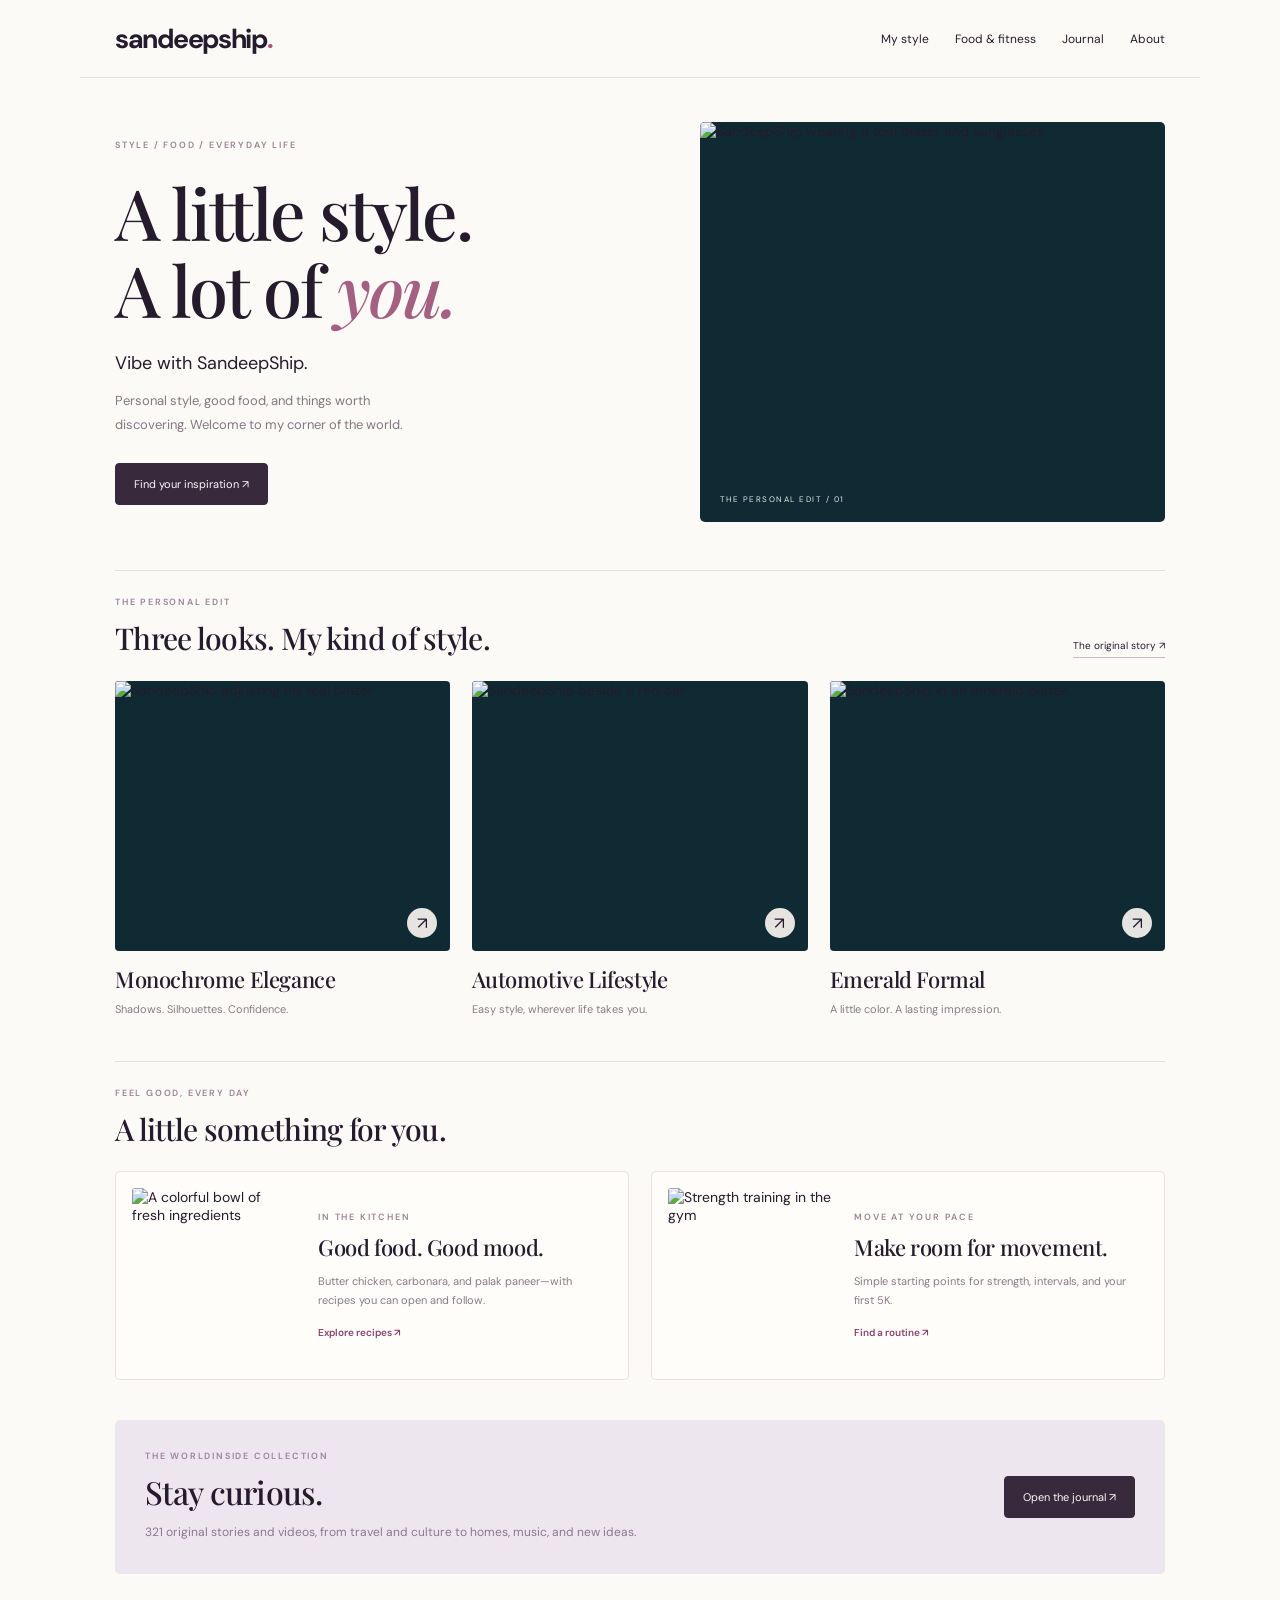
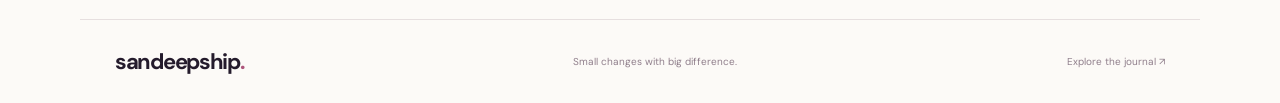
==== index.html @ 903cef6d "Publish compact Sandeepship site with complete journal" ====
<!doctype html><html lang="en"><head><meta charset="utf-8"><meta name="viewport" content="width=device-width,initial-scale=1"><meta name="description" content="Vibe with SandeepShip. Personal style, simple recipes, movement, and a journal of everyday discoveries."><title>Vibe with SandeepShip</title><link href="https://fonts.googleapis.com/css2?family=DM+Sans:wght@400;500;600;700&family=Playfair+Display:ital,wght@0,500;0,600;1,500&display=swap" rel="stylesheet"><link rel="stylesheet" href="compact.css"></head><body><header><a class="brand" href="./">sandeepship<span>.</span></a><nav aria-label="Main navigation"><a href="./#looks">My style</a><a href="./#living">Food & fitness</a><a href="journal.html">Journal</a><a href="article.html?id=about">About</a></nav></header><main class="home"><section class="intro"><div class="intro-copy"><span class="eyebrow">STYLE / FOOD / EVERYDAY LIFE</span><h1>A little style.<br>A lot of <em>you.</em></h1><p>Vibe with SandeepShip.</p><div class="intro-note">Personal style, good food, and things worth discovering. Welcome to my corner of the world.</div><a class="primary" href="#looks">Find your inspiration ↗</a></div><div class="hero-image"><img src="images/vibe-1.jpg" alt="SandeepShip wearing a teal blazer and sunglasses" fetchpriority="high"><span>THE PERSONAL EDIT / 01</span></div></section><section id="looks"><div class="section-head"><div><span class="eyebrow">THE PERSONAL EDIT</span><h2>Three looks. My kind of style.</h2></div><a href="article.html?id=2446367181647052697">The original story ↗</a></div><div class="looks"><button data-photo="1" aria-label="View Monochrome Elegance photo"><div><img src="images/vibe-1.jpg" alt="SandeepShip adjusting his teal blazer" loading="lazy"><span>↗</span></div><h3>Monochrome Elegance</h3><p>Shadows. Silhouettes. Confidence.</p></button><button data-photo="2" aria-label="View Automotive Lifestyle photo"><div><img src="images/vibe-2.jpg" alt="SandeepShip beside a red car" loading="lazy"><span>↗</span></div><h3>Automotive Lifestyle</h3><p>Easy style, wherever life takes you.</p></button><button data-photo="3" aria-label="View Emerald Formal photo"><div><img src="images/vibe-3.jpg" alt="SandeepShip in an emerald blazer" loading="lazy"><span>↗</span></div><h3>Emerald Formal</h3><p>A little color. A lasting impression.</p></button></div></section><section class="living" id="living"><div class="section-head"><div><span class="eyebrow">FEEL GOOD, EVERY DAY</span><h2>A little something for you.</h2></div></div><div class="living-grid"><button class="living-card" data-open="food"><img src="images/food.jpg" alt="A colorful bowl of fresh ingredients" loading="lazy"><div><span class="eyebrow">IN THE KITCHEN</span><h3>Good food. Good mood.</h3><p>Butter chicken, carbonara, and palak paneer—with recipes you can open and follow.</p><span class="read-link">Explore recipes ↗</span></div></button><button class="living-card" data-open="fitness"><img src="images/fitness.jpg" alt="Strength training in the gym" loading="lazy"><div><span class="eyebrow">MOVE AT YOUR PACE</span><h3>Make room for movement.</h3><p>Simple starting points for strength, intervals, and your first 5K.</p><span class="read-link">Find a routine ↗</span></div></button></div></section><section class="journal-note"><div><span class="eyebrow">THE WORLDINSIDE COLLECTION</span><h2>Stay curious.</h2><p>321 original stories and videos, from travel and culture to homes, music, and new ideas.</p></div><a class="primary" href="journal.html">Open the journal ↗</a></section></main><footer><a class="brand" href="./">sandeepship<span>.</span></a><span>Small changes with big difference.</span><a href="journal.html">Explore the journal ↗</a></footer><dialog id="dialog" aria-label="Lifestyle guide"><button class="close" aria-label="Close guide">✕</button><div id="dialog-content"></div></dialog><dialog id="photo-dialog" aria-label="SandeepShip photo gallery"><div class="photo-dialog-bar"><span id="photo-title"></span><button id="photo-close" aria-label="Close photo">✕</button></div><img id="full-photo" src="images/vibe-1.jpg" alt="SandeepShip"><div class="photo-dialog-nav"><button id="photo-prev" aria-label="Previous photo">← Previous</button><span id="photo-count"></span><button id="photo-next" aria-label="Next photo">Next →</button></div></dialog><script src="content.js"></script><script src="home.js"></script><script src="vibe.js"></script></body></html>
---- compact.css ----
:root{--ink:#241b2c;--paper:#fcfaf7;--accent:#8d446d}*{box-sizing:border-box}html{scroll-behavior:smooth;scroll-padding-top:80px}body,body.worldinside{margin:0;background:var(--paper);color:var(--ink);font-family:'DM Sans',Arial,sans-serif;font-size:14px}a{color:inherit;text-decoration:none}button,input,select{font:inherit}button{cursor:pointer;color:inherit}a:focus-visible,button:focus-visible,input:focus-visible,select:focus-visible{outline:3px solid #a66a9b;outline-offset:4px}header,.worldinside header{height:78px;max-width:1120px;margin:auto;padding:0 35px;display:flex;align-items:center;justify-content:space-between;border-bottom:1px solid #e6dfdf;background:var(--paper);position:static;gap:25px}.brand{font-size:27px;letter-spacing:-1.3px;font-weight:700}.brand span{color:#ad557b}nav,.worldinside nav{display:flex;gap:26px;font-size:12px;position:static;background:transparent;padding:0}nav a:hover{color:#ad557b}.home,.archive{max-width:1120px;margin:auto;padding:0 35px}.intro{padding:44px 0 48px;display:grid;grid-template-columns:1.15fr 1fr;gap:50px;align-items:center}.eyebrow{font-size:9px;letter-spacing:1.8px;font-weight:600;color:#9c8297;display:block}h1,h2,h3,p{margin-top:0}h1{font:500 clamp(48px,5.5vw,72px)/1.09 'Playfair Display',Georgia,serif;letter-spacing:-2px;margin:23px 0}h1 em{color:#a46080;font-weight:500}h2{font:500 30px/1.25 'Playfair Display',Georgia,serif;letter-spacing:-.7px;margin:12px 0}h3{font:500 22px/1.3 'Playfair Display',Georgia,serif;letter-spacing:-.4px;margin:14px 0 8px}.intro-copy>p{font-size:18px;margin-bottom:14px}.intro-note{font-size:13px;line-height:1.9;color:#837780;max-width:320px;margin-bottom:25px}.primary,.secondary{display:inline-block;background:#38293d;color:#fff9f4;padding:13px 18px;border:1px solid #38293d;border-radius:4px;font-size:11px}.primary:hover{background:#774a71}.hero-image{height:400px;position:relative;overflow:hidden;border-radius:5px;background:#102a33}.hero-image img{width:100%;height:100%;object-fit:cover;object-position:center 28%}.hero-image>span{position:absolute;bottom:18px;left:20px;font-size:8px;letter-spacing:1.5px;color:#e3e9e9}.section-head{display:flex;align-items:end;justify-content:space-between;gap:20px;margin-bottom:23px}.section-head>a{font-size:10px;border-bottom:1px solid #c9b9c7;padding-bottom:5px;white-space:nowrap}.section-head h2{margin-bottom:0}#looks{padding:25px 0 42px;border-top:1px solid #e6dfdf}.looks{display:grid;grid-template-columns:repeat(3,1fr);gap:22px}.looks>button{padding:0;border:0;background:none;text-align:left}.looks>button>div{height:270px;position:relative;overflow:hidden;border-radius:4px;background:#102a33}.looks img{width:100%;height:100%;object-fit:cover;object-position:center 30%;transition:transform .4s}.looks>button:hover img{transform:scale(1.03)}.looks>button>div>span{position:absolute;right:13px;bottom:13px;background:#fdf9f4e6;border-radius:50%;height:30px;width:30px;display:grid;place-items:center;font-size:17px}.looks p{font-size:11px;line-height:1.6;color:#8b7a88;margin:0}.living{padding:25px 0 40px;border-top:1px solid #e6dfdf}.living-grid{display:grid;grid-template-columns:1fr 1fr;gap:22px}.living-card{display:flex;align-items:center;gap:23px;border:1px solid #e7dfe3;background:#fffdfa;border-radius:5px;text-align:left;padding:16px;transition:box-shadow .3s}.living-card:hover{box-shadow:0 8px 22px #38293d0c}.living-card>img{width:34%;height:175px;object-fit:cover;border-radius:3px}.living-card>div{flex:1}.living-card h3{font-size:22px;margin:10px 0}.living-card p{font-size:11px;line-height:1.8;color:#8a7988}.read-link{font-size:10px;color:#8b446d;font-weight:600}.journal-note{padding:30px;background:#eee6ee;display:flex;align-items:center;justify-content:space-between;gap:35px;border-radius:5px;margin-bottom:45px}.journal-note h2{font-size:32px;margin:10px 0}.journal-note p{font-size:12px;line-height:1.8;color:#897988;max-width:500px;margin:0}.journal-note .primary{white-space:nowrap}footer{max-width:1120px;margin:auto;padding:27px 35px;border-top:1px solid #e6dfdf;display:flex;align-items:center;justify-content:space-between;gap:20px}footer .brand{font-size:22px}footer>span,footer>a:last-child{font-size:10px;color:#8f7e8b}dialog{border:1px solid #d3c4d5;border-radius:6px;background:#fffaf7;color:#2b2031;width:min(700px,94vw);max-height:88vh;padding:35px;overflow:auto}dialog::backdrop{background:#17121cc7;backdrop-filter:blur(5px)}dialog .close{position:absolute;right:14px;top:12px;border:0;background:none;font-size:20px}dialog h2{font-size:31px;margin:15px 0}dialog p,dialog li{font-size:13px;line-height:1.8}dialog details{padding:17px 0;border-top:1px solid #e0d3df}dialog summary{cursor:pointer;font-weight:600}#photo-dialog{background:#101b24;color:#fbf4f7;width:min(800px,94vw);padding:16px}.photo-dialog-bar,.photo-dialog-nav{display:flex;align-items:center;justify-content:space-between;gap:15px;font-size:11px}.photo-dialog-bar{margin-bottom:14px}.photo-dialog-nav{margin-top:14px}#photo-dialog button{background:transparent;border:1px solid #6c5d74;color:white;padding:9px 13px;border-radius:3px;font-size:10px}#photo-close{border:0!important;font-size:18px!important}#full-photo{display:block;max-width:100%;max-height:72vh;height:auto;width:auto;margin:auto}.archive{padding-top:40px;padding-bottom:50px}.archive-title h1{font-size:51px;margin:18px 0}.archive-title>p{color:#8c7989;font-size:13px}.archive-controls{display:flex;gap:12px;margin:28px 0 16px}.archive-controls input,.archive-controls select{padding:12px;border:1px solid #d9ccd9;border-radius:4px;background:#fffdfa;color:#514357;font-size:12px;min-width:0}.archive-controls input{flex:1}.archive #status{font-size:11px;color:#968294}.story-grid{display:grid;grid-template-columns:repeat(3,1fr);gap:23px;margin:25px 0}.story{border:1px solid #e2d7e0;background:#fffdfa;border-radius:4px;overflow:hidden}.story>img,.story-placeholder{width:100%;height:175px;object-fit:cover}.story-placeholder{background:#eadfea;display:grid;place-items:center;letter-spacing:2px;font-size:12px;color:#95729b}.story>div:last-child{padding:18px}.story h2{font-size:21px;line-height:1.4;margin:10px 0 18px}.story time,.story span{font-size:10px;color:#917d8b}.reader-page .topline{display:none}.reader-page .reading{padding-top:35px}.reader-page .reading>h1{font-size:40px!important;color:#38293d!important;letter-spacing:-1px!important}.reader-page header .brand{font-family:'DM Sans',Arial,sans-serif}.reader-page .reading-body{font-size:17px}.reader-page .reading-body h1{font-size:32px}.reader-page .reading-body h2{font-size:27px}.reader-page header nav{display:flex}.reader-page footer{margin-top:20px}@media(max-width:850px){.intro{gap:28px}.hero-image{height:370px}.living-card{display:block}.living-card>img{width:100%;height:150px;margin-bottom:18px}.living-card>div{padding:0 4px}.looks>button>div{height:240px}header,.worldinside header{gap:15px}nav,.worldinside nav{gap:19px;font-size:11px}.story-grid{grid-template-columns:1fr 1fr}}@media(max-width:600px){header,.worldinside header{height:auto;min-height:84px;padding:18px 22px 16px;flex-wrap:wrap;gap:15px}.brand{font-size:26px}nav,.worldinside nav{display:flex!important;gap:20px;position:static!important;font-size:10px;width:100%;justify-content:start}.home,.archive{padding-left:22px;padding-right:22px}.intro{padding:32px 0;grid-template-columns:1fr;gap:25px}.intro-copy h1{font-size:53px;margin:17px 0}.intro-note{max-width:100%;font-size:12px;margin-bottom:20px}.intro-copy>p{font-size:17px}.hero-image{height:330px}.hero-image img{object-position:center 27%}.section-head{align-items:start;gap:16px}.section-head h2{font-size:27px}.section-head>a{font-size:8px;white-space:normal;max-width:85px;margin-top:26px}.eyebrow{font-size:8px}.looks{grid-template-columns:1fr;gap:23px}.looks>button{display:grid;grid-template-columns:115px 1fr;column-gap:20px;align-items:center}.looks>button>div{height:150px;grid-row:1/3}.looks h3{font-size:22px;margin:0;align-self:end}.looks p{font-size:10px;align-self:start;margin-top:10px}.living-grid{grid-template-columns:1fr;gap:15px}.living-card{display:flex;padding:14px;gap:17px}.living-card>img{width:32%;height:165px;margin:0}.living-card h3{font-size:22px}.living-card p{font-size:10px}.journal-note{padding:23px;display:block;margin-bottom:30px}.journal-note .primary{margin-top:19px}.journal-note p{font-size:11px}footer{padding:23px 22px;flex-wrap:wrap}footer>span{display:none}.archive{padding-top:30px}.archive-title h1{font-size:40px}.archive-controls{flex-wrap:wrap;gap:9px}.archive-controls input{flex-basis:100%}.archive-controls select{flex:1}.story-grid{gap:13px}.story>img,.story-placeholder{height:115px}.story>div:last-child{padding:13px}.story h2{font-size:17px}.story time,.story span{font-size:8px}dialog{padding:28px 22px}.reader-page .reading>h1{font-size:31px!important}.reader-page header nav{gap:19px}.reader-page .reading{padding-left:22px;padding-right:22px}.reader-page .reading-body{font-size:16px}}@media(prefers-reduced-motion:reduce){html{scroll-behavior:auto}*{transition:none!important}}
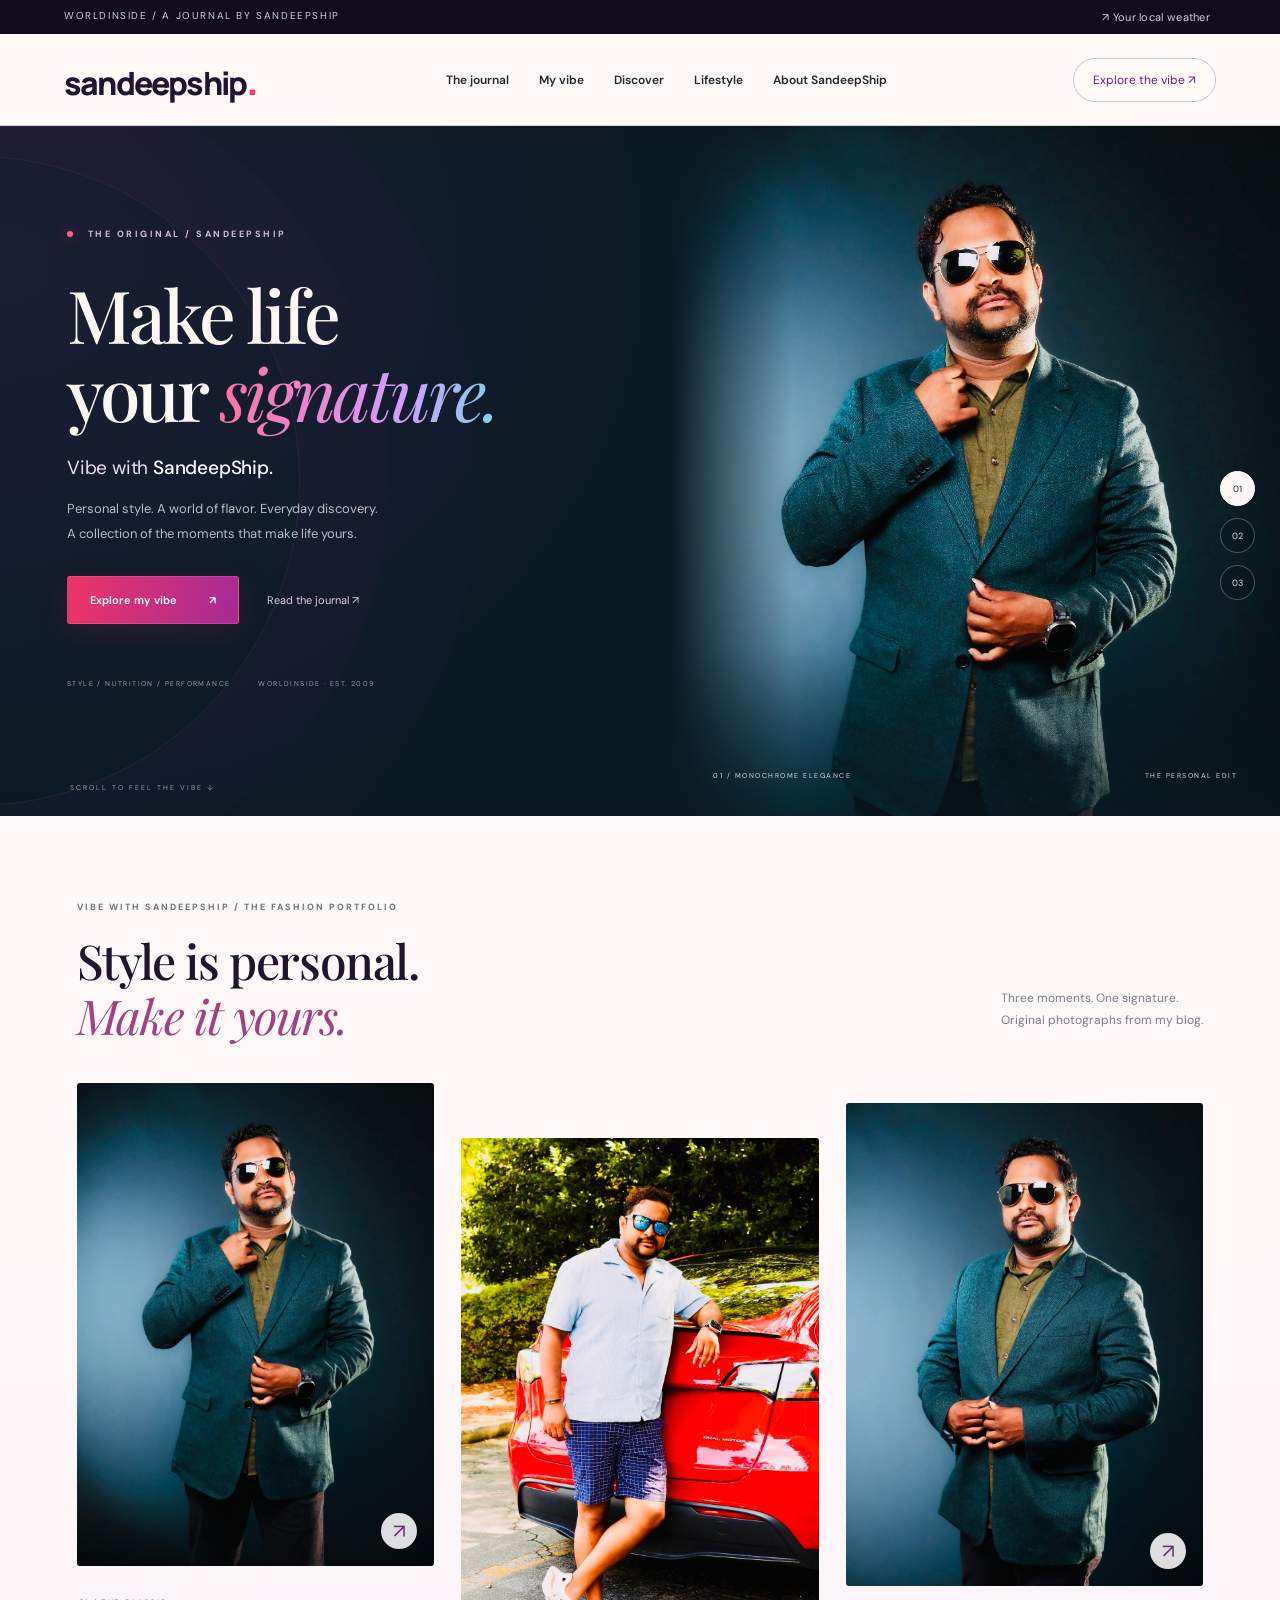
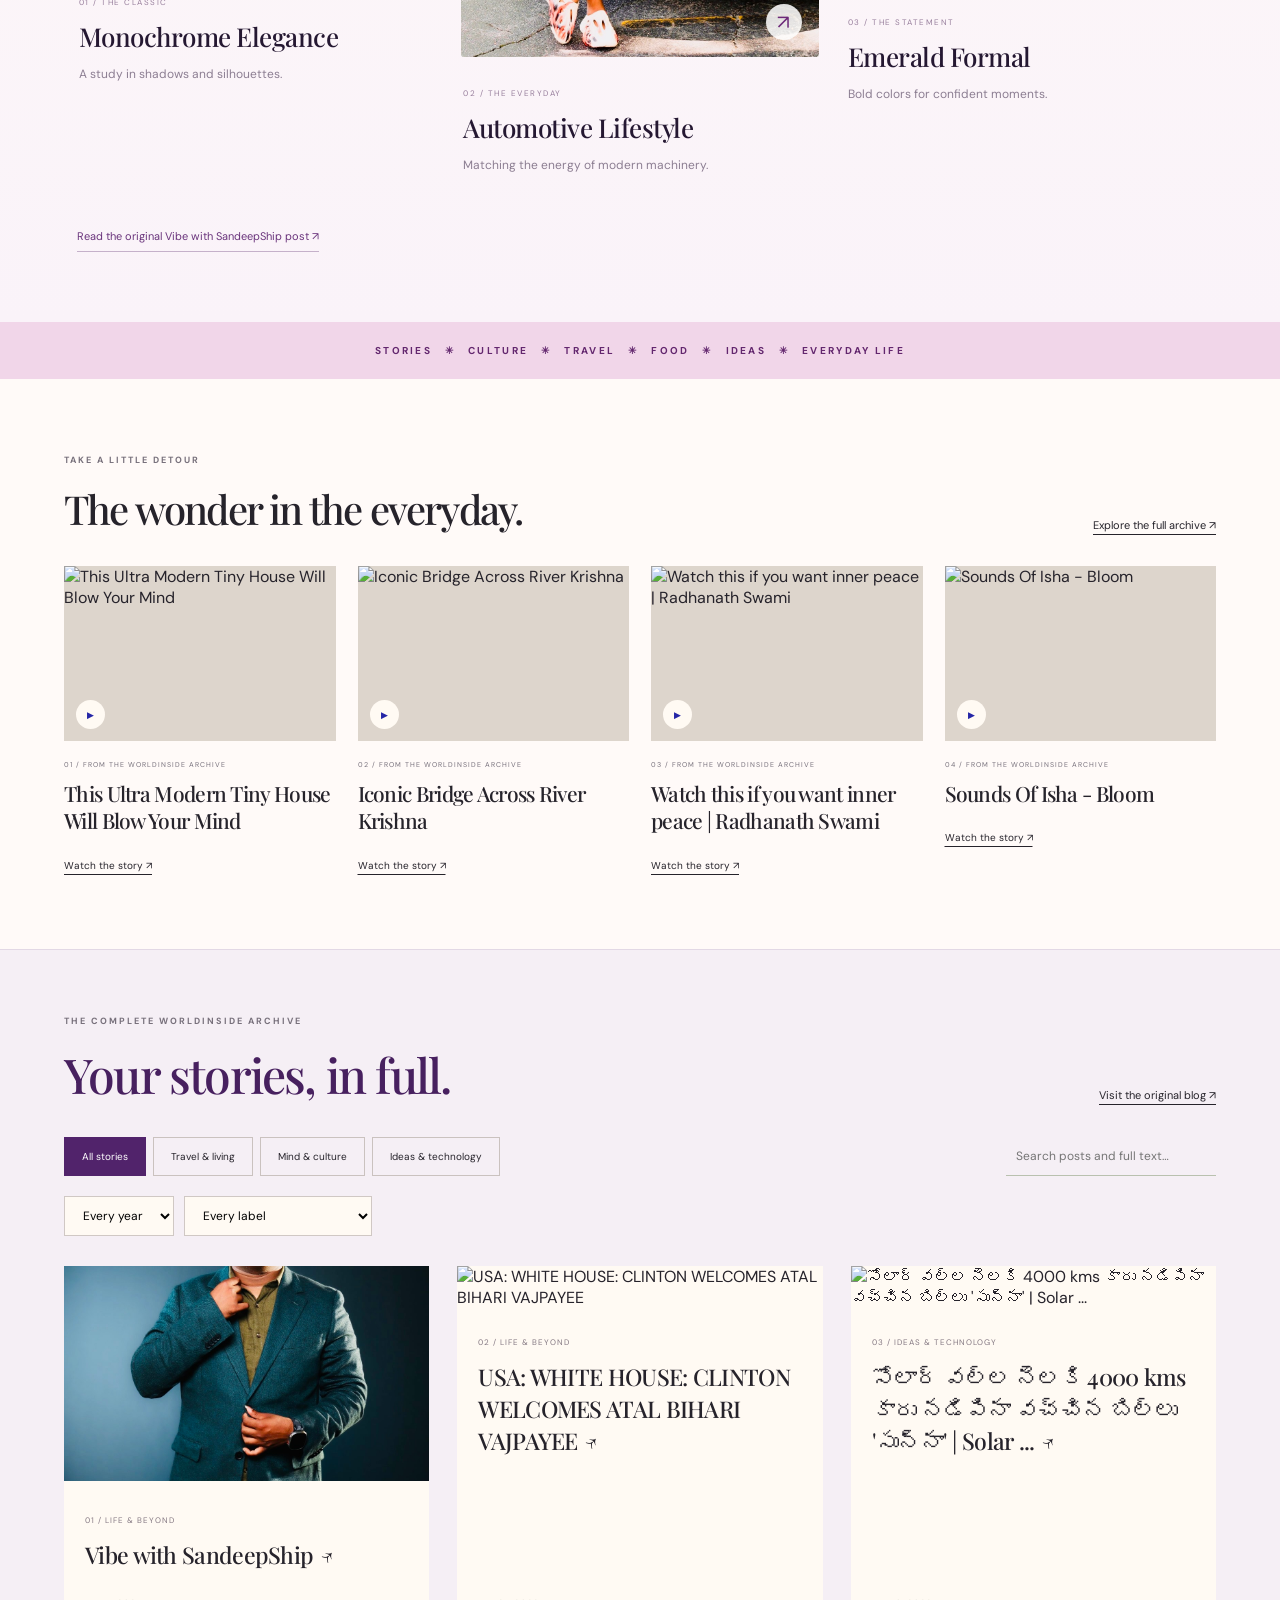
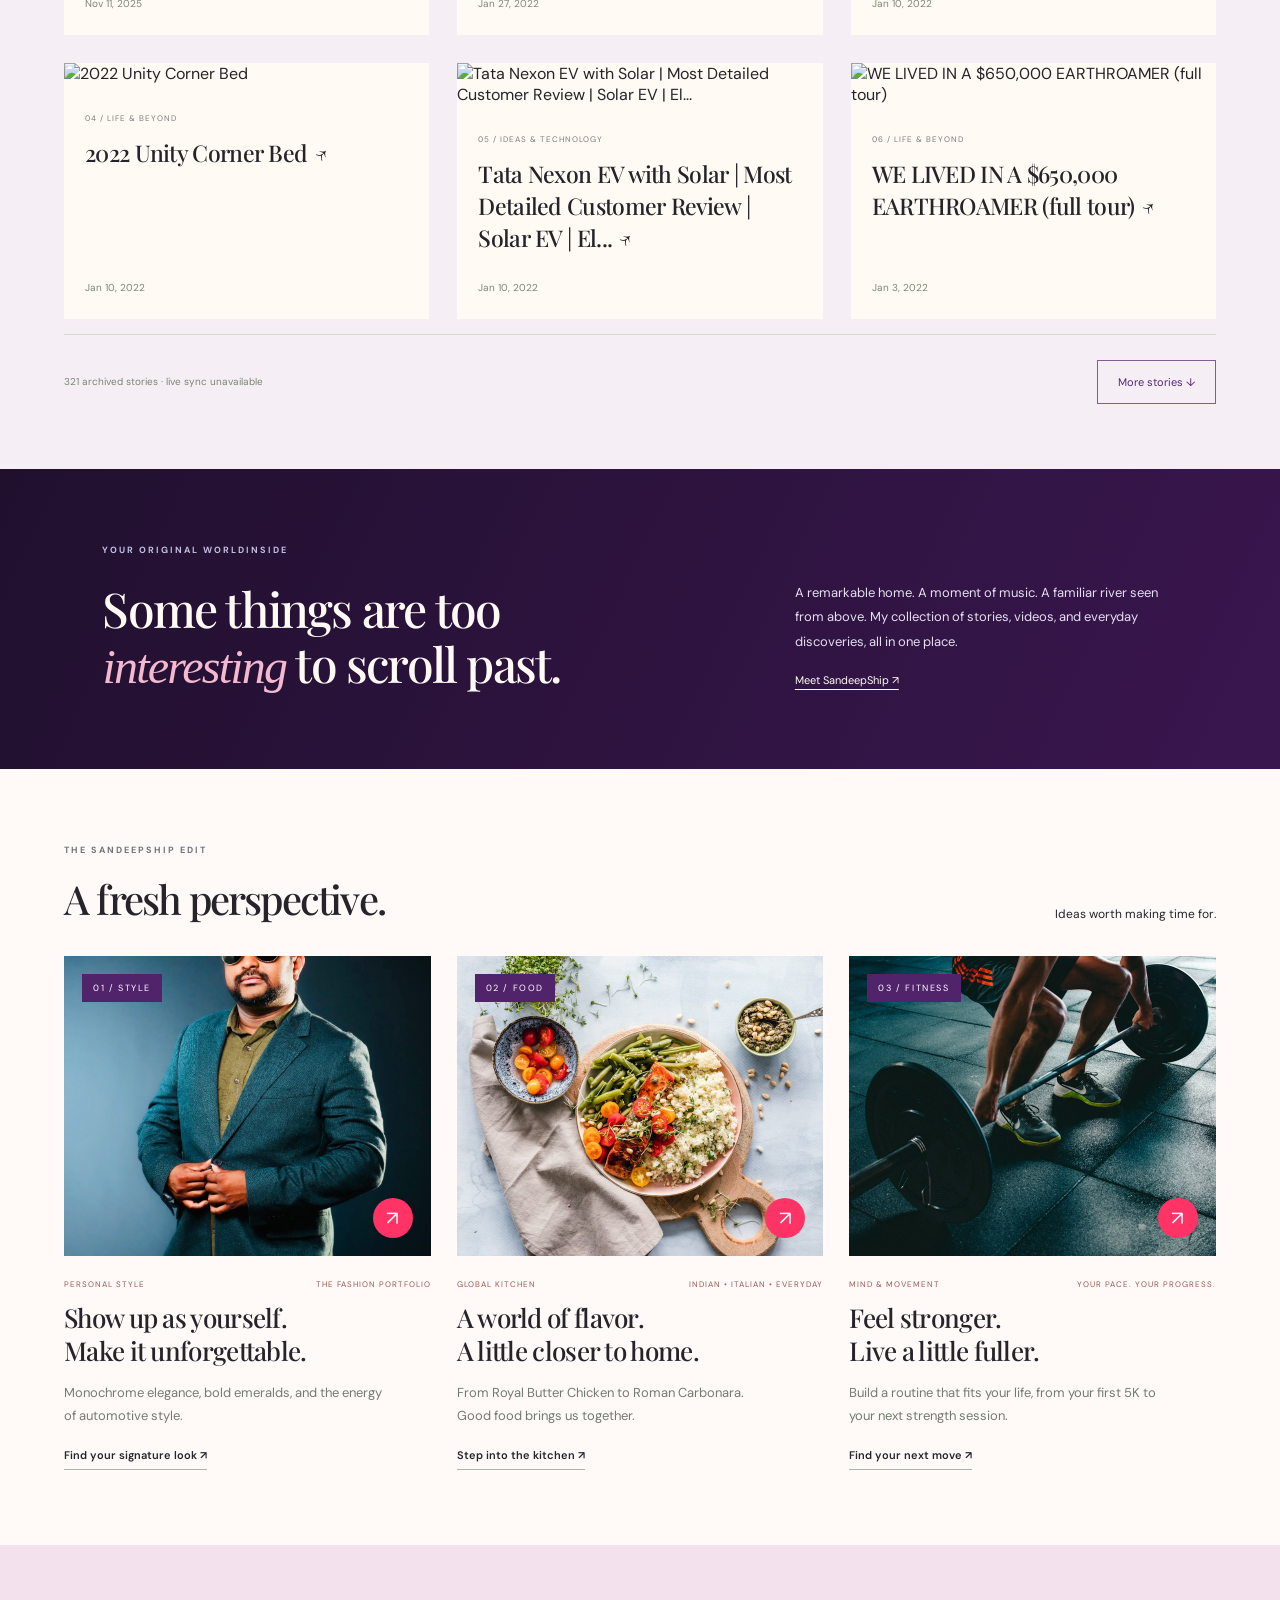
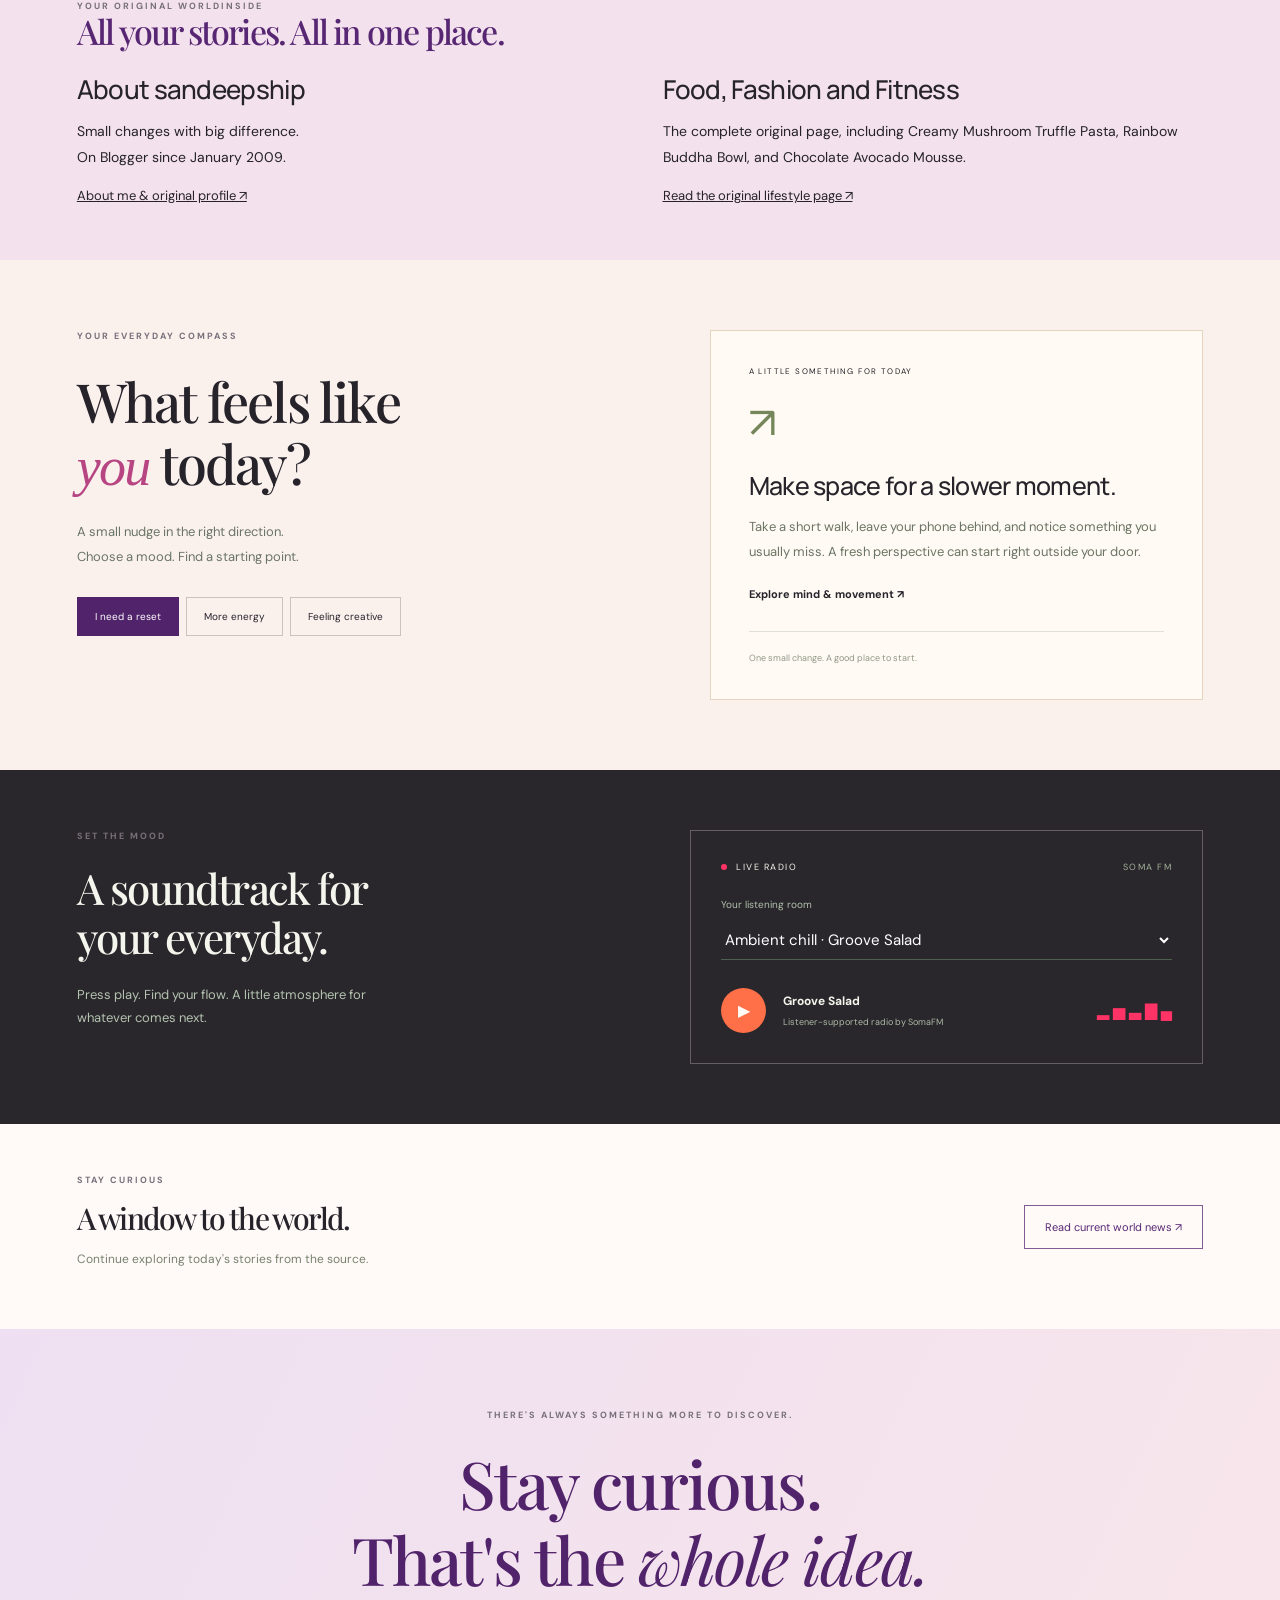
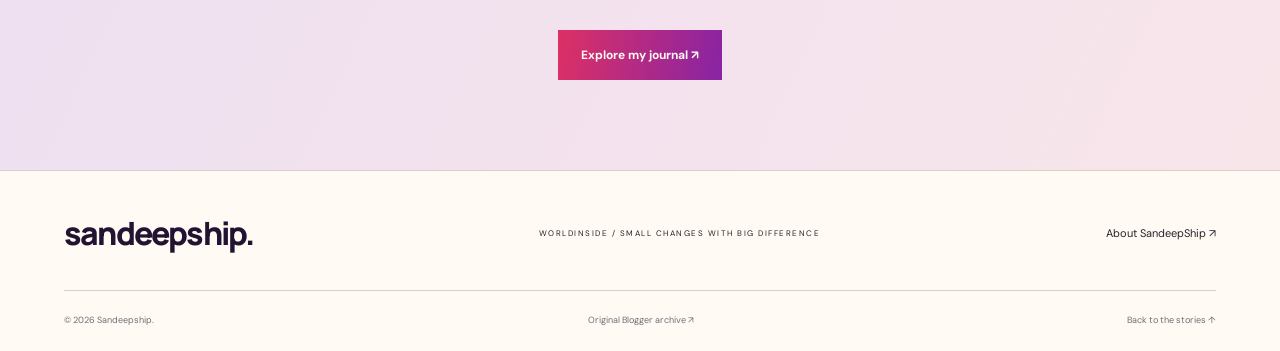
==== commit cefd3b0b: "Restore full Vibe and Discover content from preferred preview" ====
--- a/index.html
+++ b/index.html
@@ -1 +1,6 @@
-<!doctype html><html lang="en"><head><meta charset="utf-8"><meta name="viewport" content="width=device-width,initial-scale=1"><meta name="description" content="Vibe with SandeepShip. Personal style, simple recipes, movement, and a journal of everyday discoveries."><title>Vibe with SandeepShip</title><link href="https://fonts.googleapis.com/css2?family=DM+Sans:wght@400;500;600;700&family=Playfair+Display:ital,wght@0,500;0,600;1,500&display=swap" rel="stylesheet"><link rel="stylesheet" href="compact.css"></head><body><header><a class="brand" href="./">sandeepship<span>.</span></a><nav aria-label="Main navigation"><a href="./#looks">My style</a><a href="./#living">Food & fitness</a><a href="journal.html">Journal</a><a href="article.html?id=about">About</a></nav></header><main class="home"><section class="intro"><div class="intro-copy"><span class="eyebrow">STYLE / FOOD / EVERYDAY LIFE</span><h1>A little style.<br>A lot of <em>you.</em></h1><p>Vibe with SandeepShip.</p><div class="intro-note">Personal style, good food, and things worth discovering. Welcome to my corner of the world.</div><a class="primary" href="#looks">Find your inspiration ↗</a></div><div class="hero-image"><img src="images/vibe-1.jpg" alt="SandeepShip wearing a teal blazer and sunglasses" fetchpriority="high"><span>THE PERSONAL EDIT / 01</span></div></section><section id="looks"><div class="section-head"><div><span class="eyebrow">THE PERSONAL EDIT</span><h2>Three looks. My kind of style.</h2></div><a href="article.html?id=2446367181647052697">The original story ↗</a></div><div class="looks"><button data-photo="1" aria-label="View Monochrome Elegance photo"><div><img src="images/vibe-1.jpg" alt="SandeepShip adjusting his teal blazer" loading="lazy"><span>↗</span></div><h3>Monochrome Elegance</h3><p>Shadows. Silhouettes. Confidence.</p></button><button data-photo="2" aria-label="View Automotive Lifestyle photo"><div><img src="images/vibe-2.jpg" alt="SandeepShip beside a red car" loading="lazy"><span>↗</span></div><h3>Automotive Lifestyle</h3><p>Easy style, wherever life takes you.</p></button><button data-photo="3" aria-label="View Emerald Formal photo"><div><img src="images/vibe-3.jpg" alt="SandeepShip in an emerald blazer" loading="lazy"><span>↗</span></div><h3>Emerald Formal</h3><p>A little color. A lasting impression.</p></button></div></section><section class="living" id="living"><div class="section-head"><div><span class="eyebrow">FEEL GOOD, EVERY DAY</span><h2>A little something for you.</h2></div></div><div class="living-grid"><button class="living-card" data-open="food"><img src="images/food.jpg" alt="A colorful bowl of fresh ingredients" loading="lazy"><div><span class="eyebrow">IN THE KITCHEN</span><h3>Good food. Good mood.</h3><p>Butter chicken, carbonara, and palak paneer—with recipes you can open and follow.</p><span class="read-link">Explore recipes ↗</span></div></button><button class="living-card" data-open="fitness"><img src="images/fitness.jpg" alt="Strength training in the gym" loading="lazy"><div><span class="eyebrow">MOVE AT YOUR PACE</span><h3>Make room for movement.</h3><p>Simple starting points for strength, intervals, and your first 5K.</p><span class="read-link">Find a routine ↗</span></div></button></div></section><section class="journal-note"><div><span class="eyebrow">THE WORLDINSIDE COLLECTION</span><h2>Stay curious.</h2><p>321 original stories and videos, from travel and culture to homes, music, and new ideas.</p></div><a class="primary" href="journal.html">Open the journal ↗</a></section></main><footer><a class="brand" href="./">sandeepship<span>.</span></a><span>Small changes with big difference.</span><a href="journal.html">Explore the journal ↗</a></footer><dialog id="dialog" aria-label="Lifestyle guide"><button class="close" aria-label="Close guide">✕</button><div id="dialog-content"></div></dialog><dialog id="photo-dialog" aria-label="SandeepShip photo gallery"><div class="photo-dialog-bar"><span id="photo-title"></span><button id="photo-close" aria-label="Close photo">✕</button></div><img id="full-photo" src="images/vibe-1.jpg" alt="SandeepShip"><div class="photo-dialog-nav"><button id="photo-prev" aria-label="Previous photo">← Previous</button><span id="photo-count"></span><button id="photo-next" aria-label="Next photo">Next →</button></div></dialog><script src="content.js"></script><script src="home.js"></script><script src="vibe.js"></script></body></html>+<!DOCTYPE html><html lang="en"><head><meta charset="UTF-8"><meta name="viewport" content="width=device-width,initial-scale=1"><meta name="description" content="Small changes. A richer life. Explore Sandeepship's world of style, food, fitness, travel and everyday inspiration."><title>Vibe with SandeepShip — Style, stories & everyday discovery</title><link rel="preconnect" href="https://fonts.googleapis.com"><link href="https://fonts.googleapis.com/css2?family=DM+Sans:wght@400;500;600;700&family=Manrope:wght@400;500;600;700;800&display=swap" rel="stylesheet"><link rel="stylesheet" href="style.css"><link href="https://fonts.googleapis.com/css2?family=Playfair+Display:ital,wght@0,500;0,600;1,500&display=swap" rel="stylesheet"><link rel="stylesheet" href="worldinside.css"><link rel="stylesheet" href="vibe.css"></head><body class="worldinside"><div class="topline"><span>WORLDINSIDE / A JOURNAL BY SANDEEPSHIP</span><button id="weather">↗ Your local weather</button></div><header><a class="logo" href="./">sandeepship<span class="dot">.</span></a><nav aria-label="Main navigation"><a href="#journal">The journal</a><a href="#portfolio">My vibe</a><a href="#discover">Discover</a><a href="#style">Lifestyle</a><a href="article.html?id=about">About SandeepShip</a></nav><a class="pill" href="#portfolio">Explore the vibe ↗</a><button class="mobile" aria-label="Open navigation">☰</button></header><main><section class="vibe-hero" id="vibe"><div class="vibe-orbit" aria-hidden="true"></div><div class="vibe-copy"><div class="eyebrow"><span class="live-dot"></span> THE ORIGINAL / SANDEEPSHIP</div><h1>Make life<br>your <em>signature.</em></h1><p class="vibe-intro">Vibe with <strong>SandeepShip.</strong></p><p class="vibe-description">Personal style. A world of flavor. Everyday discovery.<br>A collection of the moments that make life yours.</p><div class="vibe-actions"><a class="vibe-cta" href="#portfolio">Explore my vibe <span>↗</span></a><a href="#journal">Read the journal ↗</a></div><div class="vibe-mini"><span>STYLE / NUTRITION / PERFORMANCE</span><span>WORLDINSIDE · EST. 2009</span></div></div><div class="vibe-portrait"><img id="hero-portrait" src="images/vibe-1.jpg" alt="SandeepShip wearing a teal blazer and sunglasses"><div class="portrait-caption"><span id="portrait-name">01 / MONOCHROME ELEGANCE</span><span>THE PERSONAL EDIT</span></div><div class="portrait-switch" role="group" aria-label="Choose featured portrait"><button class="selected" data-portrait="1" aria-label="Show Monochrome Elegance" aria-pressed="true">01</button><button data-portrait="2" aria-label="Show Automotive Lifestyle" aria-pressed="false">02</button><button data-portrait="3" aria-label="Show Emerald Formal" aria-pressed="false">03</button></div></div><a class="vibe-scroll" href="#portfolio">SCROLL TO FEEL THE VIBE ↓</a></section><section class="portfolio" id="portfolio"><div class="section-heading"><div><div class="eyebrow">VIBE WITH SANDEEPSHIP / THE FASHION PORTFOLIO</div><h2>Style is personal.<br><em>Make it yours.</em></h2></div><p>Three moments. One signature.<br>Original photographs from my blog.</p></div><div class="portfolio-grid"><button class="portfolio-card" data-photo="1" aria-label="View Monochrome Elegance photo"><div class="portfolio-photo"><img src="images/vibe-1.jpg" alt="SandeepShip in a teal blazer, adjusting his lapel" loading="lazy"><span class="expand-photo">↗</span></div><div class="portfolio-label"><span>01 / THE CLASSIC</span><h3>Monochrome Elegance</h3><p>A study in shadows and silhouettes.</p></div></button><button class="portfolio-card" data-photo="2" aria-label="View Automotive Lifestyle photo"><div class="portfolio-photo"><img src="images/vibe-2.jpg" alt="SandeepShip beside a red car in a relaxed summer outfit" loading="lazy"><span class="expand-photo">↗</span></div><div class="portfolio-label"><span>02 / THE EVERYDAY</span><h3>Automotive Lifestyle</h3><p>Matching the energy of modern machinery.</p></div></button><button class="portfolio-card" data-photo="3" aria-label="View Emerald Formal photo"><div class="portfolio-photo"><img src="images/vibe-3.jpg" alt="SandeepShip in an emerald-toned blazer and sunglasses" loading="lazy"><span class="expand-photo">↗</span></div><div class="portfolio-label"><span>03 / THE STATEMENT</span><h3>Emerald Formal</h3><p>Bold colors for confident moments.</p></div></button></div><a class="portfolio-source" href="article.html?id=2446367181647052697">Read the original Vibe with SandeepShip post ↗</a></section><div class="ticker" aria-hidden="true">STORIES &nbsp; ✳ &nbsp; CULTURE &nbsp; ✳ &nbsp; TRAVEL &nbsp; ✳ &nbsp; FOOD &nbsp; ✳ &nbsp; IDEAS &nbsp; ✳ &nbsp; EVERYDAY LIFE</div><section class="watch-section" id="discover"><div class="section-heading"><div><div class="eyebrow">TAKE A LITTLE DETOUR</div><h2>The wonder in the everyday.</h2></div><a href="#journal">Explore the full archive ↗</a></div><div class="watch-grid"><a class="watch-card" href="article.html?id=1956153301595993813"><div class="watch-photo"><img src="https://img.youtube.com/vi/PFNdIup9kS0/hqdefault.jpg" alt="This Ultra Modern Tiny House Will Blow Your Mind" loading="lazy"><span>▶</span></div><div class="watch-meta">01 / FROM THE WORLDINSIDE ARCHIVE</div><h3>This Ultra Modern Tiny House Will Blow Your Mind</h3><span class="watch-link">Watch the story ↗</span></a><a class="watch-card" href="article.html?id=6877110669280914068"><div class="watch-photo"><img src="https://img.youtube.com/vi/jLS9HU70KYY/hqdefault.jpg" alt="Iconic Bridge Across River Krishna" loading="lazy"><span>▶</span></div><div class="watch-meta">02 / FROM THE WORLDINSIDE ARCHIVE</div><h3>Iconic Bridge Across River Krishna</h3><span class="watch-link">Watch the story ↗</span></a><a class="watch-card" href="article.html?id=3439169102356245470"><div class="watch-photo"><img src="https://img.youtube.com/vi/3tj1v0zfRJs/hqdefault.jpg" alt="Watch this if you want inner peace | Radhanath Swami" loading="lazy"><span>▶</span></div><div class="watch-meta">03 / FROM THE WORLDINSIDE ARCHIVE</div><h3>Watch this if you want inner peace | Radhanath Swami</h3><span class="watch-link">Watch the story ↗</span></a><a class="watch-card" href="article.html?id=4830506917569778034"><div class="watch-photo"><img src="https://img.youtube.com/vi/4ZtihFRxK28/hqdefault.jpg" alt="Sounds Of Isha - Bloom" loading="lazy"><span>▶</span></div><div class="watch-meta">04 / FROM THE WORLDINSIDE ARCHIVE</div><h3>Sounds Of Isha - Bloom</h3><span class="watch-link">Watch the story ↗</span></a></div></section><section class="journal" id="journal"><div class="section-heading"><div><div class="eyebrow">THE COMPLETE WORLDINSIDE ARCHIVE</div><h2>Your stories, in full.</h2></div><a href="https://sandeepship.blogspot.com/" target="_blank" rel="noopener">Visit the original blog ↗</a></div><div class="journal-toolbar"><div class="filters" role="group" aria-label="Filter stories"><button class="active" data-filter="all">All stories</button><button data-filter="travel">Travel & living</button><button data-filter="wellness">Mind & culture</button><button data-filter="tech">Ideas & technology</button></div><input type="search" id="search" placeholder="Search posts and full text…" aria-label="Search the journal"></div><div class="archive-tools"><select id="archive-year" aria-label="Filter by year"><option value="">Every year</option></select><select id="archive-label" aria-label="Filter by original label"><option value="">Every label</option></select></div><div id="posts" class="posts"></div><div class="journal-footer"><span id="feed-status" aria-live="polite">Loading the journal…</span><button class="outline" id="more">More stories ↓</button></div></section>
+<section class="editor-note"><div class="eyebrow">YOUR ORIGINAL WORLDINSIDE</div><h2>Some things are too<br><em>interesting</em> to scroll past.</h2><div><p>A remarkable home. A moment of music. A familiar river seen from above. My collection of stories, videos, and everyday discoveries, all in one place.</p><a href="article.html?id=about">Meet SandeepShip ↗</a></div></section><section class="edit"><div class="section-heading"><div><div class="eyebrow">THE SANDEEPSHIP EDIT</div><h2>A fresh perspective.</h2></div><span>Ideas worth making time for.</span></div><div class="editorial-grid"><article class="feature" id="style"><div class="photo"><img src="images/vibe-3.jpg" alt="SandeepShip’s Emerald Formal look" loading="lazy"><span class="photo-tag">01 / STYLE</span><button class="round" data-open="style" aria-label="Explore personal style">↗</button></div><div class="meta">PERSONAL STYLE <span>THE FASHION PORTFOLIO</span></div><h3>Show up as yourself.<br>Make it unforgettable.</h3><p>Monochrome elegance, bold emeralds, and the energy of automotive style.</p><button class="text-link" data-open="style">Find your signature look ↗</button></article><article class="feature" id="food"><div class="photo"><img src="images/food.jpg" alt="A colorful bowl of fresh ingredients" loading="lazy"><span class="photo-tag">02 / FOOD</span><button class="round" data-open="food" aria-label="Explore recipes">↗</button></div><div class="meta">GLOBAL KITCHEN <span>INDIAN • ITALIAN • EVERYDAY</span></div><h3>A world of flavor.<br>A little closer to home.</h3><p>From Royal Butter Chicken to Roman Carbonara. Good food brings us together.</p><button class="text-link" data-open="food">Step into the kitchen ↗</button></article><article class="feature" id="fitness"><div class="photo"><img src="images/fitness.jpg" alt="Strength training in a gym" loading="lazy"><span class="photo-tag">03 / FITNESS</span><button class="round" data-open="fitness" aria-label="Explore workout plans">↗</button></div><div class="meta">MIND & MOVEMENT <span>YOUR PACE. YOUR PROGRESS.</span></div><h3>Feel stronger.<br>Live a little fuller.</h3><p>Build a routine that fits your life, from your first 5K to your next strength session.</p><button class="text-link" data-open="fitness">Find your next move ↗</button></article></div></section>
+<section class="blog-details"><div class="eyebrow">YOUR ORIGINAL WORLDINSIDE</div><h2>All your stories. All in one place.</h2><div class="blog-detail-grid"><div><h3>About sandeepship</h3><p>Small changes with big difference.<br>On Blogger since January 2009.</p><a href="article.html?id=about">About me & original profile ↗</a></div><div><h3>Food, Fashion and Fitness</h3><p>The complete original page, including Creamy Mushroom Truffle Pasta, Rainbow Buddha Bowl, and Chocolate Avocado Mousse.</p><a href="article.html?id=page-8580572232613136229">Read the original lifestyle page ↗</a></div></div></section><section class="compass" id="compass"><div><div class="eyebrow">YOUR EVERYDAY COMPASS</div><h2>What feels like<br><em>you</em> today?</h2><p>A small nudge in the right direction.<br>Choose a mood. Find a starting point.</p><div class="moods"><button class="active" data-mood="reset">I need a reset</button><button data-mood="energy">More energy</button><button data-mood="creative">Feeling creative</button></div></div><div class="compass-card"><span class="tiny">A LITTLE SOMETHING FOR TODAY</span><div class="compass-icon">↗</div><h3 id="mood-title">Make space for a slower moment.</h3><p id="mood-copy">Take a short walk, leave your phone behind, and notice something you usually miss. A fresh perspective can start right outside your door.</p><a id="mood-link" href="#fitness">Explore mind & movement ↗</a><span class="note">One small change. A good place to start.</span></div></section>
+<section class="daily"><div><div class="eyebrow">SET THE MOOD</div><h2>A soundtrack for<br>your everyday.</h2><p>Press play. Find your flow. A little atmosphere for whatever comes next.</p></div><div class="radio"><div class="onair"><i></i> LIVE RADIO <span>SOMA FM</span></div><label for="station">Your listening room</label><select id="station"><option value="groovesalad">Ambient chill · Groove Salad</option><option value="dronezone">Deep space · Drone Zone</option><option value="secretagent">Lounge · Secret Agent</option><option value="defcon">Cyberpunk · DEF CON</option><option value="lush">Lush · Vocal electronica</option></select><div class="player"><button id="play" aria-label="Play radio">▶</button><div><strong id="station-name">Groove Salad</strong><span id="radio-status" aria-live="polite">Listener-supported radio by SomaFM</span></div><div class="bars">▂ ▅ ▃ ▇ ▄</div></div><audio id="audio" preload="none"></audio></div></section>
+<section class="world"><div><div class="eyebrow">STAY CURIOUS</div><h2>A window to the world.</h2><p>Continue exploring today's stories from the source.</p></div><a class="outline" href="https://news.google.com/" target="_blank" rel="noopener">Read current world news ↗</a></section>
+<section class="closing"><span class="eyebrow">THERE'S ALWAYS SOMETHING MORE TO DISCOVER.</span><h2>Stay curious.<br>That's the <em>whole idea.</em></h2><a href="#journal" class="lime-button">Explore my journal ↗</a></section></main><footer><div class="footer-top"><a class="logo" href="./">sandeepship.</a><span>WORLDINSIDE / SMALL CHANGES WITH BIG DIFFERENCE</span><a href="article.html?id=about">About SandeepShip ↗</a></div><div class="footer-bottom"><span>© <span id="year"></span> Sandeepship.</span><a href="https://sandeepship.blogspot.com/" target="_blank" rel="noopener">Original Blogger archive ↗</a><a href="#journal">Back to the stories ↑</a></div></footer><dialog id="dialog"><button class="close" aria-label="Close dialog">✕</button><div id="dialog-content"></div></dialog><dialog id="photo-dialog" aria-label="SandeepShip photo gallery"><div class="photo-dialog-bar"><span id="photo-title">Monochrome Elegance</span><button id="photo-close" aria-label="Close photo">✕</button></div><img id="full-photo" src="images/vibe-1.jpg" alt="Monochrome Elegance"><div class="photo-dialog-nav"><button id="photo-prev" aria-label="Previous photo">← Previous</button><span id="photo-count">01 / 03</span><button id="photo-next" aria-label="Next photo">Next →</button></div></dialog><script src="app.js"></script><script src="vibe.js"></script></body></html>
--- a/style.css
+++ b/style.css
@@ -0,0 +1,2 @@
+:root{--ink:#1f2c25;--paper:#f6f5ef;--lime:#d4ee91;--muted:#778077}*{box-sizing:border-box}html{scroll-behavior:smooth;scroll-padding-top:100px}body{margin:0;background:var(--paper);color:var(--ink);font-family:'DM Sans',sans-serif}button,input,select{font:inherit}a{color:inherit;text-decoration:none}button,a{ -webkit-tap-highlight-color:transparent}button{cursor:pointer;color:inherit}button:focus-visible,a:focus-visible{outline:3px solid #7da338;outline-offset:5px}.topline{background:var(--ink);color:#e5eadf;padding:9px 5%;display:flex;justify-content:space-between;font-size:10px;letter-spacing:1.6px}.topline button{border:0;background:none;color:inherit;font-size:11px;letter-spacing:.3px}header{height:98px;display:flex;align-items:center;justify-content:space-between;padding:0 5%;gap:30px}.logo{font:800 32px Manrope,sans-serif;letter-spacing:-1.8px}.logo span{font-size:12px;vertical-align:top;display:inline-block;margin:6px 0 0 3px;letter-spacing:0}nav{display:flex;gap:30px;font-size:13px}nav a:hover{color:#7b913e}.pill{border:1px solid #cbd0c5;border-radius:30px;padding:13px 19px;font-size:12px}.pill span{margin-left:26px}.mobile{display:none}.hero{margin:0 22px;height:660px;min-height:580px;position:relative;border-radius:8px;overflow:hidden;color:white;background:#203b2d}.hero>img{width:100%;height:100%;object-fit:cover;object-position:center 53%}.shade{position:absolute;inset:0;background:linear-gradient(90deg,rgba(9,30,22,.86),rgba(10,30,23,.3) 68%),linear-gradient(0deg,rgba(0,0,0,.35),transparent 30%)}.hero-content{position:absolute;top:88px;left:6%}.eyebrow{font-size:10px;font-weight:700;letter-spacing:2px;display:block}.eyebrow i,.onair i{display:inline-block;width:6px;height:6px;border-radius:50%;background:var(--lime);margin-right:9px}h1,h2,h3,p{margin-top:0}h1{font:500 clamp(58px,6.7vw,96px)/1.04 Manrope,sans-serif;letter-spacing:-5px;margin:26px 0}em{font-family:Georgia,serif;font-weight:400}h1 em{color:var(--lime)}.hero p{font-size:15px;line-height:1.8;color:#e1e7dd;margin-bottom:30px}.lime-button{display:inline-flex;gap:40px;background:var(--lime);color:var(--ink);padding:17px 23px;border-radius:3px;font-size:12px;font-weight:700}.hero-bottom{position:absolute;bottom:31px;left:6%;right:5%;display:flex;justify-content:space-between;font-size:9px;letter-spacing:1.6px}.vertical{position:absolute;right:27px;top:40%;writing-mode:vertical-rl;font-size:9px;letter-spacing:2px}.intro,.edit,.journal,.world{padding:90px 7%}.intro-row{display:flex;justify-content:space-between;gap:70px;align-items:end;margin-top:24px}h2{font:500 42px/1.15 Manrope,sans-serif;letter-spacing:-1.8px;margin-bottom:22px}.intro h2 span{color:#899280}.intro-row p{max-width:345px;font-size:14px;line-height:1.9;color:#6e776d;margin-bottom:22px}.categories{border-top:1px solid #d4d8cc;margin-top:34px;display:grid;grid-template-columns:repeat(4,1fr)}.categories a{padding:24px 17px 0 0;font-size:12px}.categories a span{float:right;margin-right:18px}.edit{padding-top:16px}.section-heading{display:flex;align-items:end;justify-content:space-between;margin-bottom:34px;gap:20px}.section-heading .eyebrow{margin-bottom:20px}.section-heading h2{margin-bottom:0}.section-heading>span,.section-heading>a{font-size:12px}.editorial-grid{display:grid;grid-template-columns:repeat(3,1fr);gap:26px}.photo{height:330px;position:relative;overflow:hidden;border-radius:4px;background:#d8dcd0}.photo img{height:100%;width:100%;object-fit:cover;transition:transform .5s}.feature:hover .photo img{transform:scale(1.035)}.photo-tag{position:absolute;top:18px;left:18px;color:white;font-size:9px;letter-spacing:1.6px;background:#20302688;padding:8px 11px;border-radius:30px}.round{position:absolute;bottom:18px;right:18px;border:0;background:var(--paper);width:40px;height:40px;border-radius:50%;font-size:20px}.meta{font-size:8px;letter-spacing:1px;display:flex;justify-content:space-between;margin:23px 0 13px;color:#687561;gap:8px}h3{font:500 26px/1.25 Manrope,sans-serif;letter-spacing:-.7px;margin-bottom:14px}.feature p{font-size:13px;line-height:1.8;color:#747b70;max-width:320px}.text-link{border:0;border-bottom:1px solid #acb3a4;background:none;font-size:11px;font-weight:600;padding:7px 0}.compass{background:#e8ebdf;margin:0 22px;padding:70px 6%;border-radius:5px;display:grid;grid-template-columns:1.1fr 1fr;gap:90px}.compass .eyebrow{margin-bottom:28px}.compass h2{font-size:54px}.compass h2 em{color:#697e4b}.compass p{font-size:13px;line-height:1.9;color:#6b7565}.moods{display:flex;gap:7px;flex-wrap:wrap;margin-top:28px}.moods button,.filters button{background:none;border:1px solid #c8cebd;border-radius:30px;font-size:11px;padding:11px 15px}.moods button.active,.filters button.active{background:var(--ink);color:white;border-color:var(--ink)}.compass-card{background:var(--paper);padding:35px 38px;border-radius:4px;position:relative;display:flex;flex-direction:column;justify-content:center}.tiny{font-size:8px;letter-spacing:1.4px}.compass-icon{font-size:44px;color:#74865a;margin:18px 0}.compass-card h3{font-size:25px}.compass-card a{font-size:11px;font-weight:700;margin-top:10px}.note{display:block;font-size:9px;color:#919787;border-top:1px solid #dfe1d6;margin-top:30px;padding-top:20px}.journal-toolbar{display:flex;justify-content:space-between;gap:15px;margin:35px 0}.filters{display:flex;gap:7px;flex-wrap:wrap}.journal-toolbar input{background:transparent;border:0;border-bottom:1px solid #b9c1af;padding:10px;font-size:12px;width:210px}.posts{display:grid;grid-template-columns:repeat(3,1fr);gap:25px}.post{border-top:1px solid #ced3c5;padding:23px 0;display:flex;flex-direction:column;align-items:start}.post .number{font-size:10px;color:#89967c;margin-bottom:26px;letter-spacing:1px}.post h3{font-size:21px;line-height:1.4}.post a:hover{text-decoration:underline}.post time{font-size:10px;color:#7d8777;margin-top:auto;padding-top:12px}.journal-footer{border-top:1px solid #d4d8cc;display:flex;justify-content:space-between;align-items:center;padding-top:25px;margin-top:15px;font-size:10px;color:#7a8373}.outline{background:transparent;border:1px solid #aeb8a4;border-radius:3px;padding:14px 20px;font-size:11px}.daily{background:#22382b;color:#f4f6ed;display:grid;grid-template-columns:1fr 1fr;gap:100px;padding:70px 7%}.daily h2{margin:22px 0}.daily p{font-size:13px;line-height:1.8;max-width:310px;color:#b4c2b0}.radio{align-self:center;border:1px solid #4d6050;border-radius:5px;padding:30px}.onair{font-size:9px;letter-spacing:1.5px;display:flex;align-items:center;margin-bottom:25px}.onair span{margin-left:auto;color:#a3b298}.radio label{display:block;font-size:10px;color:#b2c1ac;margin-bottom:10px}.radio select{background:#22382b;color:#fff;border:0;border-bottom:1px solid #4d6050;padding:8px 0;width:100%;font-size:15px}.player{display:flex;gap:17px;align-items:center;margin-top:28px}.player button{background:var(--lime);border:0;width:45px;height:45px;border-radius:50%}.player strong{font-size:12px;display:block}.player span{display:block;font-size:9px;color:#acbaa5;margin-top:7px}.bars{margin-left:auto;color:var(--lime);white-space:nowrap}.world{display:flex;justify-content:space-between;align-items:center;padding-top:60px;padding-bottom:60px}.world h2{font-size:30px;margin:15px 0}.world p{font-size:12px;color:#78816e}.closing{text-align:center;border-top:1px solid #d5d9cc;padding:80px 20px 90px}.closing h2{font-size:68px;margin:25px 0 32px}.closing h2 em{color:#7d8c68}footer{border-top:1px solid #d3d8cb;padding:40px 5% 25px}.footer-top,.footer-bottom{display:flex;align-items:center;justify-content:space-between;gap:20px}.footer-top>span,.footer-top>a:last-child{font-size:11px}.footer-bottom{border-top:1px solid #d3d8cb;margin-top:35px;padding-top:23px;font-size:9px;color:#7b8472}.footer-bottom button{background:none;border:0;font-size:10px;color:inherit}dialog{width:min(720px,92vw);border:0;border-radius:10px;background:var(--paper);color:var(--ink);padding:45px;max-height:85vh}dialog::backdrop{background:#102017b8;backdrop-filter:blur(4px)}dialog h2{font-size:32px;margin-top:15px}dialog p,dialog li{font-size:14px;line-height:1.8}dialog details{padding:18px 0;border-top:1px solid #d0d8c5}dialog summary{cursor:pointer;font-weight:600}dialog a{text-decoration:underline}.close{position:absolute;right:16px;top:13px;background:none;border:0;font-size:21px}@media(min-width:1600px){main,header,footer{max-width:1600px;margin-left:auto;margin-right:auto}}@media(max-width:900px){header{height:80px}nav{gap:17px}header>.pill{display:none}.hero{height:620px}.hero-content{top:100px}h1{letter-spacing:-3px}.intro-row{gap:25px}.intro-row h2{font-size:34px}.intro-row p{max-width:270px}.photo{height:270px}.editorial-grid{gap:16px}.meta span{display:none}h3{font-size:23px}.compass{gap:35px;padding:55px 5%}.daily{gap:40px}.compass h2{font-size:45px}.journal-toolbar{flex-direction:column}.journal-toolbar input{width:100%}.footer-top>span{display:none}}@media(max-width:600px){.topline{font-size:8px;letter-spacing:1px}.topline button{font-size:9px}.logo{font-size:27px}.mobile{display:block;background:none;border:0;font-size:23px}nav{display:none;position:absolute;top:111px;left:0;right:0;background:var(--paper);z-index:10;padding:25px;flex-wrap:wrap;justify-content:center}nav.open{display:flex}.hero{margin:0 10px;height:580px;min-height:0}.hero-content{left:7%;top:80px;right:7%}h1{font-size:59px}.hero p{font-size:13px}.hero-bottom{font-size:7px;bottom:24px;left:7%}.hero-bottom>a{display:none}.vertical{display:none}.intro,.edit,.journal,.world{padding:55px 6%}.intro-row{display:block;margin-top:23px}.intro-row h2{font-size:31px;letter-spacing:-1px}.intro-row p{max-width:100%}.categories{grid-template-columns:1fr 1fr;gap:10px}.categories a{font-size:10px;padding-top:20px}.categories a span{margin-right:3px}.section-heading h2{font-size:32px}.section-heading>span{display:none}.section-heading>a{font-size:10px;max-width:100px}.editorial-grid{grid-template-columns:1fr;gap:35px}.photo{height:370px}.feature h3{font-size:28px}.meta span{display:block}.feature p{max-width:100%}.compass{margin:0 10px;grid-template-columns:1fr;padding:45px 7%;gap:28px}.compass h2{font-size:44px}.compass-card{padding:28px}.posts{grid-template-columns:1fr 1fr;gap:20px}.post h3{font-size:16px}.post .number{margin-bottom:16px}.filters button{font-size:10px;padding:9px 12px}.daily{grid-template-columns:1fr;padding:50px 6%;gap:20px}.daily h2{font-size:34px}.radio{padding:23px}.world{display:block}.world h2{font-size:27px}.world .outline{display:inline-block;margin-top:12px}.closing{padding:60px 20px}.closing h2{font-size:51px}.footer-top,.footer-bottom{flex-wrap:wrap}.footer-top>a:last-child{font-size:10px}.footer-bottom{line-height:1.8}.footer-bottom>span:nth-child(2){display:none}dialog{padding:35px 23px}.journal-footer{gap:15px}.journal-footer span{max-width:190px;line-height:1.6}}@media(prefers-reduced-motion:reduce){html{scroll-behavior:auto}*{transition:none!important}}
+.archive-tools{display:flex;gap:10px;margin:-15px 0 30px;flex-wrap:wrap}.archive-tools select{padding:10px 14px;border:1px solid #c8cebd;border-radius:4px;background:var(--paper);font-size:12px}.blog-details{padding:55px 7%;background:#e8ebdf}.blog-details h2{font-size:34px}.blog-detail-grid{display:grid;grid-template-columns:1fr 1fr;gap:45px}.blog-details p{font-size:14px;line-height:1.8}.blog-details a{font-size:13px;text-decoration:underline}.blog-details ul{padding-left:18px;line-height:2}.post-image{height:170px;width:100%;object-fit:cover;margin-bottom:20px;border-radius:3px}@media(max-width:600px){.blog-detail-grid{grid-template-columns:1fr;gap:25px}}
--- a/worldinside.css
+++ b/worldinside.css
@@ -0,0 +1 @@
+:root{--ink:#2526a7;--paper:#fffaf3;--lime:#ff7048}.worldinside{background:var(--paper);color:#26232b}.worldinside .topline{background:#2526a7;color:#fffaf3}.worldinside header{height:105px;border-bottom:1px solid #d8d0c9}.worldinside .logo{font-size:36px;color:#2526a7}.worldinside .logo .dot{color:#ff7048;vertical-align:baseline;font-size:40px;margin:0}.worldinside nav{font-size:12px;font-weight:600}.worldinside .pill{border-radius:0;color:#2526a7;border-color:#2526a7}.worldinside h2,.worldinside .feature h3{font-family:'Playfair Display',Georgia,serif;font-weight:500}.magazine-hero{padding:30px 5% 45px;max-width:1600px;margin:auto}.hero-note{display:flex;justify-content:space-between;font-size:9px;letter-spacing:1.5px;color:#79717b}.magazine-hero h1{font:600 clamp(60px,7.7vw,118px)/1.03 'Playfair Display',Georgia,serif;letter-spacing:-5px;color:#2526a7;position:relative;max-width:1100px;margin:38px 0 25px}.magazine-hero h1 em{font-family:'Playfair Display',Georgia,serif;color:#f26a45}.asterisk{position:absolute;right:8%;bottom:0;font:400 145px/1 Georgia;color:#f26a45;transform:rotate(12deg)}.hero-description{display:flex;align-items:center;justify-content:space-between;gap:30px;margin-bottom:38px}.hero-description>span{font-size:9px;line-height:1.8;color:#78717c;min-width:130px;letter-spacing:1px}.hero-description p{font-size:14px;line-height:1.8;color:#6a646d;margin:0 auto 0 9%}.hero-description>a{width:49px;height:49px;border:1px solid #2526a7;color:#2526a7;border-radius:50%;display:grid;place-items:center;font-size:23px}.cover-grid{display:grid;grid-template-columns:1.65fr 1fr;gap:21px}.cover-story{height:490px;position:relative;display:block;color:white;background:#171a40;overflow:hidden}.cover-story>img{width:100%;height:100%;object-fit:cover}.cover-gradient{position:absolute;inset:0;background:linear-gradient(0deg,#0a101ae6,transparent 75%)}.story-category{position:absolute;top:24px;left:25px;background:#fffaf3;color:#29283f;font-size:9px;letter-spacing:1.5px;padding:11px 14px}.cover-title{position:absolute;bottom:59px;left:30px;right:30px;display:flex;align-items:end;justify-content:space-between}.cover-title h2{font:500 55px/1.08 'Playfair Display',Georgia,serif;letter-spacing:-1.6px;color:white;margin:0}.cover-title>span{width:52px;height:52px;border:1px solid #fff;border-radius:50%;display:grid;place-items:center;font-size:16px}.cover-story>small{position:absolute;bottom:25px;left:30px;font-size:8px;letter-spacing:1.5px}.side-covers{display:grid;grid-template-rows:1fr 1fr;gap:21px}.culture-cover{position:relative;overflow:hidden;display:flex;flex-direction:column;justify-content:end;padding:25px;color:white;background:#547984}.culture-cover img{position:absolute;inset:0;width:100%;height:100%;object-fit:cover}.culture-cover:after{content:'';position:absolute;inset:0;background:linear-gradient(0deg,#162538bd,transparent)}.culture-cover>span,.culture-cover h3{position:relative;z-index:1}.culture-cover>span{font-size:8px;letter-spacing:1.4px;margin-bottom:12px}.culture-cover h3{font:500 30px/1.15 'Playfair Display',Georgia,serif;margin:0}.letter-cover{background:#f0b9cd;padding:25px;color:#2526a7}.letter-cover>span{font-size:8px;letter-spacing:1.5px}.letter-cover h3{font:500 31px/1.1 'Playfair Display',Georgia,serif;margin:15px 0 10px}.letter-cover p{font-size:11px;line-height:1.7;max-width:260px;margin:0 0 15px}.letter-cover>div{font:italic 17px Georgia}.letter-cover>div span{float:right}.ticker{background:#ff7048;color:#2526a7;padding:22px 0;text-align:center;font-size:12px;letter-spacing:2px;font-weight:700;overflow:hidden;white-space:nowrap}.watch-section{padding:75px 5%;max-width:1600px;margin:auto}.worldinside .eyebrow{color:#77707b;font-size:9px}.worldinside .section-heading h2{font-size:40px}.worldinside .section-heading>a{font-size:11px;text-decoration:underline;text-underline-offset:5px}.watch-grid{display:grid;grid-template-columns:repeat(4,1fr);gap:22px}.watch-photo{height:175px;position:relative;background:#ddd5cc;overflow:hidden}.watch-photo img{width:100%;height:100%;object-fit:cover;transition:transform .4s}.watch-card:hover img{transform:scale(1.04)}.watch-photo>span{position:absolute;bottom:12px;left:12px;background:#fffaf3;width:29px;height:29px;border-radius:50%;display:grid;place-items:center;font-size:9px;color:#2526a7}.watch-meta{font-size:7px;letter-spacing:1px;color:#77717c;margin:19px 0 11px}.watch-card h3{font:500 21px/1.3 'Playfair Display',Georgia,serif;margin:0 0 18px}.watch-link{font-size:10px;text-decoration:underline;text-underline-offset:5px}.worldinside .journal{padding:65px 5%;background:#f0ede9;border-top:1px solid #d8d1c9}.worldinside .journal h2{font-size:48px;color:#2526a7}.worldinside .filters button,.worldinside .moods button{border-color:#cac2bf;border-radius:0;font-size:10px;padding:12px 17px}.worldinside .filters button.active,.worldinside .moods button.active{background:#2526a7;border-color:#2526a7}.worldinside .archive-tools select{border-radius:0;background:#fffaf3;border-color:#d0c8c4}.worldinside .posts{gap:28px}.worldinside .post{border:0;background:#fffaf3;padding:0 0 25px}.post-image-link{display:block;width:100%}.worldinside .post-image{height:215px;border-radius:0;margin-bottom:21px}.worldinside .post .number,.worldinside .post h3,.worldinside .post time{margin-left:21px;margin-right:21px}.worldinside .post .number{margin-top:8px;margin-bottom:14px;font-size:8px;color:#857983}.worldinside .post h3{font-family:'Playfair Display',Georgia,serif;font-size:23px}.worldinside .outline{border-radius:0;border-color:#2526a7;color:#2526a7}.editor-note{display:grid;grid-template-columns:1.6fr 1fr;padding:75px 8%;column-gap:80px;row-gap:25px;background:#2526a7;color:#fffaf3}.editor-note .eyebrow{grid-column:1/-1;color:#c1bfe4}.editor-note h2{font:500 48px/1.15 'Playfair Display',Georgia,serif;margin:0}.editor-note h2 em{color:#f5b9cf}.editor-note p{font-size:13px;line-height:1.9;color:#e5dff0}.editor-note a{font-size:11px;text-decoration:underline;text-underline-offset:5px}.worldinside .edit{padding:75px 5%}.worldinside .photo{border-radius:0;height:300px}.worldinside .photo-tag{border-radius:0;background:#2526a7;color:white}.worldinside .round{background:#ff7048;color:white}.worldinside .meta{color:#9b5a51}.worldinside .blog-details{background:#f1bdce;padding:55px 6%}.worldinside .blog-details h2{color:#2526a7}.worldinside .compass{background:#fff1da;margin:0;border-radius:0;padding:70px 6%}.worldinside .compass h2 em{color:#e26842}.worldinside .compass-card{background:#fffaf3;border:1px solid #e5d5bf;border-radius:0}.worldinside .daily{background:#29272c;padding:60px 6%}.worldinside .radio{border-radius:0;border-color:#655e68}.worldinside .radio select{background:#29272c}.worldinside .player button{color:#fffaf3;background:#ff7048}.worldinside .world{padding:50px 6%}.worldinside .closing{background:#f0bdce;border:0}.worldinside .closing h2{font-size:66px;color:#2526a7}.worldinside .closing h2 em{font-family:'Playfair Display',Georgia,serif;color:#2526a7}.worldinside .lime-button{background:#2526a7;color:#fffaf3;border-radius:0}.worldinside footer{background:#fffaf3;border-color:#d9cfc9}.worldinside .footer-top>span{font-size:8px;letter-spacing:1.5px}.worldinside .footer-bottom{border-color:#d9cfc9;color:#746b76}.worldinside dialog{border-radius:0}.worldinside .reading>h1{font-family:'Playfair Display',Georgia,serif;color:#2526a7}.reader-page .author-box{background:#f1bdce}.reader-page .reading-body a{color:#2526a7}@media(max-width:950px){.asterisk{right:0;font-size:100px}.cover-title h2{font-size:43px}.watch-grid{grid-template-columns:repeat(2,1fr);row-gap:35px}.watch-photo{height:230px}.worldinside .post-image{height:175px}.editor-note{column-gap:35px;padding:60px 6%}.editor-note h2{font-size:40px}.worldinside header{gap:16px}.worldinside nav{gap:17px;font-size:11px}.worldinside .logo{font-size:30px}.worldinside .photo{height:240px}}@media(max-width:600px){.worldinside header{height:80px}.worldinside nav{top:115px}.worldinside header>.pill{display:none}.hero-note{font-size:7px;letter-spacing:1px}.hero-note span:last-child{display:none}.magazine-hero{padding:25px 5% 30px}.magazine-hero h1{font-size:56px;letter-spacing:-2.6px;margin:30px 0 24px}.asterisk{font-size:58px;right:2%;bottom:9px}.hero-description{gap:15px;margin-bottom:27px}.hero-description>span{display:none}.hero-description p{font-size:11px;margin:0;line-height:1.8}.hero-description>a{width:37px;height:37px;flex-shrink:0}.cover-grid{grid-template-columns:1fr;gap:14px}.cover-story{height:390px}.cover-title{left:22px;right:22px}.cover-title h2{font-size:46px}.cover-story>small{left:22px;font-size:6px}.side-covers{grid-template-columns:1fr 1fr;grid-template-rows:250px;gap:14px}.culture-cover,.letter-cover{padding:18px}.culture-cover h3,.letter-cover h3{font-size:25px}.culture-cover>span,.letter-cover>span{font-size:6px;letter-spacing:.7px}.letter-cover p{font-size:10px}.watch-section{padding:50px 5%}.worldinside .section-heading h2{font-size:31px}.watch-grid{gap:18px;row-gap:30px}.watch-photo{height:140px}.watch-meta{font-size:6px;line-height:1.5;margin:14px 0 9px}.watch-card h3{font-size:18px}.worldinside .journal{padding:45px 5%}.worldinside .journal h2{font-size:36px}.worldinside .posts{gap:14px}.worldinside .post-image{height:120px;margin-bottom:12px}.worldinside .post .number,.worldinside .post h3,.worldinside .post time{margin-left:13px;margin-right:13px}.worldinside .post h3{font-size:18px}.worldinside .post .number{font-size:6px;line-height:1.7}.worldinside .filters button{padding:10px 12px;font-size:9px}.editor-note{grid-template-columns:1fr;padding:45px 6%;row-gap:20px}.editor-note h2{font-size:36px}.worldinside .edit{padding:45px 5%}.worldinside .photo{height:350px}.worldinside .closing h2{font-size:47px}.worldinside .blog-details h2{font-size:31px}.worldinside .compass{padding:45px 6%}.worldinside .compass h2{font-size:40px}.worldinside .footer-top>span{display:none}.reader-page header .pill{display:block!important;font-size:9px;padding:12px}.reader-page header .logo{font-size:27px}}
--- a/vibe.css
+++ b/vibe.css
@@ -0,0 +1 @@
+:root{--ink:#3a155d;--paper:#fffaf8;--lime:#ff3366}.worldinside{background:#fffaf8}.worldinside .topline{background:#110b1e;color:#d5cadf}.worldinside header{height:92px;background:#fffaf8eF;backdrop-filter:blur(16px);position:sticky;top:0;z-index:20}.worldinside .logo{color:#231332;font-size:32px}.worldinside .logo .dot{color:#ff3366}.worldinside .pill{color:#67207f;border-color:#d2bdde;border-radius:30px}.worldinside nav a:hover{color:#da2456}.vibe-hero{background:#091a23;min-height:690px;position:relative;color:white;display:grid;grid-template-columns:1.1fr 1fr;overflow:hidden}.vibe-orbit{position:absolute;width:650px;height:650px;border-radius:50%;border:1px solid #f297db18;left:-350px;top:30px;box-shadow:0 0 0 90px #982eb606,0 0 0 180px #982eb605;pointer-events:none}.vibe-copy{padding:102px 0 100px 10%;position:relative;z-index:2;background:radial-gradient(ellipse at 0 20%,#582c713b,transparent 75%)}.vibe-copy .eyebrow{color:#d3bcdf;font-size:9px;letter-spacing:2.5px}.live-dot{display:inline-block;width:6px;height:6px;border-radius:50%;background:#ff6188;margin-right:10px;box-shadow:0 0 12px #ff336680}.vibe-copy h1{font:500 clamp(55px,5.7vw,89px)/1.07 'Playfair Display',Georgia,serif;letter-spacing:-3px;color:#fcf7f2;margin:35px 0 24px}.vibe-copy h1 em{font-family:'Playfair Display',Georgia,serif;background:linear-gradient(95deg,#ff709d,#d49cfd 65%,#79d4e8);background-clip:text;-webkit-background-clip:text;color:transparent}.vibe-intro{font-size:19px;letter-spacing:-.2px;color:#e9ddef;margin-bottom:17px}.vibe-intro strong{font-weight:500;color:white}.vibe-description{font-size:13px;line-height:1.9;color:#b4bdc4;margin-bottom:30px}.vibe-actions{display:flex;gap:28px;align-items:center;flex-wrap:wrap}.vibe-actions>a{font-size:11px;color:#dbcde0}.vibe-actions .vibe-cta{display:flex;gap:32px;padding:16px 22px;background:linear-gradient(100deg,#ed3567,#a52a96);border:1px solid #ff90b545;border-radius:3px;color:white;font-weight:600;box-shadow:0 8px 30px #f4336820}.vibe-mini{display:flex;gap:28px;margin-top:55px;font-size:7px;letter-spacing:1.4px;color:#9b9daa}.vibe-portrait{position:relative;min-height:690px}.vibe-portrait:after{content:'';position:absolute;inset:0;background:linear-gradient(90deg,#091a23,transparent 20%),linear-gradient(0deg,#091a23b0,transparent 25%);pointer-events:none}.vibe-portrait>img{width:100%;height:100%;position:absolute;object-fit:cover;object-position:50% 26%;animation:portrait-entry 1s ease-out}.portrait-caption{position:absolute;bottom:36px;left:7%;right:7%;display:flex;justify-content:space-between;z-index:2;font-size:7px;letter-spacing:1.5px;color:#d3dbe0}.portrait-switch{position:absolute;right:25px;top:50%;z-index:3;display:flex;flex-direction:column;gap:12px}.portrait-switch button{border:1px solid #ffffff45;color:#d3e0e6;background:#06151a50;backdrop-filter:blur(10px);width:35px;height:35px;border-radius:50%;font-size:9px}.portrait-switch button.selected{background:#fff5f5;color:#291433;border-color:white}.vibe-scroll{position:absolute;bottom:24px;left:5.5%;font-size:7px;letter-spacing:2px;color:#989eaa;z-index:4}.portfolio{padding:85px 6% 70px;background:linear-gradient(180deg,#fffaf8,#faf3f9)}.portfolio .section-heading{align-items:end;margin-bottom:40px}.portfolio .section-heading h2{font:500 48px/1.15 'Playfair Display',Georgia,serif;letter-spacing:-1.4px;margin-top:20px;color:#22142d}.portfolio .section-heading h2 em{font-family:inherit;color:#a14383}.portfolio .section-heading>p{font-size:12px;line-height:1.8;color:#87788c}.portfolio-grid{display:grid;grid-template-columns:repeat(3,1fr);gap:27px;align-items:start}.portfolio-card{border:0;background:transparent;padding:0;text-align:left;color:#251832}.portfolio-card:nth-child(2){padding-top:55px}.portfolio-card:nth-child(3){padding-top:20px}.portfolio-photo{position:relative;overflow:hidden;aspect-ratio:2/2.7;background:#102a33;border-radius:3px}.portfolio-photo>img{width:100%;height:100%;object-fit:cover;object-position:center;transition:transform .7s cubic-bezier(.2,.65,.3,1)}.portfolio-card:hover .portfolio-photo>img{transform:scale(1.035)}.portfolio-card:nth-child(2) .portfolio-photo{aspect-ratio:2/2.9}.expand-photo{position:absolute;right:17px;bottom:17px;width:36px;height:36px;background:#ffffffdc;border-radius:50%;display:grid;place-items:center;font-size:20px;color:#6c2979;transition:transform .3s}.portfolio-card:hover .expand-photo{transform:rotate(45deg)}.portfolio-label{padding:23px 2px}.portfolio-label>span{font-size:8px;letter-spacing:1.5px;color:#987f9d}.portfolio-label h3{font:500 26px/1.3 'Playfair Display',Georgia,serif;letter-spacing:-.5px;margin:10px 0}.portfolio-label p{font-size:12px;color:#8c7e92;margin:0;line-height:1.8}.portfolio-source{display:inline-block;margin-top:30px;font-size:11px;border-bottom:1px solid #c5b1ca;padding-bottom:8px;color:#6a347c}.worldinside .ticker{background:#f1d6e9;color:#63276e;font-size:10px;letter-spacing:2.3px}.worldinside .journal{background:#f5eff5;border-color:#e2d8e5}.worldinside .journal h2{color:#47205f}.worldinside .filters button.active,.worldinside .moods button.active{background:#51236b;border-color:#51236b}.worldinside .outline{border-color:#825c94;color:#582773}.worldinside .editor-note{background:linear-gradient(115deg,#20102e,#3a164f)}.worldinside .blog-details{background:#f3e1ed}.worldinside .blog-details h2{color:#582773}.worldinside .compass{background:#faf1ed}.worldinside .compass h2 em{color:#b64582}.worldinside .photo-tag{background:#51236b}.worldinside .round{background:#ff3366}.worldinside .closing{background:linear-gradient(115deg,#eee0f2,#f8e5ea)}.worldinside .closing h2,.worldinside .closing h2 em{color:#51236b}.worldinside .lime-button{background:linear-gradient(100deg,#dd3064,#8824a4)}.worldinside .reading>h1{color:#51236b}#photo-dialog{background:#0b1520;border:1px solid #4b344f;width:min(850px,94vw);padding:18px;color:#fff4fa;border-radius:7px;max-height:94vh;overflow:auto}#photo-dialog::backdrop{background:#080711e8;backdrop-filter:blur(10px)}#photo-dialog .photo-dialog-bar{display:flex;align-items:center;justify-content:space-between;padding-bottom:14px;font-size:12px}#photo-dialog button{background:transparent;border:1px solid #725a7d;color:#f8eaf5;border-radius:3px;padding:9px 14px;font-size:11px}#photo-dialog #photo-close{border:0;font-size:18px;padding:0 6px}#full-photo{display:block;max-height:73vh;max-width:100%;width:auto;margin:auto;object-fit:contain}.photo-dialog-nav{display:flex;align-items:center;justify-content:space-between;margin-top:15px;font-size:10px;color:#c8b4d0}@keyframes portrait-entry{from{opacity:0;transform:scale(1.03)}to{opacity:1;transform:scale(1)}}@media(min-width:1600px){.vibe-hero,.portfolio{max-width:1600px;margin:auto}}@media(max-width:950px){.vibe-copy{padding:90px 15px 90px 8%}.vibe-copy h1{font-size:64px}.vibe-portrait,.vibe-hero{min-height:650px}.vibe-mini{flex-direction:column;gap:10px;margin-top:35px}.vibe-actions{gap:20px}.portrait-caption{flex-direction:column;gap:10px}.portfolio-grid{gap:18px}.portfolio-label h3{font-size:23px}}@media(max-width:600px){.worldinside header{height:78px}.worldinside .logo{font-size:28px}.vibe-hero{grid-template-columns:1fr;min-height:0}.vibe-copy{padding:50px 7% 30px}.vibe-copy .eyebrow{font-size:8px}.vibe-copy h1{font-size:58px;margin:25px 0 20px;letter-spacing:-2px}.vibe-intro{font-size:17px}.vibe-description{font-size:12px}.vibe-mini{flex-direction:row;gap:15px;margin-top:28px;font-size:6px}.vibe-portrait{min-height:510px}.vibe-portrait>img{object-position:center 29%}.vibe-portrait:after{background:linear-gradient(180deg,#091a23,transparent 15%),linear-gradient(0deg,#091a23c0,transparent 30%)}.portrait-caption{bottom:37px;left:7%;flex-direction:row;font-size:6px}.portrait-switch{right:18px;top:auto;bottom:80px;flex-direction:row}.vibe-scroll{display:none}.portfolio{padding:48px 6%}.portfolio .section-heading{display:block}.portfolio .section-heading h2{font-size:38px}.portfolio .section-heading>p{font-size:11px}.portfolio-grid{grid-template-columns:1fr;gap:12px}.portfolio-card:nth-child(n){padding-top:0}.portfolio-photo,.portfolio-card:nth-child(2) .portfolio-photo{aspect-ratio:3/4}.portfolio-label{padding:20px 2px 27px}.portfolio-label h3{font-size:28px}.portfolio-source{margin-top:10px}.worldinside nav{top:112px}#photo-dialog{padding:13px}#full-photo{max-height:70vh}.photo-dialog-nav button{padding:8px 10px!important}}@media(prefers-reduced-motion:reduce){.vibe-portrait>img{animation:none}.portfolio-photo>img,.expand-photo{transition:none}}
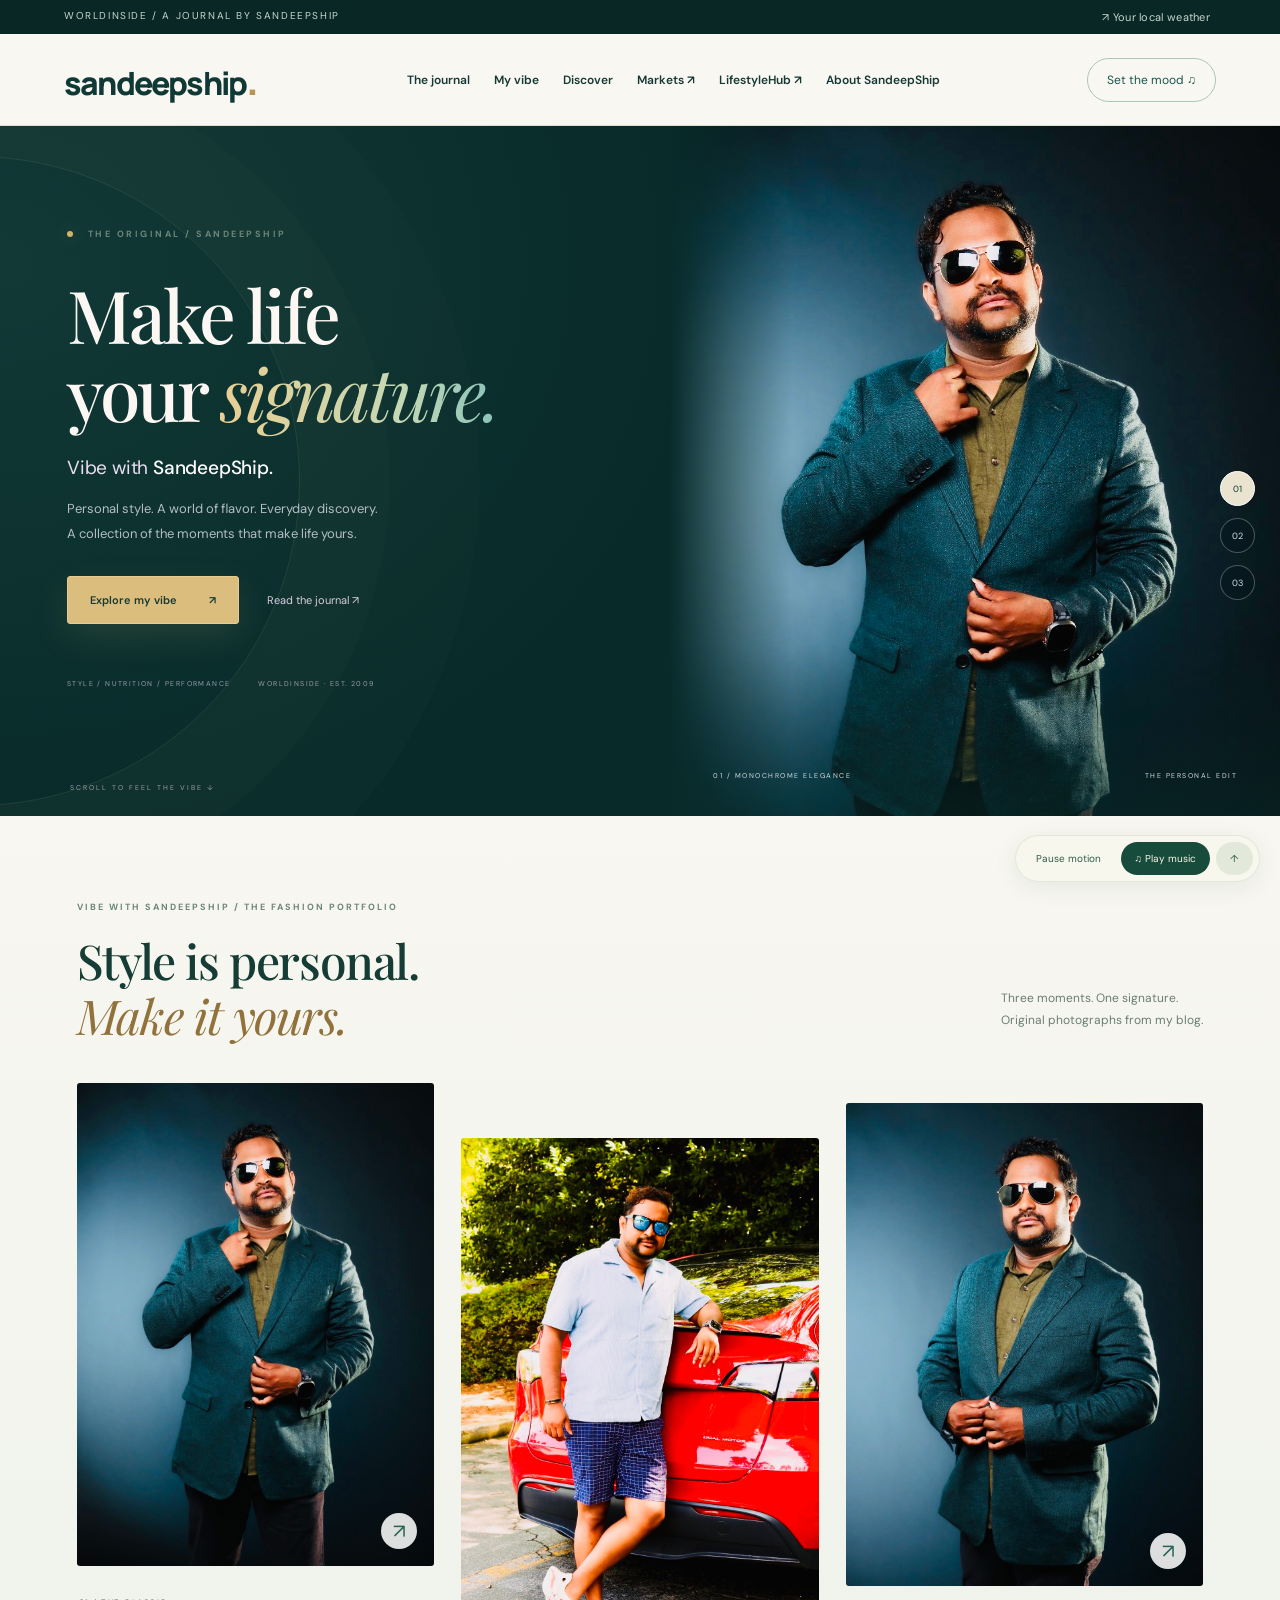
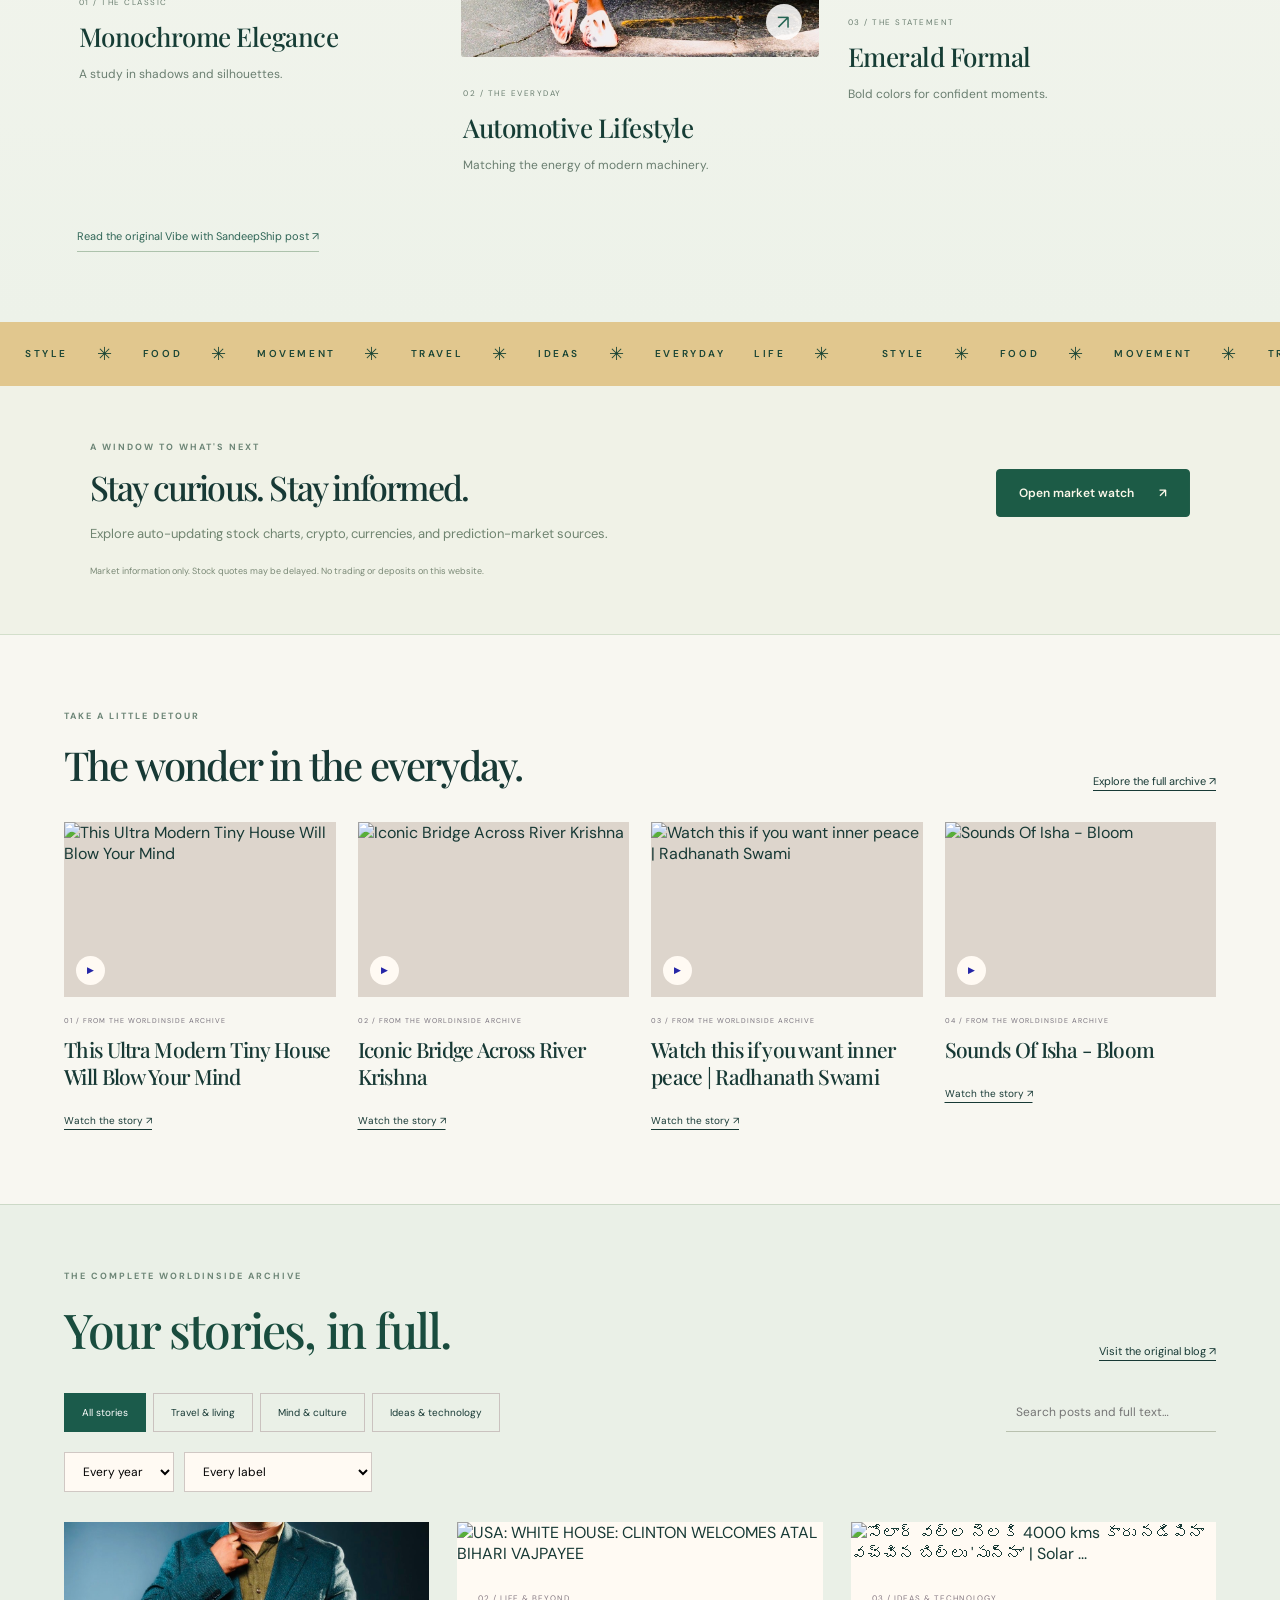
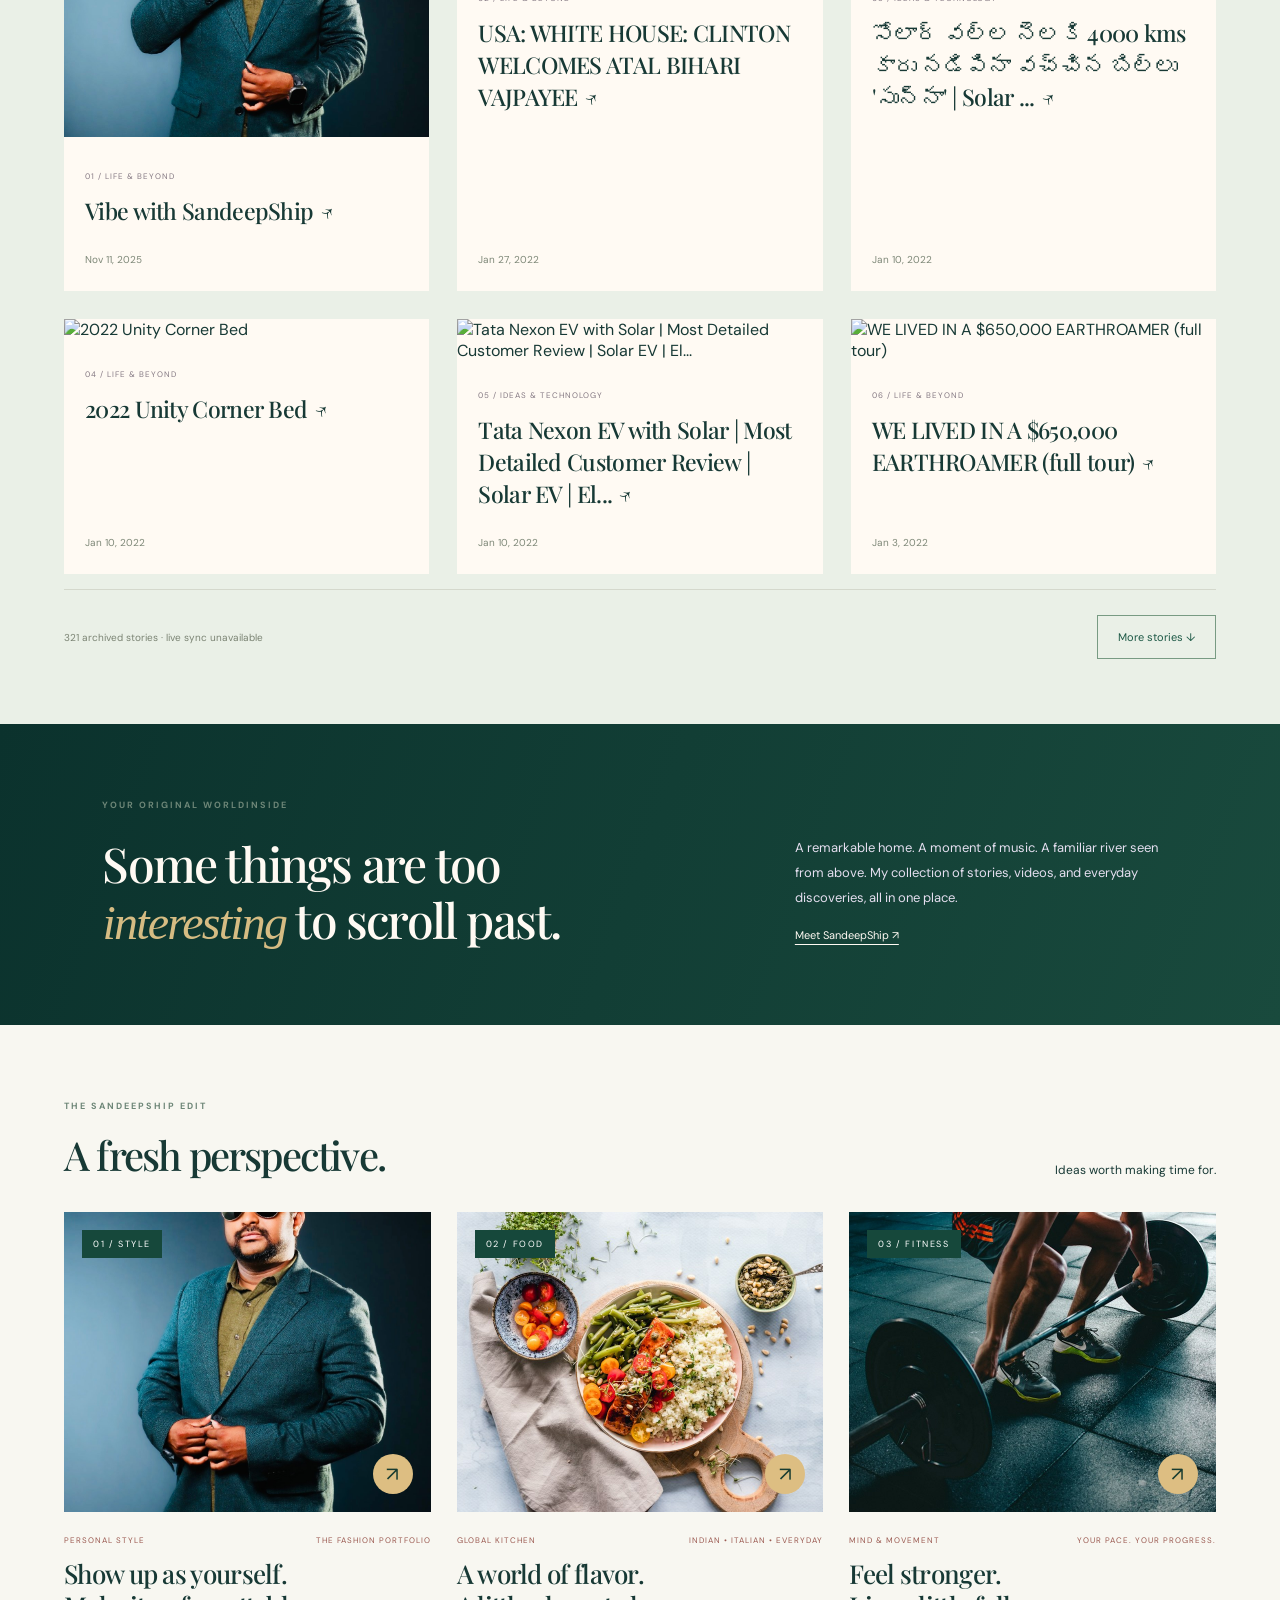
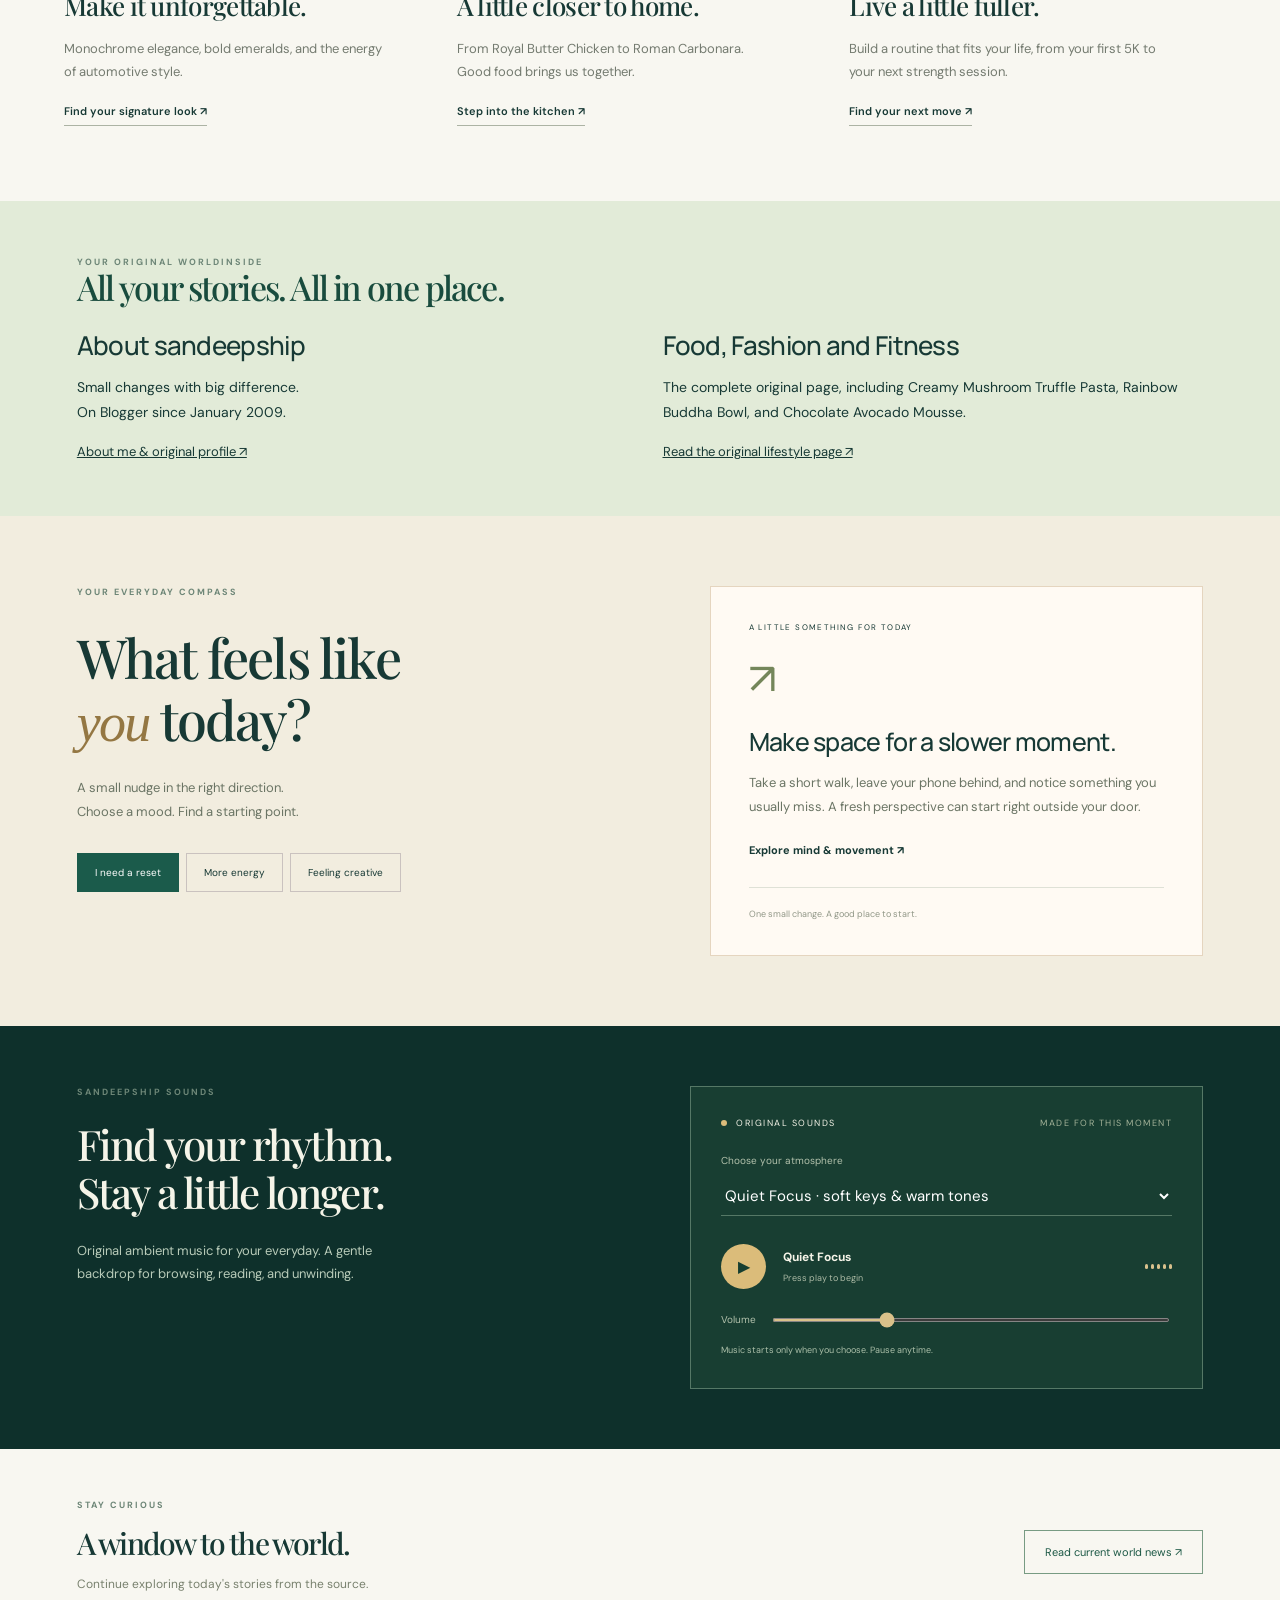
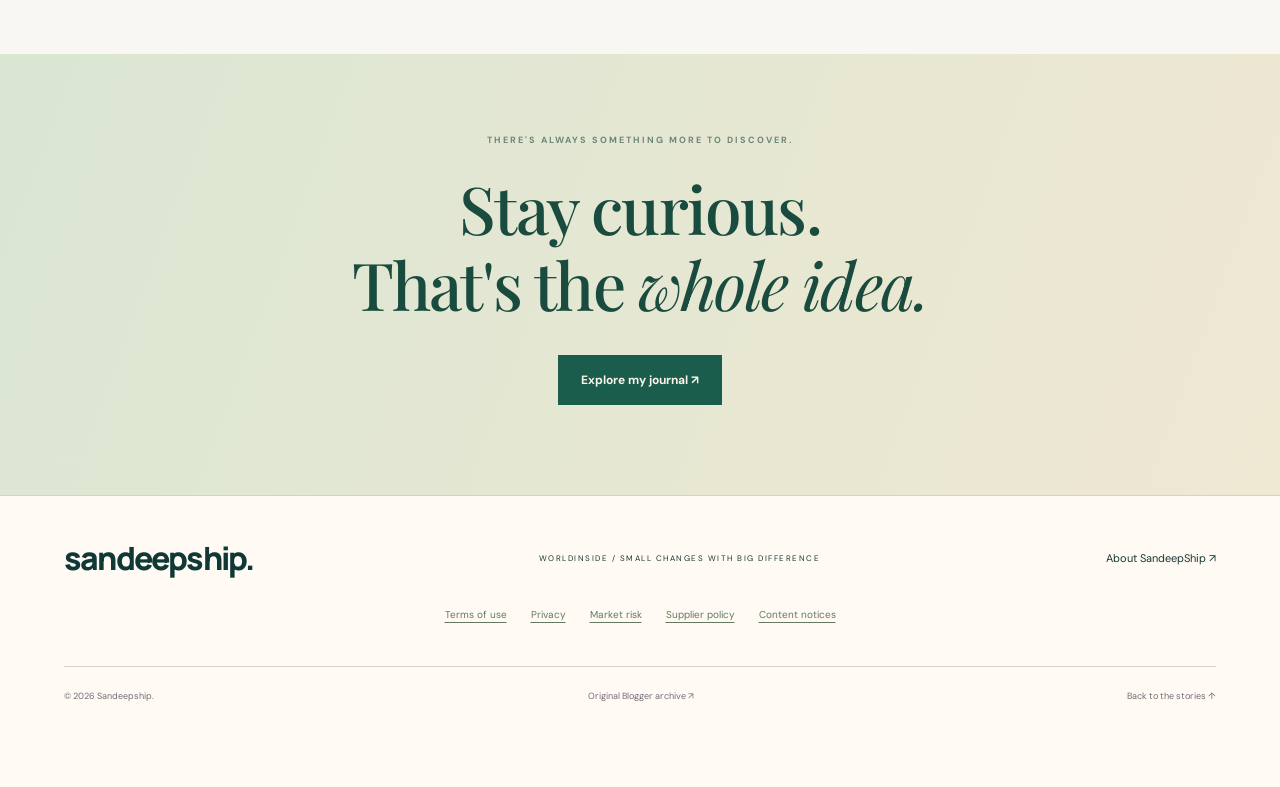
==== commit bc28793e: "Add refined design, original soundtrack, markets, disclosures and LifestyleHub link" ====
--- a/index.html
+++ b/index.html
@@ -1,6 +1,5 @@
-<!DOCTYPE html><html lang="en"><head><meta charset="UTF-8"><meta name="viewport" content="width=device-width,initial-scale=1"><meta name="description" content="Small changes. A richer life. Explore Sandeepship's world of style, food, fitness, travel and everyday inspiration."><title>Vibe with SandeepShip — Style, stories & everyday discovery</title><link rel="preconnect" href="https://fonts.googleapis.com"><link href="https://fonts.googleapis.com/css2?family=DM+Sans:wght@400;500;600;700&family=Manrope:wght@400;500;600;700;800&display=swap" rel="stylesheet"><link rel="stylesheet" href="style.css"><link href="https://fonts.googleapis.com/css2?family=Playfair+Display:ital,wght@0,500;0,600;1,500&display=swap" rel="stylesheet"><link rel="stylesheet" href="worldinside.css"><link rel="stylesheet" href="vibe.css"></head><body class="worldinside"><div class="topline"><span>WORLDINSIDE / A JOURNAL BY SANDEEPSHIP</span><button id="weather">↗ Your local weather</button></div><header><a class="logo" href="./">sandeepship<span class="dot">.</span></a><nav aria-label="Main navigation"><a href="#journal">The journal</a><a href="#portfolio">My vibe</a><a href="#discover">Discover</a><a href="#style">Lifestyle</a><a href="article.html?id=about">About SandeepShip</a></nav><a class="pill" href="#portfolio">Explore the vibe ↗</a><button class="mobile" aria-label="Open navigation">☰</button></header><main><section class="vibe-hero" id="vibe"><div class="vibe-orbit" aria-hidden="true"></div><div class="vibe-copy"><div class="eyebrow"><span class="live-dot"></span> THE ORIGINAL / SANDEEPSHIP</div><h1>Make life<br>your <em>signature.</em></h1><p class="vibe-intro">Vibe with <strong>SandeepShip.</strong></p><p class="vibe-description">Personal style. A world of flavor. Everyday discovery.<br>A collection of the moments that make life yours.</p><div class="vibe-actions"><a class="vibe-cta" href="#portfolio">Explore my vibe <span>↗</span></a><a href="#journal">Read the journal ↗</a></div><div class="vibe-mini"><span>STYLE / NUTRITION / PERFORMANCE</span><span>WORLDINSIDE · EST. 2009</span></div></div><div class="vibe-portrait"><img id="hero-portrait" src="images/vibe-1.jpg" alt="SandeepShip wearing a teal blazer and sunglasses"><div class="portrait-caption"><span id="portrait-name">01 / MONOCHROME ELEGANCE</span><span>THE PERSONAL EDIT</span></div><div class="portrait-switch" role="group" aria-label="Choose featured portrait"><button class="selected" data-portrait="1" aria-label="Show Monochrome Elegance" aria-pressed="true">01</button><button data-portrait="2" aria-label="Show Automotive Lifestyle" aria-pressed="false">02</button><button data-portrait="3" aria-label="Show Emerald Formal" aria-pressed="false">03</button></div></div><a class="vibe-scroll" href="#portfolio">SCROLL TO FEEL THE VIBE ↓</a></section><section class="portfolio" id="portfolio"><div class="section-heading"><div><div class="eyebrow">VIBE WITH SANDEEPSHIP / THE FASHION PORTFOLIO</div><h2>Style is personal.<br><em>Make it yours.</em></h2></div><p>Three moments. One signature.<br>Original photographs from my blog.</p></div><div class="portfolio-grid"><button class="portfolio-card" data-photo="1" aria-label="View Monochrome Elegance photo"><div class="portfolio-photo"><img src="images/vibe-1.jpg" alt="SandeepShip in a teal blazer, adjusting his lapel" loading="lazy"><span class="expand-photo">↗</span></div><div class="portfolio-label"><span>01 / THE CLASSIC</span><h3>Monochrome Elegance</h3><p>A study in shadows and silhouettes.</p></div></button><button class="portfolio-card" data-photo="2" aria-label="View Automotive Lifestyle photo"><div class="portfolio-photo"><img src="images/vibe-2.jpg" alt="SandeepShip beside a red car in a relaxed summer outfit" loading="lazy"><span class="expand-photo">↗</span></div><div class="portfolio-label"><span>02 / THE EVERYDAY</span><h3>Automotive Lifestyle</h3><p>Matching the energy of modern machinery.</p></div></button><button class="portfolio-card" data-photo="3" aria-label="View Emerald Formal photo"><div class="portfolio-photo"><img src="images/vibe-3.jpg" alt="SandeepShip in an emerald-toned blazer and sunglasses" loading="lazy"><span class="expand-photo">↗</span></div><div class="portfolio-label"><span>03 / THE STATEMENT</span><h3>Emerald Formal</h3><p>Bold colors for confident moments.</p></div></button></div><a class="portfolio-source" href="article.html?id=2446367181647052697">Read the original Vibe with SandeepShip post ↗</a></section><div class="ticker" aria-hidden="true">STORIES &nbsp; ✳ &nbsp; CULTURE &nbsp; ✳ &nbsp; TRAVEL &nbsp; ✳ &nbsp; FOOD &nbsp; ✳ &nbsp; IDEAS &nbsp; ✳ &nbsp; EVERYDAY LIFE</div><section class="watch-section" id="discover"><div class="section-heading"><div><div class="eyebrow">TAKE A LITTLE DETOUR</div><h2>The wonder in the everyday.</h2></div><a href="#journal">Explore the full archive ↗</a></div><div class="watch-grid"><a class="watch-card" href="article.html?id=1956153301595993813"><div class="watch-photo"><img src="https://img.youtube.com/vi/PFNdIup9kS0/hqdefault.jpg" alt="This Ultra Modern Tiny House Will Blow Your Mind" loading="lazy"><span>▶</span></div><div class="watch-meta">01 / FROM THE WORLDINSIDE ARCHIVE</div><h3>This Ultra Modern Tiny House Will Blow Your Mind</h3><span class="watch-link">Watch the story ↗</span></a><a class="watch-card" href="article.html?id=6877110669280914068"><div class="watch-photo"><img src="https://img.youtube.com/vi/jLS9HU70KYY/hqdefault.jpg" alt="Iconic Bridge Across River Krishna" loading="lazy"><span>▶</span></div><div class="watch-meta">02 / FROM THE WORLDINSIDE ARCHIVE</div><h3>Iconic Bridge Across River Krishna</h3><span class="watch-link">Watch the story ↗</span></a><a class="watch-card" href="article.html?id=3439169102356245470"><div class="watch-photo"><img src="https://img.youtube.com/vi/3tj1v0zfRJs/hqdefault.jpg" alt="Watch this if you want inner peace | Radhanath Swami" loading="lazy"><span>▶</span></div><div class="watch-meta">03 / FROM THE WORLDINSIDE ARCHIVE</div><h3>Watch this if you want inner peace | Radhanath Swami</h3><span class="watch-link">Watch the story ↗</span></a><a class="watch-card" href="article.html?id=4830506917569778034"><div class="watch-photo"><img src="https://img.youtube.com/vi/4ZtihFRxK28/hqdefault.jpg" alt="Sounds Of Isha - Bloom" loading="lazy"><span>▶</span></div><div class="watch-meta">04 / FROM THE WORLDINSIDE ARCHIVE</div><h3>Sounds Of Isha - Bloom</h3><span class="watch-link">Watch the story ↗</span></a></div></section><section class="journal" id="journal"><div class="section-heading"><div><div class="eyebrow">THE COMPLETE WORLDINSIDE ARCHIVE</div><h2>Your stories, in full.</h2></div><a href="https://sandeepship.blogspot.com/" target="_blank" rel="noopener">Visit the original blog ↗</a></div><div class="journal-toolbar"><div class="filters" role="group" aria-label="Filter stories"><button class="active" data-filter="all">All stories</button><button data-filter="travel">Travel & living</button><button data-filter="wellness">Mind & culture</button><button data-filter="tech">Ideas & technology</button></div><input type="search" id="search" placeholder="Search posts and full text…" aria-label="Search the journal"></div><div class="archive-tools"><select id="archive-year" aria-label="Filter by year"><option value="">Every year</option></select><select id="archive-label" aria-label="Filter by original label"><option value="">Every label</option></select></div><div id="posts" class="posts"></div><div class="journal-footer"><span id="feed-status" aria-live="polite">Loading the journal…</span><button class="outline" id="more">More stories ↓</button></div></section>
+<!DOCTYPE html><html lang="en"><head><meta charset="UTF-8"><meta name="viewport" content="width=device-width,initial-scale=1"><meta name="description" content="Small changes. A richer life. Explore Sandeepship's world of style, food, fitness, travel and everyday inspiration."><title>Vibe with SandeepShip — Style, stories & everyday discovery</title><link rel="preconnect" href="https://fonts.googleapis.com"><link href="https://fonts.googleapis.com/css2?family=DM+Sans:wght@400;500;600;700&family=Manrope:wght@400;500;600;700;800&display=swap" rel="stylesheet"><link rel="stylesheet" href="style.css"><link href="https://fonts.googleapis.com/css2?family=Playfair+Display:ital,wght@0,500;0,600;1,500&display=swap" rel="stylesheet"><link rel="stylesheet" href="worldinside.css"><link rel="stylesheet" href="vibe.css"><link rel="stylesheet" href="elevated.css"></head><body class="worldinside"><div class="reading-progress" aria-hidden="true"></div><div class="topline"><span>WORLDINSIDE / A JOURNAL BY SANDEEPSHIP</span><button id="weather">↗ Your local weather</button></div><header><a class="logo" href="./">sandeepship<span class="dot">.</span></a><nav aria-label="Main navigation"><a href="#journal">The journal</a><a href="#portfolio">My vibe</a><a href="#discover">Discover</a><a href="markets.html">Markets ↗</a><a href="https://lifestyle.radiantsparkllc.com/" target="_blank" rel="noopener">LifestyleHub ↗</a><a href="article.html?id=about">About SandeepShip</a></nav><a class="pill" href="#soundtrack">Set the mood ♫</a><button class="mobile" aria-label="Open navigation">☰</button></header><main><section class="vibe-hero" id="vibe"><div class="vibe-orbit" aria-hidden="true"></div><div class="vibe-copy"><div class="eyebrow"><span class="live-dot"></span> THE ORIGINAL / SANDEEPSHIP</div><h1>Make life<br>your <em>signature.</em></h1><p class="vibe-intro">Vibe with <strong>SandeepShip.</strong></p><p class="vibe-description">Personal style. A world of flavor. Everyday discovery.<br>A collection of the moments that make life yours.</p><div class="vibe-actions"><a class="vibe-cta" href="#portfolio">Explore my vibe <span>↗</span></a><a href="#journal">Read the journal ↗</a></div><div class="vibe-mini"><span>STYLE / NUTRITION / PERFORMANCE</span><span>WORLDINSIDE · EST. 2009</span></div></div><div class="vibe-portrait"><img id="hero-portrait" src="images/vibe-1.jpg" alt="SandeepShip wearing a teal blazer and sunglasses"><div class="portrait-caption"><span id="portrait-name">01 / MONOCHROME ELEGANCE</span><span>THE PERSONAL EDIT</span></div><div class="portrait-switch" role="group" aria-label="Choose featured portrait"><button class="selected" data-portrait="1" aria-label="Show Monochrome Elegance" aria-pressed="true">01</button><button data-portrait="2" aria-label="Show Automotive Lifestyle" aria-pressed="false">02</button><button data-portrait="3" aria-label="Show Emerald Formal" aria-pressed="false">03</button></div></div><a class="vibe-scroll" href="#portfolio">SCROLL TO FEEL THE VIBE ↓</a></section><section class="portfolio" id="portfolio"><div class="section-heading"><div><div class="eyebrow">VIBE WITH SANDEEPSHIP / THE FASHION PORTFOLIO</div><h2>Style is personal.<br><em>Make it yours.</em></h2></div><p>Three moments. One signature.<br>Original photographs from my blog.</p></div><div class="portfolio-grid"><button class="portfolio-card" data-photo="1" aria-label="View Monochrome Elegance photo"><div class="portfolio-photo"><img src="images/vibe-1.jpg" alt="SandeepShip in a teal blazer, adjusting his lapel" loading="lazy"><span class="expand-photo">↗</span></div><div class="portfolio-label"><span>01 / THE CLASSIC</span><h3>Monochrome Elegance</h3><p>A study in shadows and silhouettes.</p></div></button><button class="portfolio-card" data-photo="2" aria-label="View Automotive Lifestyle photo"><div class="portfolio-photo"><img src="images/vibe-2.jpg" alt="SandeepShip beside a red car in a relaxed summer outfit" loading="lazy"><span class="expand-photo">↗</span></div><div class="portfolio-label"><span>02 / THE EVERYDAY</span><h3>Automotive Lifestyle</h3><p>Matching the energy of modern machinery.</p></div></button><button class="portfolio-card" data-photo="3" aria-label="View Emerald Formal photo"><div class="portfolio-photo"><img src="images/vibe-3.jpg" alt="SandeepShip in an emerald-toned blazer and sunglasses" loading="lazy"><span class="expand-photo">↗</span></div><div class="portfolio-label"><span>03 / THE STATEMENT</span><h3>Emerald Formal</h3><p>Bold colors for confident moments.</p></div></button></div><a class="portfolio-source" href="article.html?id=2446367181647052697">Read the original Vibe with SandeepShip post ↗</a></section><div class="living-ticker" aria-label="Explore style, food, movement, travel and ideas"><div class="ticker-track"><span>STYLE <b>✳</b> FOOD <b>✳</b> MOVEMENT <b>✳</b> TRAVEL <b>✳</b> IDEAS <b>✳</b> EVERYDAY LIFE <b>✳</b></span><span aria-hidden="true">STYLE <b>✳</b> FOOD <b>✳</b> MOVEMENT <b>✳</b> TRAVEL <b>✳</b> IDEAS <b>✳</b> EVERYDAY LIFE <b>✳</b></span></div></div><section class="market-teaser"><div><span class="eyebrow">A WINDOW TO WHAT'S NEXT</span><h2>Stay curious. Stay informed.</h2><p>Explore auto-updating stock charts, crypto, currencies, and prediction-market sources.</p></div><a class="market-button" href="markets.html">Open market watch <span>↗</span></a><small>Market information only. Stock quotes may be delayed. No trading or deposits on this website.</small></section><section class="watch-section" id="discover"><div class="section-heading"><div><div class="eyebrow">TAKE A LITTLE DETOUR</div><h2>The wonder in the everyday.</h2></div><a href="#journal">Explore the full archive ↗</a></div><div class="watch-grid"><a class="watch-card" href="article.html?id=1956153301595993813"><div class="watch-photo"><img src="https://img.youtube.com/vi/PFNdIup9kS0/hqdefault.jpg" alt="This Ultra Modern Tiny House Will Blow Your Mind" loading="lazy"><span>▶</span></div><div class="watch-meta">01 / FROM THE WORLDINSIDE ARCHIVE</div><h3>This Ultra Modern Tiny House Will Blow Your Mind</h3><span class="watch-link">Watch the story ↗</span></a><a class="watch-card" href="article.html?id=6877110669280914068"><div class="watch-photo"><img src="https://img.youtube.com/vi/jLS9HU70KYY/hqdefault.jpg" alt="Iconic Bridge Across River Krishna" loading="lazy"><span>▶</span></div><div class="watch-meta">02 / FROM THE WORLDINSIDE ARCHIVE</div><h3>Iconic Bridge Across River Krishna</h3><span class="watch-link">Watch the story ↗</span></a><a class="watch-card" href="article.html?id=3439169102356245470"><div class="watch-photo"><img src="https://img.youtube.com/vi/3tj1v0zfRJs/hqdefault.jpg" alt="Watch this if you want inner peace | Radhanath Swami" loading="lazy"><span>▶</span></div><div class="watch-meta">03 / FROM THE WORLDINSIDE ARCHIVE</div><h3>Watch this if you want inner peace | Radhanath Swami</h3><span class="watch-link">Watch the story ↗</span></a><a class="watch-card" href="article.html?id=4830506917569778034"><div class="watch-photo"><img src="https://img.youtube.com/vi/4ZtihFRxK28/hqdefault.jpg" alt="Sounds Of Isha - Bloom" loading="lazy"><span>▶</span></div><div class="watch-meta">04 / FROM THE WORLDINSIDE ARCHIVE</div><h3>Sounds Of Isha - Bloom</h3><span class="watch-link">Watch the story ↗</span></a></div></section><section class="journal" id="journal"><div class="section-heading"><div><div class="eyebrow">THE COMPLETE WORLDINSIDE ARCHIVE</div><h2>Your stories, in full.</h2></div><a href="https://sandeepship.blogspot.com/" target="_blank" rel="noopener">Visit the original blog ↗</a></div><div class="journal-toolbar"><div class="filters" role="group" aria-label="Filter stories"><button class="active" data-filter="all">All stories</button><button data-filter="travel">Travel & living</button><button data-filter="wellness">Mind & culture</button><button data-filter="tech">Ideas & technology</button></div><input type="search" id="search" placeholder="Search posts and full text…" aria-label="Search the journal"></div><div class="archive-tools"><select id="archive-year" aria-label="Filter by year"><option value="">Every year</option></select><select id="archive-label" aria-label="Filter by original label"><option value="">Every label</option></select></div><div id="posts" class="posts"></div><div class="journal-footer"><span id="feed-status" aria-live="polite">Loading the journal…</span><button class="outline" id="more">More stories ↓</button></div></section>
 <section class="editor-note"><div class="eyebrow">YOUR ORIGINAL WORLDINSIDE</div><h2>Some things are too<br><em>interesting</em> to scroll past.</h2><div><p>A remarkable home. A moment of music. A familiar river seen from above. My collection of stories, videos, and everyday discoveries, all in one place.</p><a href="article.html?id=about">Meet SandeepShip ↗</a></div></section><section class="edit"><div class="section-heading"><div><div class="eyebrow">THE SANDEEPSHIP EDIT</div><h2>A fresh perspective.</h2></div><span>Ideas worth making time for.</span></div><div class="editorial-grid"><article class="feature" id="style"><div class="photo"><img src="images/vibe-3.jpg" alt="SandeepShip’s Emerald Formal look" loading="lazy"><span class="photo-tag">01 / STYLE</span><button class="round" data-open="style" aria-label="Explore personal style">↗</button></div><div class="meta">PERSONAL STYLE <span>THE FASHION PORTFOLIO</span></div><h3>Show up as yourself.<br>Make it unforgettable.</h3><p>Monochrome elegance, bold emeralds, and the energy of automotive style.</p><button class="text-link" data-open="style">Find your signature look ↗</button></article><article class="feature" id="food"><div class="photo"><img src="images/food.jpg" alt="A colorful bowl of fresh ingredients" loading="lazy"><span class="photo-tag">02 / FOOD</span><button class="round" data-open="food" aria-label="Explore recipes">↗</button></div><div class="meta">GLOBAL KITCHEN <span>INDIAN • ITALIAN • EVERYDAY</span></div><h3>A world of flavor.<br>A little closer to home.</h3><p>From Royal Butter Chicken to Roman Carbonara. Good food brings us together.</p><button class="text-link" data-open="food">Step into the kitchen ↗</button></article><article class="feature" id="fitness"><div class="photo"><img src="images/fitness.jpg" alt="Strength training in a gym" loading="lazy"><span class="photo-tag">03 / FITNESS</span><button class="round" data-open="fitness" aria-label="Explore workout plans">↗</button></div><div class="meta">MIND & MOVEMENT <span>YOUR PACE. YOUR PROGRESS.</span></div><h3>Feel stronger.<br>Live a little fuller.</h3><p>Build a routine that fits your life, from your first 5K to your next strength session.</p><button class="text-link" data-open="fitness">Find your next move ↗</button></article></div></section>
 <section class="blog-details"><div class="eyebrow">YOUR ORIGINAL WORLDINSIDE</div><h2>All your stories. All in one place.</h2><div class="blog-detail-grid"><div><h3>About sandeepship</h3><p>Small changes with big difference.<br>On Blogger since January 2009.</p><a href="article.html?id=about">About me & original profile ↗</a></div><div><h3>Food, Fashion and Fitness</h3><p>The complete original page, including Creamy Mushroom Truffle Pasta, Rainbow Buddha Bowl, and Chocolate Avocado Mousse.</p><a href="article.html?id=page-8580572232613136229">Read the original lifestyle page ↗</a></div></div></section><section class="compass" id="compass"><div><div class="eyebrow">YOUR EVERYDAY COMPASS</div><h2>What feels like<br><em>you</em> today?</h2><p>A small nudge in the right direction.<br>Choose a mood. Find a starting point.</p><div class="moods"><button class="active" data-mood="reset">I need a reset</button><button data-mood="energy">More energy</button><button data-mood="creative">Feeling creative</button></div></div><div class="compass-card"><span class="tiny">A LITTLE SOMETHING FOR TODAY</span><div class="compass-icon">↗</div><h3 id="mood-title">Make space for a slower moment.</h3><p id="mood-copy">Take a short walk, leave your phone behind, and notice something you usually miss. A fresh perspective can start right outside your door.</p><a id="mood-link" href="#fitness">Explore mind & movement ↗</a><span class="note">One small change. A good place to start.</span></div></section>
-<section class="daily"><div><div class="eyebrow">SET THE MOOD</div><h2>A soundtrack for<br>your everyday.</h2><p>Press play. Find your flow. A little atmosphere for whatever comes next.</p></div><div class="radio"><div class="onair"><i></i> LIVE RADIO <span>SOMA FM</span></div><label for="station">Your listening room</label><select id="station"><option value="groovesalad">Ambient chill · Groove Salad</option><option value="dronezone">Deep space · Drone Zone</option><option value="secretagent">Lounge · Secret Agent</option><option value="defcon">Cyberpunk · DEF CON</option><option value="lush">Lush · Vocal electronica</option></select><div class="player"><button id="play" aria-label="Play radio">▶</button><div><strong id="station-name">Groove Salad</strong><span id="radio-status" aria-live="polite">Listener-supported radio by SomaFM</span></div><div class="bars">▂ ▅ ▃ ▇ ▄</div></div><audio id="audio" preload="none"></audio></div></section>
-<section class="world"><div><div class="eyebrow">STAY CURIOUS</div><h2>A window to the world.</h2><p>Continue exploring today's stories from the source.</p></div><a class="outline" href="https://news.google.com/" target="_blank" rel="noopener">Read current world news ↗</a></section>
-<section class="closing"><span class="eyebrow">THERE'S ALWAYS SOMETHING MORE TO DISCOVER.</span><h2>Stay curious.<br>That's the <em>whole idea.</em></h2><a href="#journal" class="lime-button">Explore my journal ↗</a></section></main><footer><div class="footer-top"><a class="logo" href="./">sandeepship.</a><span>WORLDINSIDE / SMALL CHANGES WITH BIG DIFFERENCE</span><a href="article.html?id=about">About SandeepShip ↗</a></div><div class="footer-bottom"><span>© <span id="year"></span> Sandeepship.</span><a href="https://sandeepship.blogspot.com/" target="_blank" rel="noopener">Original Blogger archive ↗</a><a href="#journal">Back to the stories ↑</a></div></footer><dialog id="dialog"><button class="close" aria-label="Close dialog">✕</button><div id="dialog-content"></div></dialog><dialog id="photo-dialog" aria-label="SandeepShip photo gallery"><div class="photo-dialog-bar"><span id="photo-title">Monochrome Elegance</span><button id="photo-close" aria-label="Close photo">✕</button></div><img id="full-photo" src="images/vibe-1.jpg" alt="Monochrome Elegance"><div class="photo-dialog-nav"><button id="photo-prev" aria-label="Previous photo">← Previous</button><span id="photo-count">01 / 03</span><button id="photo-next" aria-label="Next photo">Next →</button></div></dialog><script src="app.js"></script><script src="vibe.js"></script></body></html>+<section class="daily" id="soundtrack"><div><div class="eyebrow">SANDEEPSHIP SOUNDS</div><h2>Find your rhythm.<br>Stay a little longer.</h2><p>Original ambient music for your everyday. A gentle backdrop for browsing, reading, and unwinding.</p></div><div class="radio"><div class="onair"><i></i> ORIGINAL SOUNDS <span>MADE FOR THIS MOMENT</span></div><label for="station">Choose your atmosphere</label><select id="station"><option value="focus">Quiet Focus · soft keys & warm tones</option><option value="unwind">Slow Sunday · calm & spacious</option><option value="night">After Hours · low & mellow</option></select><div class="player"><button id="play" aria-label="Play soundtrack">▶</button><div><strong id="station-name">Quiet Focus</strong><span id="radio-status" aria-live="polite">Press play to begin</span></div><div class="sound-bars" aria-hidden="true"><i></i><i></i><i></i><i></i><i></i></div></div><label class="volume-row" for="sound-volume">Volume <input id="sound-volume" type="range" min="0" max="100" value="28"></label><p class="sound-note">Music starts only when you choose. Pause anytime.</p></div></section><section class="world"><div><div class="eyebrow">STAY CURIOUS</div><h2>A window to the world.</h2><p>Continue exploring today's stories from the source.</p></div><a class="outline" href="https://news.google.com/" target="_blank" rel="noopener">Read current world news ↗</a></section>
+<section class="closing"><span class="eyebrow">THERE'S ALWAYS SOMETHING MORE TO DISCOVER.</span><h2>Stay curious.<br>That's the <em>whole idea.</em></h2><a href="#journal" class="lime-button">Explore my journal ↗</a></section></main><footer><div class="footer-top"><a class="logo" href="./">sandeepship.</a><span>WORLDINSIDE / SMALL CHANGES WITH BIG DIFFERENCE</span><a href="article.html?id=about">About SandeepShip ↗</a></div><div class="footer-legal"><a href="legal.html#terms">Terms of use</a><a href="legal.html#privacy">Privacy</a><a href="legal.html#market-risk">Market risk</a><a href="legal.html#suppliers">Supplier policy</a><a href="legal.html#content-notices">Content notices</a></div><div class="footer-bottom"><span>© <span id="year"></span> Sandeepship.</span><a href="https://sandeepship.blogspot.com/" target="_blank" rel="noopener">Original Blogger archive ↗</a><a href="#journal">Back to the stories ↑</a></div></footer><dialog id="dialog"><button class="close" aria-label="Close dialog">✕</button><div id="dialog-content"></div></dialog><dialog id="photo-dialog" aria-label="SandeepShip photo gallery"><div class="photo-dialog-bar"><span id="photo-title">Monochrome Elegance</span><button id="photo-close" aria-label="Close photo">✕</button></div><img id="full-photo" src="images/vibe-1.jpg" alt="Monochrome Elegance"><div class="photo-dialog-nav"><button id="photo-prev" aria-label="Previous photo">← Previous</button><span id="photo-count">01 / 03</span><button id="photo-next" aria-label="Next photo">Next →</button></div></dialog><div class="quick-controls"><button id="motion-control" aria-pressed="false">Pause motion</button><button id="quick-sound" aria-label="Play soundtrack">♫ Play music</button><a href="#vibe" aria-label="Back to top">↑</a></div><script src="app.js"></script><script src="vibe.js"></script><script src="sounds.js"></script><script src="enhancements.js"></script></body></html>
--- a/elevated.css
+++ b/elevated.css
@@ -0,0 +1,2 @@
+:root{--ink:#103936;--paper:#f8f7f1;--lime:#d8b873;--accent:#177e76;--gold:#d5b16c}body.worldinside{color:#173935;background:#f8f7f1}.worldinside .topline{background:#092825;color:#c7d6ce}.worldinside header{background:#f8f7f1f2;border-color:#d8dfd3}.worldinside .logo{color:#103936}.worldinside .logo .dot{color:#ba9457}.worldinside .pill{border-color:#abc5b8;color:#17574f}.worldinside nav a:hover{color:#9d733e}.worldinside nav{gap:24px}.vibe-hero{background:#082b2a}.vibe-copy{background:radial-gradient(ellipse at 0 20%,#38736a32,transparent 75%)}.vibe-copy .eyebrow{color:#b7d2c5}.live-dot{background:#d5b16c;box-shadow:0 0 15px #d5b16c60}.vibe-copy h1 em{background:linear-gradient(90deg,#e8cf92,#c5d8b4 65%,#8ac2ba);background-clip:text;-webkit-background-clip:text;color:transparent}.vibe-actions .vibe-cta{background:#dbbd7e;border-color:#e7cc92;color:#173a32;box-shadow:0 12px 35px #d4bd7220}.vibe-portrait:after{background:linear-gradient(90deg,#082b2a,transparent 20%),linear-gradient(0deg,#082b2a95,transparent 25%)}.vibe-orbit{border-color:#b4d6a820;box-shadow:0 0 0 90px #b9c48905,0 0 0 180px #b9c48904}.portrait-switch button.selected{color:#123d35;background:#e9e3cf}.portfolio{background:linear-gradient(#f8f7f1,#edf2e9)}.portfolio .section-heading h2,.portfolio-label h3{color:#163d35}.portfolio .section-heading h2 em{color:#92723c}.portfolio-label>span,.portfolio .section-heading>p,.portfolio-label p{color:#6a7e70}.expand-photo{color:#256454}.portfolio-source{color:#306657;border-color:#adc2ac}.worldinside .eyebrow{color:#6d8677}.worldinside .journal{background:#eaf0e7;border-color:#ccd9c7}.worldinside .journal h2,.worldinside .blog-details h2{color:#194c3e}.worldinside .filters button.active,.worldinside .moods button.active{background:#1b5b4b;border-color:#1b5b4b}.worldinside .outline{border-color:#789b83;color:#1d5946}.worldinside .editor-note{background:linear-gradient(110deg,#0b322d,#194a3d)}.editor-note h2 em{color:#d6bc83}.worldinside .blog-details{background:#e2ebd8}.worldinside .compass{background:#f2eddf}.worldinside .compass h2 em{color:#947743}.worldinside .photo-tag{background:#16483b}.worldinside .round{background:#ddbe82;color:#183c30}.worldinside .closing{background:linear-gradient(110deg,#dae6d2,#f0e8d3)}.worldinside .closing h2,.worldinside .closing h2 em{color:#194c3e}.worldinside .lime-button{background:#1a5d4c;color:#faf6e9}.worldinside .reading>h1{color:#194c3e}.worldinside .daily{background:#0e302b;color:#f5f4e8}.worldinside .daily p{color:#b8cbb9}.worldinside .radio{border-color:#557866;background:#183e32}.worldinside .radio select{background:#183e32;border-color:#557866}.worldinside .player button{background:#dbbc7a;color:#163e30}.worldinside .onair i{background:#dbbc7a}.reading-progress{position:fixed;top:0;left:0;right:0;height:3px;background:linear-gradient(90deg,#d9bf84,#39977f);transform:scaleX(0);transform-origin:left;z-index:100;pointer-events:none}.living-ticker{overflow:hidden;background:#e1c78e;color:#1a4535;position:relative}.ticker-track{display:flex;width:max-content;animation:flowing-ticker 34s linear infinite}.ticker-track>span{flex:none;padding:20px 25px;font-size:10px;letter-spacing:2.6px;word-spacing:24px;font-weight:600}.ticker-track b{font-size:18px;vertical-align:middle;font-weight:400}.living-ticker:hover .ticker-track{animation-play-state:paused}@keyframes flowing-ticker{to{transform:translateX(-50%)}}.motion-ready .scroll-reveal{opacity:0;transform:translateY(24px);transition:opacity .7s ease,transform .7s ease}.motion-ready .scroll-reveal.in-view,.motion-paused .scroll-reveal{opacity:1;transform:none}.motion-paused .ticker-track{animation-play-state:paused}.motion-paused *{scroll-behavior:auto!important;transition:none!important;animation:none!important}.quick-controls{position:fixed;right:20px;bottom:18px;z-index:35;display:flex;align-items:center;gap:6px;padding:6px;border:1px solid #b9ccb85c;border-radius:35px;background:#f7f7edec;backdrop-filter:blur(12px);box-shadow:0 5px 25px #123b2c14}.quick-controls button,.quick-controls a{border:0;background:transparent;padding:10px 14px;font-size:10px;color:#305d45;border-radius:25px}.quick-controls #quick-sound{background:#174b3c;color:#fcf7e9}.quick-controls a{background:#e3e9da}.volume-row{display:flex!important;align-items:center;gap:14px;font-size:10px;margin-top:24px;color:#c9d5bf}.volume-row input{flex:1;accent-color:#dac18a;min-width:70px;height:4px}.sound-note{font-size:9px!important;line-height:1.8;margin:16px 0 0!important;color:#abbfa9!important}.sound-bars{display:flex;align-items:center;gap:3px;margin-left:auto;height:28px}.sound-bars i{display:block;width:3px;background:#d9c18d;height:5px;border-radius:3px}.sound-playing .sound-bars i{animation:sound-level .9s ease-in-out infinite alternate}.sound-playing .sound-bars i:nth-child(2){animation-delay:.2s}.sound-playing .sound-bars i:nth-child(3){animation-delay:.5s}.sound-playing .sound-bars i:nth-child(4){animation-delay:.3s}.sound-playing .sound-bars i:nth-child(5){animation-delay:.6s}@keyframes sound-level{to{height:25px}}.market-teaser{padding:55px 7%;display:grid;grid-template-columns:1fr auto;gap:18px 35px;align-items:center;background:#f0f2e7;border-bottom:1px solid #d3dfcb}.market-teaser h2{font-size:34px;margin:15px 0}.market-teaser p{font-size:13px;line-height:1.8;color:#6f8470;margin:0;max-width:570px}.market-teaser small{grid-column:1/-1;font-size:9px;color:#7a8976;line-height:1.7}.market-button{display:inline-flex;align-items:center;justify-content:center;gap:25px;padding:15px 22px;border:1px solid #205c48;border-radius:4px;background:#1c5b46;color:#fbf7e9;font-size:12px;font-weight:600;cursor:pointer}.market-button:hover{background:#2a7358}.footer-legal{display:flex;justify-content:center;gap:24px;flex-wrap:wrap;font-size:10px;color:#64795f;padding:28px 0 10px}.footer-legal a{text-decoration:underline;text-underline-offset:4px}.content-legal{padding:35px 20px}.portal header.portal-header{max-width:1250px;padding:0 6%;margin:auto}.portal-header .logo span{font-size:35px;vertical-align:baseline;margin:0;color:#b99b60}.markets-main,.legal-main{max-width:1120px;margin:auto;padding:0 35px 50px}.portal-intro{padding:65px 0 45px}.portal-intro h1{font:500 68px/1.07 'Playfair Display',Georgia,serif;letter-spacing:-2px;color:#163e32;margin:24px 0}.portal-intro h1 em{font-family:inherit;color:#8b7b4a}.portal-intro>p{font-size:14px;line-height:1.8;color:#71856e;max-width:620px}.market-badges{display:flex;gap:9px;flex-wrap:wrap;margin-top:25px}.market-badges span{font-size:9px;color:#507d5a;padding:8px 12px;background:#e8f0df;border:1px solid #d2dfc8;border-radius:25px}.market-panel,.prediction-panel{padding:30px;border:1px solid #d5dfcc;background:#fffdf6;border-radius:8px;margin-bottom:30px}.portal .section-heading{margin-bottom:22px}.portal .section-heading h2{font-size:35px;margin:10px 0 0}.portal .section-heading>a{font-size:11px;color:#42784f}.data-disclosure{font-size:11px;line-height:1.9;color:#718369;max-width:850px}.widget-consent{padding:50px 25px;text-align:center;background:linear-gradient(135deg,#eef3e7,#f5f0df);border:1px dashed #bacbb1;border-radius:7px;margin:25px 0}.widget-glyph{font-size:48px;color:#739566;font-family:Georgia}.widget-consent h3{font-family:'Playfair Display',Georgia,serif;font-size:30px;margin:15px 0}.widget-consent p{font-size:12px;color:#7b8d71;max-width:460px;margin:0 auto 22px;line-height:1.9}.widget-consent>a{display:block;margin-top:18px;font-size:10px;color:#7d8e70;text-decoration:underline}.market-sources{border-top:1px solid #dce4d4;display:flex;gap:25px;flex-wrap:wrap;padding-top:22px;font-size:11px;color:#376e47}.widget-fallback{font-size:10px;line-height:1.9;color:#7e8e70;margin-top:17px}.widget-fallback a{text-decoration:underline}.quiet-button{background:transparent;border:1px solid #c9d7bd;padding:10px 14px;border-radius:4px;font-size:10px;color:#6b8561;cursor:pointer}#widget-status{font-size:10px;color:#6b8561;margin:18px 0}#quote-ticker{min-height:90px}#overview-widget{min-height:560px}.tradingview-widget-copyright{font-size:10px;text-align:center;padding:10px;color:#64816b}.tradingview-widget-copyright a{text-decoration:underline}.prediction-intro{font-size:13px;line-height:1.9;color:#78896d;max-width:780px}.topic-grid{display:grid;grid-template-columns:1fr 1fr;gap:14px;margin:25px 0}.topic-grid details{border:1px solid #d5e0cc;border-radius:5px;padding:20px;background:#f5f7ee}.topic-grid summary{font-size:13px;font-weight:600;cursor:pointer}.topic-grid summary span{float:right;color:#759568}.topic-grid p{font-size:12px;line-height:1.9;color:#7c8c70;margin:16px 0 0}.prediction-footnote{border-top:1px solid #dce4d4;padding-top:23px}.prediction-footnote strong{font-size:13px}.prediction-footnote p,.provider-note p{font-size:11px;line-height:1.9;color:#7c8c70}.prediction-footnote a{font-size:10px;text-decoration:underline;color:#3c7950}.provider-note{padding:15px 15px 25px}.provider-note h3{font-size:25px;font-family:'Playfair Display',Georgia,serif}.portal-footer{padding:35px 6%;background:#edf2e5!important;text-align:center;border-top:1px solid #d1ddc9}.portal-footer .logo{font-size:29px!important}.portal-footer>p{font-size:9px;color:#71896b;margin:20px 0}.legal-main{max-width:940px}.legal-date{font-size:10px;color:#8b947c}.legal-nav{display:flex;gap:12px;flex-wrap:wrap;border-top:1px solid #d4dfc9;border-bottom:1px solid #d4dfc9;padding:20px 0;margin-bottom:35px;position:static;background:none}.legal-nav a{font-size:11px;border:1px solid #ccd9be;border-radius:25px;padding:8px 13px}.legal-main>section:not(.portal-intro){scroll-margin-top:120px;padding:10px 0 30px;border-bottom:1px solid #d8e0cc;margin-bottom:25px}.legal-main h2{font-size:30px;color:#265c40;margin:15px 0 23px}.legal-main h3{font-size:18px;letter-spacing:-.3px;margin:26px 0 12px}.legal-main p{font-size:13px;line-height:1.95;color:#62785a}.legal-main p a{color:#326d48;text-decoration:underline}.worldinside footer{padding-bottom:85px}html{scroll-padding-top:110px}[hidden]{display:none!important}@media(max-width:950px){.worldinside nav{gap:15px;font-size:10px}.worldinside header>.pill{display:none}.market-teaser{padding:40px 6%}.market-teaser h2{font-size:30px}.portal-intro h1{font-size:58px}}@media(max-width:600px){.vibe-portrait:after{background:linear-gradient(180deg,#082b2a,transparent 15%),linear-gradient(0deg,#082b2a90,transparent 30%)}.worldinside .topline{font-size:7px}.worldinside header{height:76px}.worldinside nav{background:#f8f7f1;top:110px}.market-teaser{grid-template-columns:1fr;padding:35px 6%;gap:20px}.market-teaser h2{font-size:29px}.market-teaser p{font-size:12px}.market-teaser .market-button{justify-self:start;font-size:11px}.quick-controls{right:10px;bottom:10px;padding:4px;gap:1px}.quick-controls button,.quick-controls a{font-size:9px;padding:10px 12px}.footer-legal{gap:15px;font-size:9px;line-height:1.8}.markets-main,.legal-main{padding:0 22px 30px}.portal header.portal-header{height:auto;min-height:100px;flex-wrap:wrap;padding:18px 22px;gap:15px}.portal-header .logo{font-size:28px!important}.portal-header nav{display:flex!important;position:static!important;gap:21px;font-size:10px;width:100%;padding:0}.portal-header .pill{display:none!important}.portal-intro{padding:40px 0 28px}.portal-intro h1{font-size:46px;letter-spacing:-1.7px}.portal-intro>p{font-size:12px}.market-badges span{font-size:8px;padding:7px 10px}.market-panel,.prediction-panel{padding:20px 15px}.portal .section-heading{align-items:start}.portal .section-heading h2{font-size:29px}.portal .section-heading>a{font-size:9px;max-width:95px}.topic-grid{grid-template-columns:1fr}.market-sources{gap:18px;font-size:10px}.prediction-intro{font-size:12px}.widget-consent{padding:35px 16px}.widget-consent p{font-size:11px}.data-disclosure{font-size:10px}.legal-main h2{font-size:27px}.legal-main p{font-size:12px}.legal-nav{gap:8px}.legal-nav a{font-size:10px}.ticker-track>span{font-size:9px;word-spacing:18px;padding:17px 20px}.reading-progress{height:2px}}@media(prefers-reduced-motion:reduce){.ticker-track,.sound-bars i{animation:none!important}.motion-ready .scroll-reveal{opacity:1;transform:none;transition:none!important}html{scroll-behavior:auto!important}}
+.resource-section{padding:25px 0 30px}.resource-grid{display:grid;grid-template-columns:repeat(3,1fr);gap:18px}.resource-grid>a{padding:25px;border:1px solid #d1dfc5;background:#edf3e6;border-radius:7px}.resource-tag{font-size:8px;letter-spacing:1.6px;color:#64845e}.resource-grid h3{font-family:'Playfair Display',Georgia,serif;font-size:27px;margin:18px 0 13px}.resource-grid p,.resource-disclosure{font-size:11px;line-height:1.9;color:#75886b}.resource-disclosure{margin-top:22px;max-width:850px}.resource-grid>a:hover{border-color:#8eb27c;background:#e7f0df}@media(max-width:600px){.resource-grid{grid-template-columns:1fr;gap:12px}.resource-grid>a{padding:22px}.resource-grid h3{margin:12px 0}}
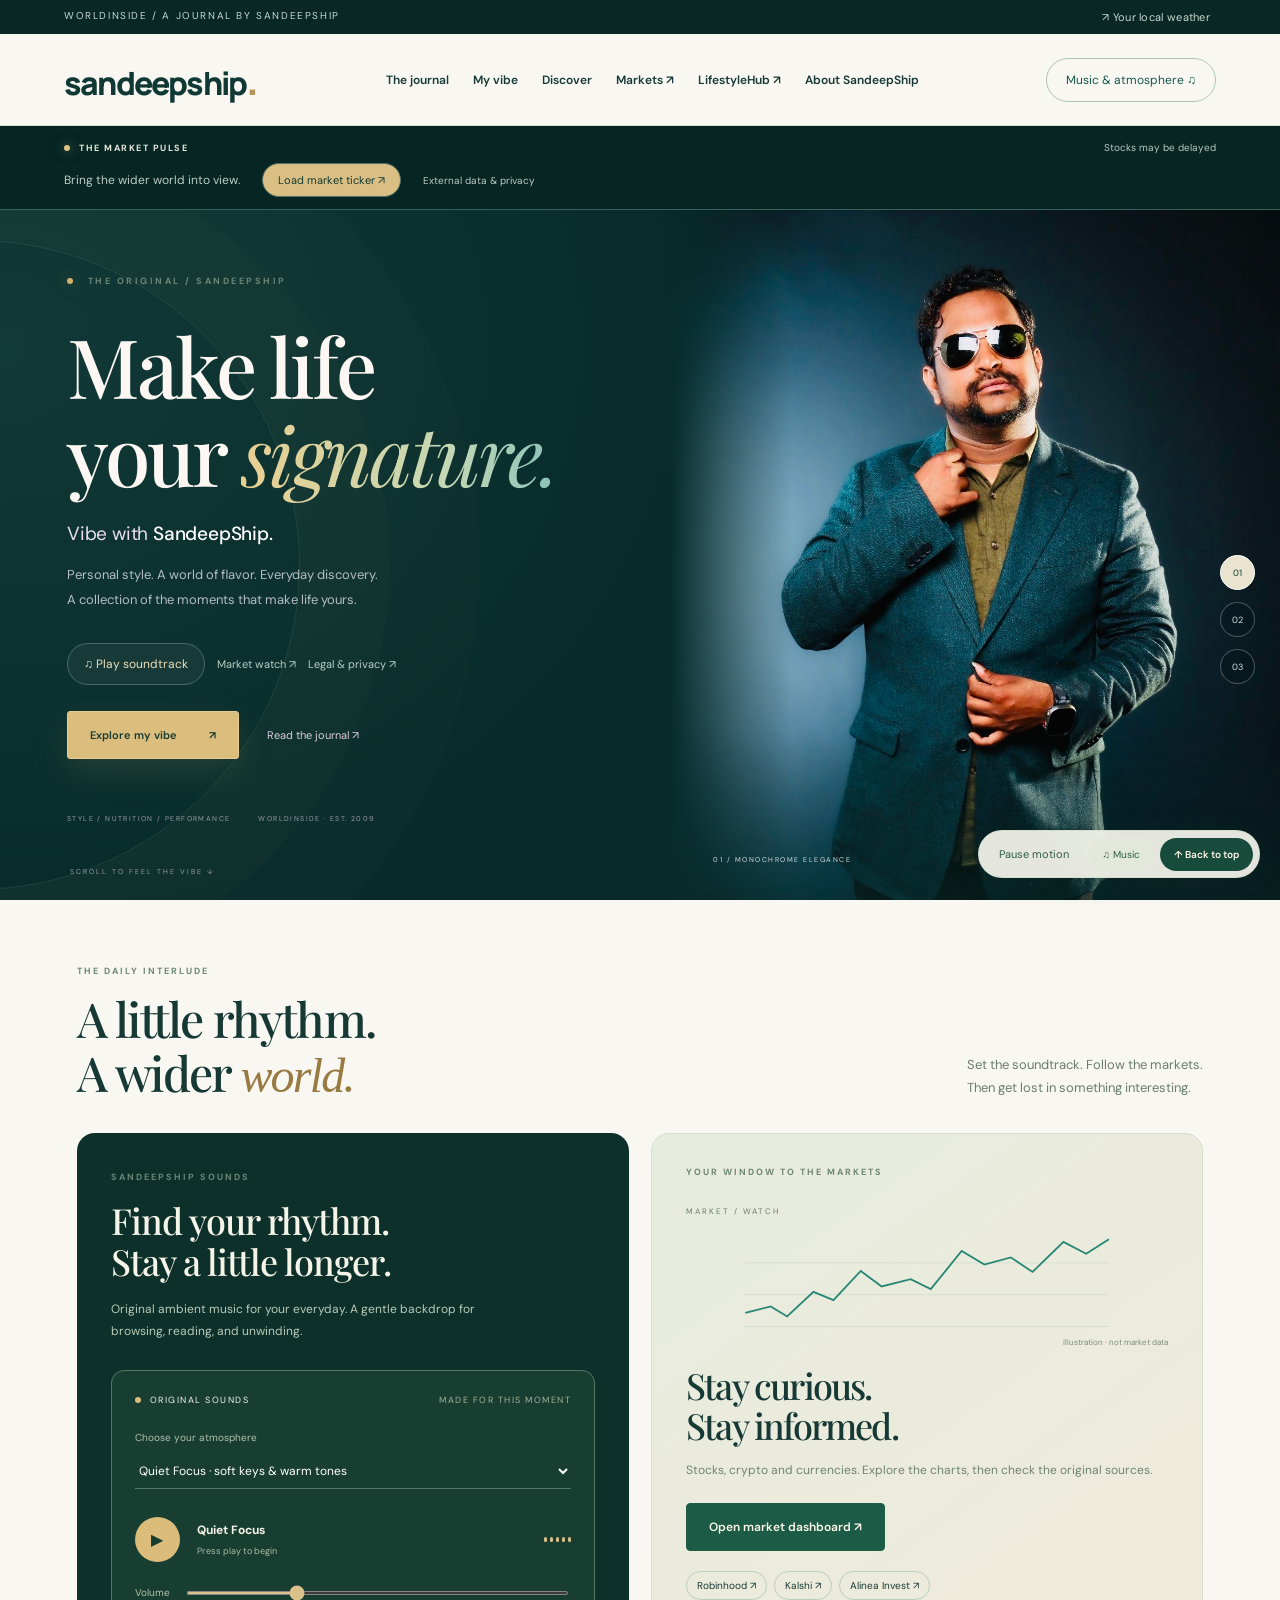
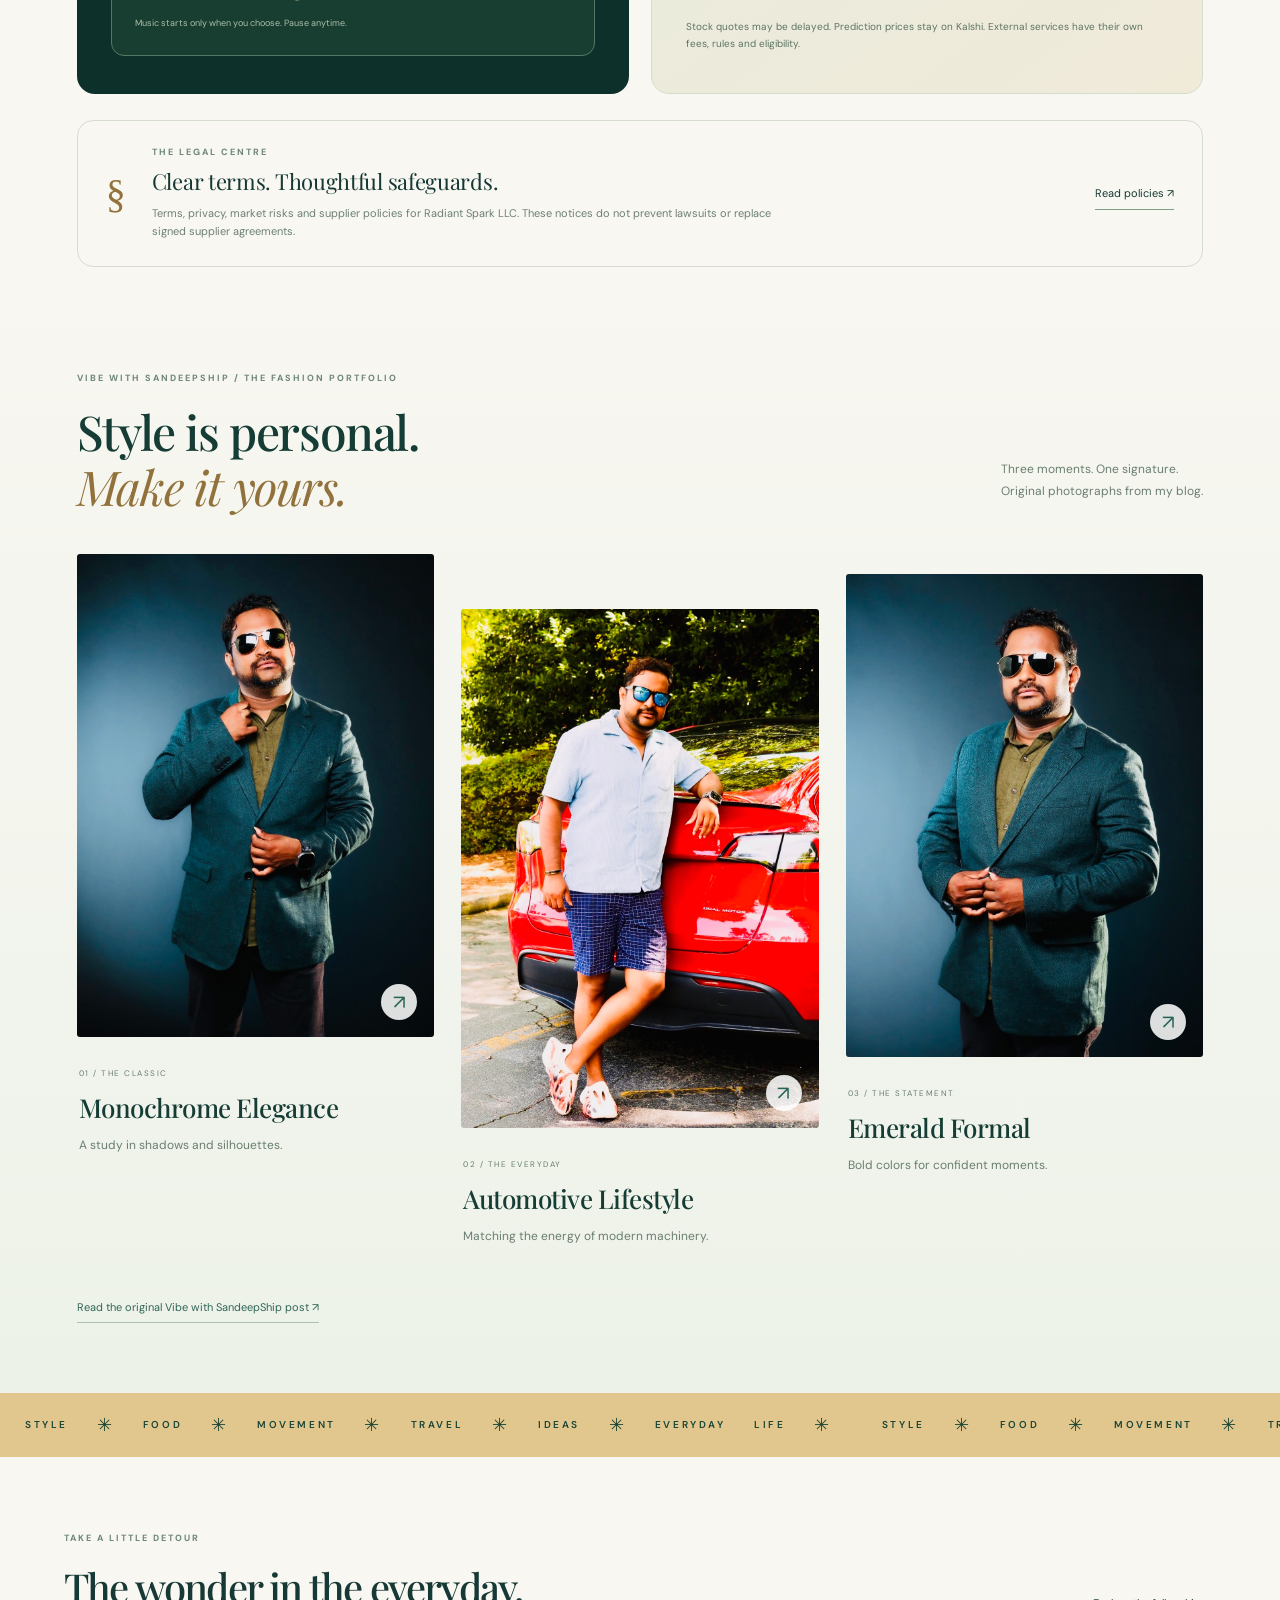
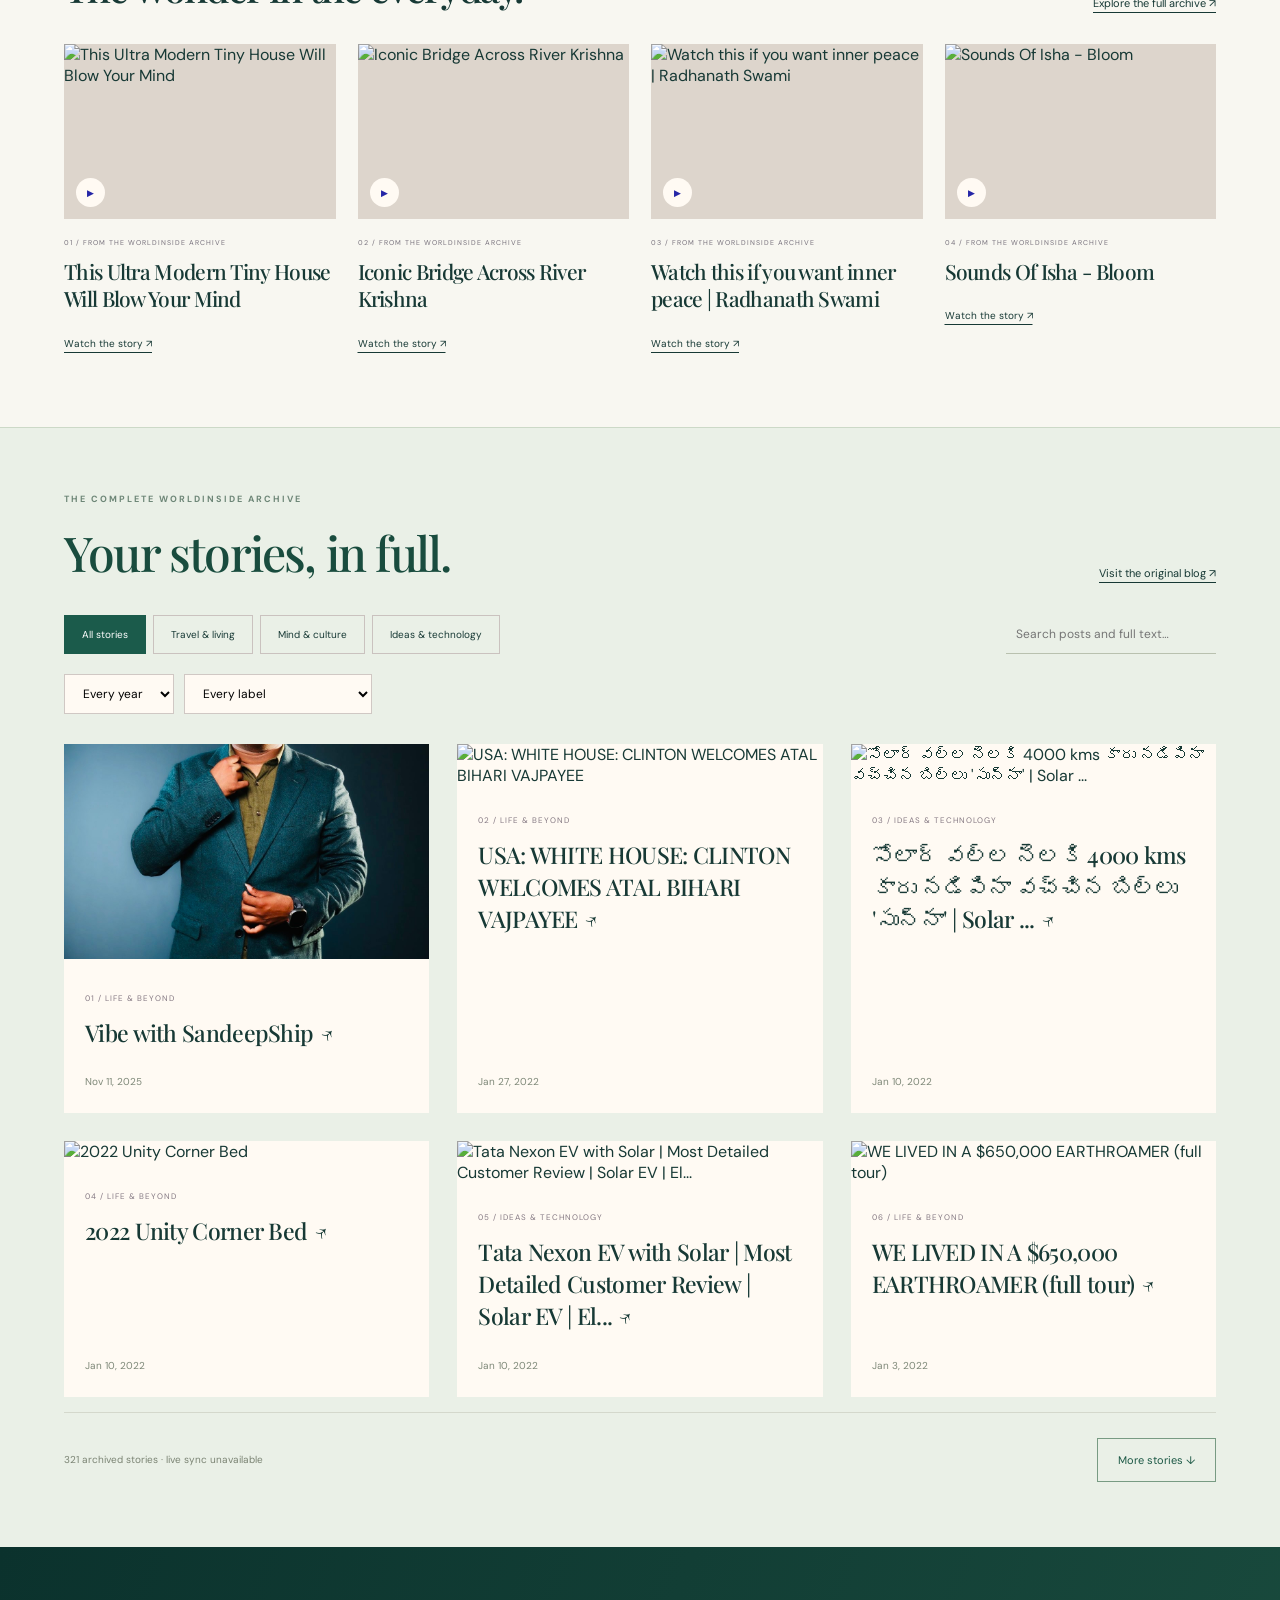
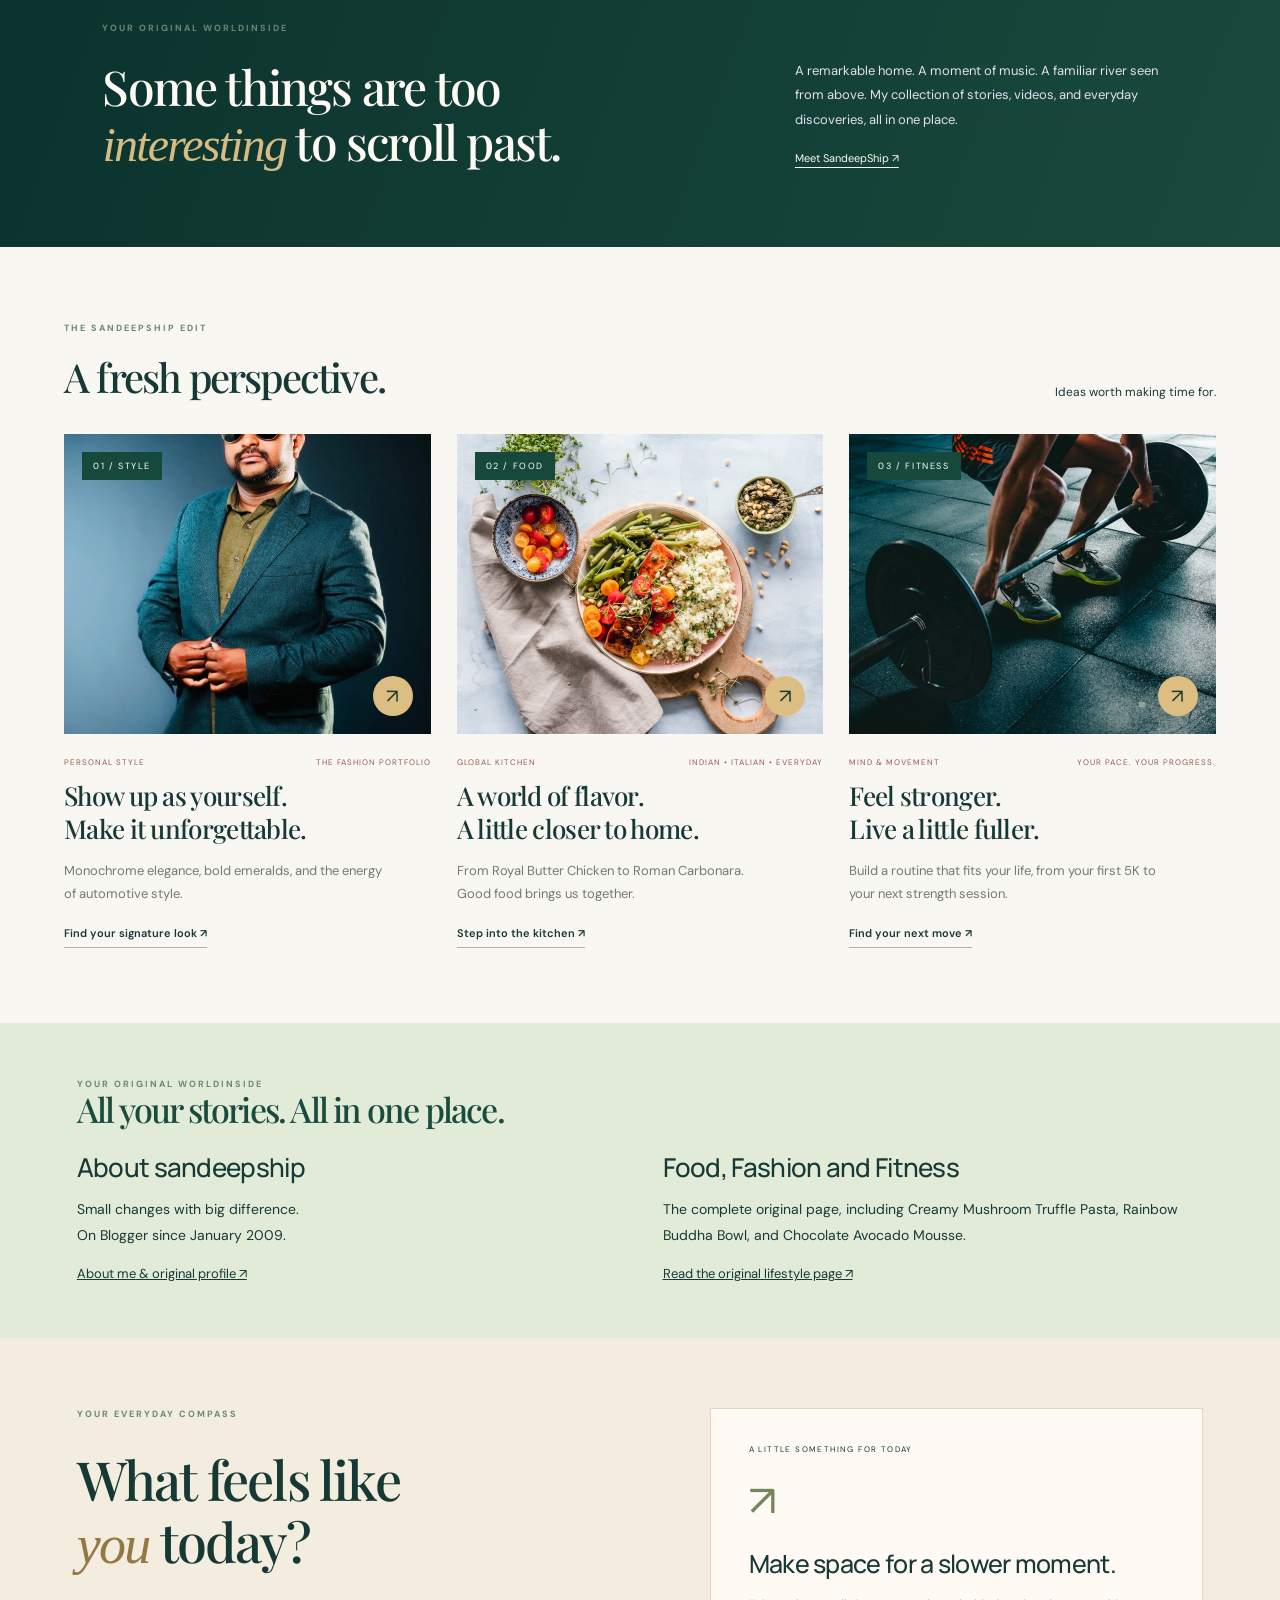
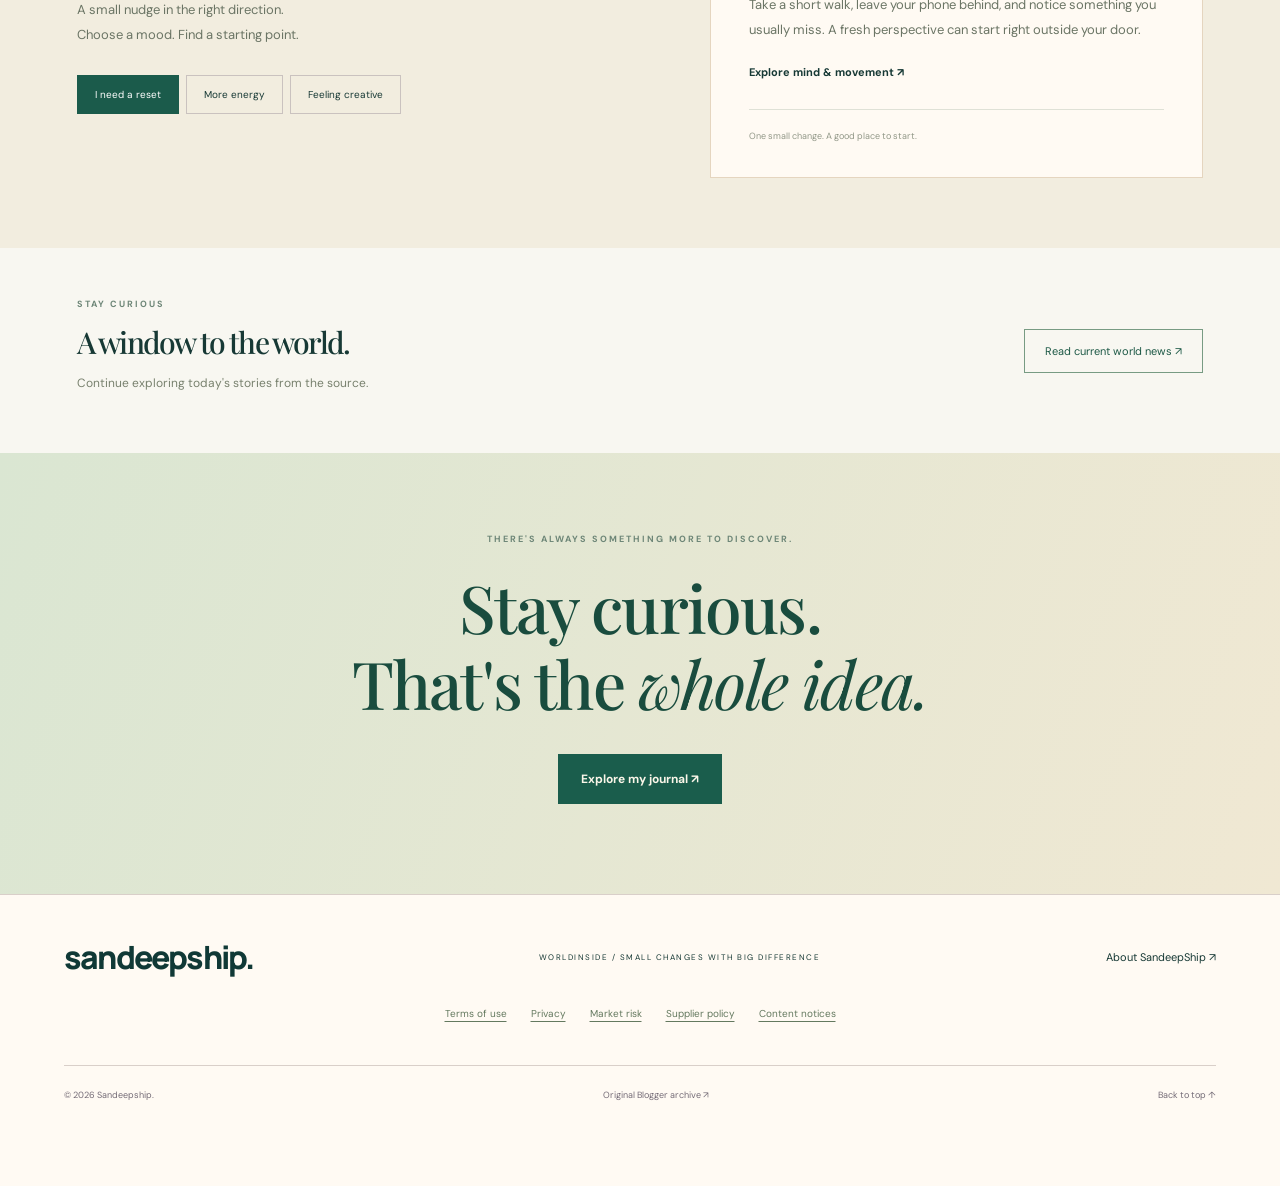
==== commit 3d028b44: "Bring music and market pulse to the top; surface legal centre and scroll controls" ====
--- a/index.html
+++ b/index.html
@@ -1,5 +1,5 @@
-<!DOCTYPE html><html lang="en"><head><meta charset="UTF-8"><meta name="viewport" content="width=device-width,initial-scale=1"><meta name="description" content="Small changes. A richer life. Explore Sandeepship's world of style, food, fitness, travel and everyday inspiration."><title>Vibe with SandeepShip — Style, stories & everyday discovery</title><link rel="preconnect" href="https://fonts.googleapis.com"><link href="https://fonts.googleapis.com/css2?family=DM+Sans:wght@400;500;600;700&family=Manrope:wght@400;500;600;700;800&display=swap" rel="stylesheet"><link rel="stylesheet" href="style.css"><link href="https://fonts.googleapis.com/css2?family=Playfair+Display:ital,wght@0,500;0,600;1,500&display=swap" rel="stylesheet"><link rel="stylesheet" href="worldinside.css"><link rel="stylesheet" href="vibe.css"><link rel="stylesheet" href="elevated.css"></head><body class="worldinside"><div class="reading-progress" aria-hidden="true"></div><div class="topline"><span>WORLDINSIDE / A JOURNAL BY SANDEEPSHIP</span><button id="weather">↗ Your local weather</button></div><header><a class="logo" href="./">sandeepship<span class="dot">.</span></a><nav aria-label="Main navigation"><a href="#journal">The journal</a><a href="#portfolio">My vibe</a><a href="#discover">Discover</a><a href="markets.html">Markets ↗</a><a href="https://lifestyle.radiantsparkllc.com/" target="_blank" rel="noopener">LifestyleHub ↗</a><a href="article.html?id=about">About SandeepShip</a></nav><a class="pill" href="#soundtrack">Set the mood ♫</a><button class="mobile" aria-label="Open navigation">☰</button></header><main><section class="vibe-hero" id="vibe"><div class="vibe-orbit" aria-hidden="true"></div><div class="vibe-copy"><div class="eyebrow"><span class="live-dot"></span> THE ORIGINAL / SANDEEPSHIP</div><h1>Make life<br>your <em>signature.</em></h1><p class="vibe-intro">Vibe with <strong>SandeepShip.</strong></p><p class="vibe-description">Personal style. A world of flavor. Everyday discovery.<br>A collection of the moments that make life yours.</p><div class="vibe-actions"><a class="vibe-cta" href="#portfolio">Explore my vibe <span>↗</span></a><a href="#journal">Read the journal ↗</a></div><div class="vibe-mini"><span>STYLE / NUTRITION / PERFORMANCE</span><span>WORLDINSIDE · EST. 2009</span></div></div><div class="vibe-portrait"><img id="hero-portrait" src="images/vibe-1.jpg" alt="SandeepShip wearing a teal blazer and sunglasses"><div class="portrait-caption"><span id="portrait-name">01 / MONOCHROME ELEGANCE</span><span>THE PERSONAL EDIT</span></div><div class="portrait-switch" role="group" aria-label="Choose featured portrait"><button class="selected" data-portrait="1" aria-label="Show Monochrome Elegance" aria-pressed="true">01</button><button data-portrait="2" aria-label="Show Automotive Lifestyle" aria-pressed="false">02</button><button data-portrait="3" aria-label="Show Emerald Formal" aria-pressed="false">03</button></div></div><a class="vibe-scroll" href="#portfolio">SCROLL TO FEEL THE VIBE ↓</a></section><section class="portfolio" id="portfolio"><div class="section-heading"><div><div class="eyebrow">VIBE WITH SANDEEPSHIP / THE FASHION PORTFOLIO</div><h2>Style is personal.<br><em>Make it yours.</em></h2></div><p>Three moments. One signature.<br>Original photographs from my blog.</p></div><div class="portfolio-grid"><button class="portfolio-card" data-photo="1" aria-label="View Monochrome Elegance photo"><div class="portfolio-photo"><img src="images/vibe-1.jpg" alt="SandeepShip in a teal blazer, adjusting his lapel" loading="lazy"><span class="expand-photo">↗</span></div><div class="portfolio-label"><span>01 / THE CLASSIC</span><h3>Monochrome Elegance</h3><p>A study in shadows and silhouettes.</p></div></button><button class="portfolio-card" data-photo="2" aria-label="View Automotive Lifestyle photo"><div class="portfolio-photo"><img src="images/vibe-2.jpg" alt="SandeepShip beside a red car in a relaxed summer outfit" loading="lazy"><span class="expand-photo">↗</span></div><div class="portfolio-label"><span>02 / THE EVERYDAY</span><h3>Automotive Lifestyle</h3><p>Matching the energy of modern machinery.</p></div></button><button class="portfolio-card" data-photo="3" aria-label="View Emerald Formal photo"><div class="portfolio-photo"><img src="images/vibe-3.jpg" alt="SandeepShip in an emerald-toned blazer and sunglasses" loading="lazy"><span class="expand-photo">↗</span></div><div class="portfolio-label"><span>03 / THE STATEMENT</span><h3>Emerald Formal</h3><p>Bold colors for confident moments.</p></div></button></div><a class="portfolio-source" href="article.html?id=2446367181647052697">Read the original Vibe with SandeepShip post ↗</a></section><div class="living-ticker" aria-label="Explore style, food, movement, travel and ideas"><div class="ticker-track"><span>STYLE <b>✳</b> FOOD <b>✳</b> MOVEMENT <b>✳</b> TRAVEL <b>✳</b> IDEAS <b>✳</b> EVERYDAY LIFE <b>✳</b></span><span aria-hidden="true">STYLE <b>✳</b> FOOD <b>✳</b> MOVEMENT <b>✳</b> TRAVEL <b>✳</b> IDEAS <b>✳</b> EVERYDAY LIFE <b>✳</b></span></div></div><section class="market-teaser"><div><span class="eyebrow">A WINDOW TO WHAT'S NEXT</span><h2>Stay curious. Stay informed.</h2><p>Explore auto-updating stock charts, crypto, currencies, and prediction-market sources.</p></div><a class="market-button" href="markets.html">Open market watch <span>↗</span></a><small>Market information only. Stock quotes may be delayed. No trading or deposits on this website.</small></section><section class="watch-section" id="discover"><div class="section-heading"><div><div class="eyebrow">TAKE A LITTLE DETOUR</div><h2>The wonder in the everyday.</h2></div><a href="#journal">Explore the full archive ↗</a></div><div class="watch-grid"><a class="watch-card" href="article.html?id=1956153301595993813"><div class="watch-photo"><img src="https://img.youtube.com/vi/PFNdIup9kS0/hqdefault.jpg" alt="This Ultra Modern Tiny House Will Blow Your Mind" loading="lazy"><span>▶</span></div><div class="watch-meta">01 / FROM THE WORLDINSIDE ARCHIVE</div><h3>This Ultra Modern Tiny House Will Blow Your Mind</h3><span class="watch-link">Watch the story ↗</span></a><a class="watch-card" href="article.html?id=6877110669280914068"><div class="watch-photo"><img src="https://img.youtube.com/vi/jLS9HU70KYY/hqdefault.jpg" alt="Iconic Bridge Across River Krishna" loading="lazy"><span>▶</span></div><div class="watch-meta">02 / FROM THE WORLDINSIDE ARCHIVE</div><h3>Iconic Bridge Across River Krishna</h3><span class="watch-link">Watch the story ↗</span></a><a class="watch-card" href="article.html?id=3439169102356245470"><div class="watch-photo"><img src="https://img.youtube.com/vi/3tj1v0zfRJs/hqdefault.jpg" alt="Watch this if you want inner peace | Radhanath Swami" loading="lazy"><span>▶</span></div><div class="watch-meta">03 / FROM THE WORLDINSIDE ARCHIVE</div><h3>Watch this if you want inner peace | Radhanath Swami</h3><span class="watch-link">Watch the story ↗</span></a><a class="watch-card" href="article.html?id=4830506917569778034"><div class="watch-photo"><img src="https://img.youtube.com/vi/4ZtihFRxK28/hqdefault.jpg" alt="Sounds Of Isha - Bloom" loading="lazy"><span>▶</span></div><div class="watch-meta">04 / FROM THE WORLDINSIDE ARCHIVE</div><h3>Sounds Of Isha - Bloom</h3><span class="watch-link">Watch the story ↗</span></a></div></section><section class="journal" id="journal"><div class="section-heading"><div><div class="eyebrow">THE COMPLETE WORLDINSIDE ARCHIVE</div><h2>Your stories, in full.</h2></div><a href="https://sandeepship.blogspot.com/" target="_blank" rel="noopener">Visit the original blog ↗</a></div><div class="journal-toolbar"><div class="filters" role="group" aria-label="Filter stories"><button class="active" data-filter="all">All stories</button><button data-filter="travel">Travel & living</button><button data-filter="wellness">Mind & culture</button><button data-filter="tech">Ideas & technology</button></div><input type="search" id="search" placeholder="Search posts and full text…" aria-label="Search the journal"></div><div class="archive-tools"><select id="archive-year" aria-label="Filter by year"><option value="">Every year</option></select><select id="archive-label" aria-label="Filter by original label"><option value="">Every label</option></select></div><div id="posts" class="posts"></div><div class="journal-footer"><span id="feed-status" aria-live="polite">Loading the journal…</span><button class="outline" id="more">More stories ↓</button></div></section>
+<!DOCTYPE html><html lang="en"><head><meta charset="UTF-8"><meta name="viewport" content="width=device-width,initial-scale=1"><meta name="description" content="Small changes. A richer life. Explore Sandeepship's world of style, food, fitness, travel and everyday inspiration."><title>Vibe with SandeepShip — Style, stories & everyday discovery</title><link rel="preconnect" href="https://fonts.googleapis.com"><link href="https://fonts.googleapis.com/css2?family=DM+Sans:wght@400;500;600;700&family=Manrope:wght@400;500;600;700;800&display=swap" rel="stylesheet"><link rel="stylesheet" href="style.css"><link href="https://fonts.googleapis.com/css2?family=Playfair+Display:ital,wght@0,500;0,600;1,500&display=swap" rel="stylesheet"><link rel="stylesheet" href="worldinside.css"><link rel="stylesheet" href="vibe.css"><link rel="stylesheet" href="elevated.css"></head><body class="worldinside" id="page-top"><div class="reading-progress" aria-hidden="true"></div><div class="topline"><span>WORLDINSIDE / A JOURNAL BY SANDEEPSHIP</span><button id="weather">↗ Your local weather</button></div><header><a class="logo" href="./">sandeepship<span class="dot">.</span></a><nav aria-label="Main navigation"><a href="#journal">The journal</a><a href="#portfolio">My vibe</a><a href="#discover">Discover</a><a href="markets.html">Markets ↗</a><a href="https://lifestyle.radiantsparkllc.com/" target="_blank" rel="noopener">LifestyleHub ↗</a><a href="article.html?id=about">About SandeepShip</a></nav><a class="pill" href="#soundtrack">Music & atmosphere ♫</a><button class="mobile" aria-label="Open navigation">☰</button></header><section class="market-ribbon" aria-label="Market ticker"><div class="market-ribbon-title"><span class="pulse-dot" aria-hidden="true"></span><strong>THE MARKET PULSE</strong><span>Stocks may be delayed</span></div><div id="home-ticker-prompt"><p>Bring the wider world into view.</p><button id="load-home-ticker">Load market ticker ↗</button><a href="legal.html#privacy">External data & privacy</a></div><div id="home-ticker" hidden></div><div id="home-ticker-tools" hidden><span id="home-ticker-status" role="status">Loading TradingView…</span><button id="unload-home-ticker">Close ticker</button><a href="markets.html">Full dashboard ↗</a></div></section><main><section class="vibe-hero" id="vibe"><div class="vibe-orbit" aria-hidden="true"></div><div class="vibe-copy"><div class="eyebrow"><span class="live-dot"></span> THE ORIGINAL / SANDEEPSHIP</div><h1>Make life<br>your <em>signature.</em></h1><p class="vibe-intro">Vibe with <strong>SandeepShip.</strong></p><p class="vibe-description">Personal style. A world of flavor. Everyday discovery.<br>A collection of the moments that make life yours.</p><div class="hero-utilities"><button id="quick-sound" aria-label="Play soundtrack">♫ Play soundtrack</button><a href="markets.html">Market watch ↗</a><a href="legal.html">Legal & privacy ↗</a></div><div class="vibe-actions"><a class="vibe-cta" href="#portfolio">Explore my vibe <span>↗</span></a><a href="#journal">Read the journal ↗</a></div><div class="vibe-mini"><span>STYLE / NUTRITION / PERFORMANCE</span><span>WORLDINSIDE · EST. 2009</span></div></div><div class="vibe-portrait"><img id="hero-portrait" src="images/vibe-1.jpg" alt="SandeepShip wearing a teal blazer and sunglasses"><div class="portrait-caption"><span id="portrait-name">01 / MONOCHROME ELEGANCE</span><span>THE PERSONAL EDIT</span></div><div class="portrait-switch" role="group" aria-label="Choose featured portrait"><button class="selected" data-portrait="1" aria-label="Show Monochrome Elegance" aria-pressed="true">01</button><button data-portrait="2" aria-label="Show Automotive Lifestyle" aria-pressed="false">02</button><button data-portrait="3" aria-label="Show Emerald Formal" aria-pressed="false">03</button></div></div><a class="vibe-scroll" href="#portfolio">SCROLL TO FEEL THE VIBE ↓</a></section><section class="experience-intro" id="experience"><div><span class="eyebrow">THE DAILY INTERLUDE</span><h2>A little rhythm.<br>A wider <em>world.</em></h2></div><p>Set the soundtrack. Follow the markets.<br>Then get lost in something interesting.</p></section><div class="experience-grid"><section class="daily" id="soundtrack"><div><div class="eyebrow">SANDEEPSHIP SOUNDS</div><h2>Find your rhythm.<br>Stay a little longer.</h2><p>Original ambient music for your everyday. A gentle backdrop for browsing, reading, and unwinding.</p></div><div class="radio"><div class="onair"><i></i> ORIGINAL SOUNDS <span>MADE FOR THIS MOMENT</span></div><label for="station">Choose your atmosphere</label><select id="station"><option value="focus">Quiet Focus · soft keys & warm tones</option><option value="unwind">Slow Sunday · calm & spacious</option><option value="night">After Hours · low & mellow</option></select><div class="player"><button id="play" aria-label="Play soundtrack">▶</button><div><strong id="station-name">Quiet Focus</strong><span id="radio-status" aria-live="polite">Press play to begin</span></div><div class="sound-bars" aria-hidden="true"><i></i><i></i><i></i><i></i><i></i></div></div><label class="volume-row" for="sound-volume">Volume <input id="sound-volume" type="range" min="0" max="100" value="28"></label><p class="sound-note">Music starts only when you choose. Pause anytime.</p></div></section><section class="market-teaser" id="market-watch"><span class="eyebrow">YOUR WINDOW TO THE MARKETS</span><div class="market-art" aria-hidden="true"><span>MARKET / WATCH</span><svg viewBox="0 0 400 110" fill="none"><path d="M0 90 L28 83 L46 94 L75 67 L97 76 L127 44 L150 61 L182 53 L204 64 L238 22 L263 37 L292 29 L316 45 L350 12 L375 25 L400 9" stroke="currentColor" stroke-width="2"/><path d="M0 35 H400 M0 70 H400 M0 105 H400" stroke="currentColor" opacity=".12"/></svg><small>Illustration · not market data</small></div><h2>Stay curious.<br>Stay informed.</h2><p>Stocks, crypto and currencies. Explore the charts, then check the original sources.</p><a class="market-button" href="markets.html">Open market dashboard ↗</a><div class="provider-pills"><a href="https://robinhood.com/us/en/" target="_blank" rel="noopener">Robinhood ↗</a><a href="https://kalshi.com/browse" target="_blank" rel="noopener">Kalshi ↗</a><a href="https://www.alinea-invest.com/" target="_blank" rel="noopener">Alinea Invest ↗</a></div><small>Stock quotes may be delayed. Prediction prices stay on Kalshi. External services have their own fees, rules and eligibility.</small></section></div><section class="legal-callout"><span class="legal-monogram" aria-hidden="true">§</span><div><span class="eyebrow">THE LEGAL CENTRE</span><h3>Clear terms. Thoughtful safeguards.</h3><p>Terms, privacy, market risks and supplier policies for Radiant Spark LLC. These notices do not prevent lawsuits or replace signed supplier agreements.</p></div><a href="legal.html">Read policies ↗</a></section><section class="portfolio" id="portfolio"><div class="section-heading"><div><div class="eyebrow">VIBE WITH SANDEEPSHIP / THE FASHION PORTFOLIO</div><h2>Style is personal.<br><em>Make it yours.</em></h2></div><p>Three moments. One signature.<br>Original photographs from my blog.</p></div><div class="portfolio-grid"><button class="portfolio-card" data-photo="1" aria-label="View Monochrome Elegance photo"><div class="portfolio-photo"><img src="images/vibe-1.jpg" alt="SandeepShip in a teal blazer, adjusting his lapel" loading="lazy"><span class="expand-photo">↗</span></div><div class="portfolio-label"><span>01 / THE CLASSIC</span><h3>Monochrome Elegance</h3><p>A study in shadows and silhouettes.</p></div></button><button class="portfolio-card" data-photo="2" aria-label="View Automotive Lifestyle photo"><div class="portfolio-photo"><img src="images/vibe-2.jpg" alt="SandeepShip beside a red car in a relaxed summer outfit" loading="lazy"><span class="expand-photo">↗</span></div><div class="portfolio-label"><span>02 / THE EVERYDAY</span><h3>Automotive Lifestyle</h3><p>Matching the energy of modern machinery.</p></div></button><button class="portfolio-card" data-photo="3" aria-label="View Emerald Formal photo"><div class="portfolio-photo"><img src="images/vibe-3.jpg" alt="SandeepShip in an emerald-toned blazer and sunglasses" loading="lazy"><span class="expand-photo">↗</span></div><div class="portfolio-label"><span>03 / THE STATEMENT</span><h3>Emerald Formal</h3><p>Bold colors for confident moments.</p></div></button></div><a class="portfolio-source" href="article.html?id=2446367181647052697">Read the original Vibe with SandeepShip post ↗</a></section><div class="living-ticker" aria-label="Explore style, food, movement, travel and ideas"><div class="ticker-track"><span>STYLE <b>✳</b> FOOD <b>✳</b> MOVEMENT <b>✳</b> TRAVEL <b>✳</b> IDEAS <b>✳</b> EVERYDAY LIFE <b>✳</b></span><span aria-hidden="true">STYLE <b>✳</b> FOOD <b>✳</b> MOVEMENT <b>✳</b> TRAVEL <b>✳</b> IDEAS <b>✳</b> EVERYDAY LIFE <b>✳</b></span></div></div><section class="watch-section" id="discover"><div class="section-heading"><div><div class="eyebrow">TAKE A LITTLE DETOUR</div><h2>The wonder in the everyday.</h2></div><a href="#journal">Explore the full archive ↗</a></div><div class="watch-grid"><a class="watch-card" href="article.html?id=1956153301595993813"><div class="watch-photo"><img src="https://img.youtube.com/vi/PFNdIup9kS0/hqdefault.jpg" alt="This Ultra Modern Tiny House Will Blow Your Mind" loading="lazy"><span>▶</span></div><div class="watch-meta">01 / FROM THE WORLDINSIDE ARCHIVE</div><h3>This Ultra Modern Tiny House Will Blow Your Mind</h3><span class="watch-link">Watch the story ↗</span></a><a class="watch-card" href="article.html?id=6877110669280914068"><div class="watch-photo"><img src="https://img.youtube.com/vi/jLS9HU70KYY/hqdefault.jpg" alt="Iconic Bridge Across River Krishna" loading="lazy"><span>▶</span></div><div class="watch-meta">02 / FROM THE WORLDINSIDE ARCHIVE</div><h3>Iconic Bridge Across River Krishna</h3><span class="watch-link">Watch the story ↗</span></a><a class="watch-card" href="article.html?id=3439169102356245470"><div class="watch-photo"><img src="https://img.youtube.com/vi/3tj1v0zfRJs/hqdefault.jpg" alt="Watch this if you want inner peace | Radhanath Swami" loading="lazy"><span>▶</span></div><div class="watch-meta">03 / FROM THE WORLDINSIDE ARCHIVE</div><h3>Watch this if you want inner peace | Radhanath Swami</h3><span class="watch-link">Watch the story ↗</span></a><a class="watch-card" href="article.html?id=4830506917569778034"><div class="watch-photo"><img src="https://img.youtube.com/vi/4ZtihFRxK28/hqdefault.jpg" alt="Sounds Of Isha - Bloom" loading="lazy"><span>▶</span></div><div class="watch-meta">04 / FROM THE WORLDINSIDE ARCHIVE</div><h3>Sounds Of Isha - Bloom</h3><span class="watch-link">Watch the story ↗</span></a></div></section><section class="journal" id="journal"><div class="section-heading"><div><div class="eyebrow">THE COMPLETE WORLDINSIDE ARCHIVE</div><h2>Your stories, in full.</h2></div><a href="https://sandeepship.blogspot.com/" target="_blank" rel="noopener">Visit the original blog ↗</a></div><div class="journal-toolbar"><div class="filters" role="group" aria-label="Filter stories"><button class="active" data-filter="all">All stories</button><button data-filter="travel">Travel & living</button><button data-filter="wellness">Mind & culture</button><button data-filter="tech">Ideas & technology</button></div><input type="search" id="search" placeholder="Search posts and full text…" aria-label="Search the journal"></div><div class="archive-tools"><select id="archive-year" aria-label="Filter by year"><option value="">Every year</option></select><select id="archive-label" aria-label="Filter by original label"><option value="">Every label</option></select></div><div id="posts" class="posts"></div><div class="journal-footer"><span id="feed-status" aria-live="polite">Loading the journal…</span><button class="outline" id="more">More stories ↓</button></div></section>
 <section class="editor-note"><div class="eyebrow">YOUR ORIGINAL WORLDINSIDE</div><h2>Some things are too<br><em>interesting</em> to scroll past.</h2><div><p>A remarkable home. A moment of music. A familiar river seen from above. My collection of stories, videos, and everyday discoveries, all in one place.</p><a href="article.html?id=about">Meet SandeepShip ↗</a></div></section><section class="edit"><div class="section-heading"><div><div class="eyebrow">THE SANDEEPSHIP EDIT</div><h2>A fresh perspective.</h2></div><span>Ideas worth making time for.</span></div><div class="editorial-grid"><article class="feature" id="style"><div class="photo"><img src="images/vibe-3.jpg" alt="SandeepShip’s Emerald Formal look" loading="lazy"><span class="photo-tag">01 / STYLE</span><button class="round" data-open="style" aria-label="Explore personal style">↗</button></div><div class="meta">PERSONAL STYLE <span>THE FASHION PORTFOLIO</span></div><h3>Show up as yourself.<br>Make it unforgettable.</h3><p>Monochrome elegance, bold emeralds, and the energy of automotive style.</p><button class="text-link" data-open="style">Find your signature look ↗</button></article><article class="feature" id="food"><div class="photo"><img src="images/food.jpg" alt="A colorful bowl of fresh ingredients" loading="lazy"><span class="photo-tag">02 / FOOD</span><button class="round" data-open="food" aria-label="Explore recipes">↗</button></div><div class="meta">GLOBAL KITCHEN <span>INDIAN • ITALIAN • EVERYDAY</span></div><h3>A world of flavor.<br>A little closer to home.</h3><p>From Royal Butter Chicken to Roman Carbonara. Good food brings us together.</p><button class="text-link" data-open="food">Step into the kitchen ↗</button></article><article class="feature" id="fitness"><div class="photo"><img src="images/fitness.jpg" alt="Strength training in a gym" loading="lazy"><span class="photo-tag">03 / FITNESS</span><button class="round" data-open="fitness" aria-label="Explore workout plans">↗</button></div><div class="meta">MIND & MOVEMENT <span>YOUR PACE. YOUR PROGRESS.</span></div><h3>Feel stronger.<br>Live a little fuller.</h3><p>Build a routine that fits your life, from your first 5K to your next strength session.</p><button class="text-link" data-open="fitness">Find your next move ↗</button></article></div></section>
 <section class="blog-details"><div class="eyebrow">YOUR ORIGINAL WORLDINSIDE</div><h2>All your stories. All in one place.</h2><div class="blog-detail-grid"><div><h3>About sandeepship</h3><p>Small changes with big difference.<br>On Blogger since January 2009.</p><a href="article.html?id=about">About me & original profile ↗</a></div><div><h3>Food, Fashion and Fitness</h3><p>The complete original page, including Creamy Mushroom Truffle Pasta, Rainbow Buddha Bowl, and Chocolate Avocado Mousse.</p><a href="article.html?id=page-8580572232613136229">Read the original lifestyle page ↗</a></div></div></section><section class="compass" id="compass"><div><div class="eyebrow">YOUR EVERYDAY COMPASS</div><h2>What feels like<br><em>you</em> today?</h2><p>A small nudge in the right direction.<br>Choose a mood. Find a starting point.</p><div class="moods"><button class="active" data-mood="reset">I need a reset</button><button data-mood="energy">More energy</button><button data-mood="creative">Feeling creative</button></div></div><div class="compass-card"><span class="tiny">A LITTLE SOMETHING FOR TODAY</span><div class="compass-icon">↗</div><h3 id="mood-title">Make space for a slower moment.</h3><p id="mood-copy">Take a short walk, leave your phone behind, and notice something you usually miss. A fresh perspective can start right outside your door.</p><a id="mood-link" href="#fitness">Explore mind & movement ↗</a><span class="note">One small change. A good place to start.</span></div></section>
-<section class="daily" id="soundtrack"><div><div class="eyebrow">SANDEEPSHIP SOUNDS</div><h2>Find your rhythm.<br>Stay a little longer.</h2><p>Original ambient music for your everyday. A gentle backdrop for browsing, reading, and unwinding.</p></div><div class="radio"><div class="onair"><i></i> ORIGINAL SOUNDS <span>MADE FOR THIS MOMENT</span></div><label for="station">Choose your atmosphere</label><select id="station"><option value="focus">Quiet Focus · soft keys & warm tones</option><option value="unwind">Slow Sunday · calm & spacious</option><option value="night">After Hours · low & mellow</option></select><div class="player"><button id="play" aria-label="Play soundtrack">▶</button><div><strong id="station-name">Quiet Focus</strong><span id="radio-status" aria-live="polite">Press play to begin</span></div><div class="sound-bars" aria-hidden="true"><i></i><i></i><i></i><i></i><i></i></div></div><label class="volume-row" for="sound-volume">Volume <input id="sound-volume" type="range" min="0" max="100" value="28"></label><p class="sound-note">Music starts only when you choose. Pause anytime.</p></div></section><section class="world"><div><div class="eyebrow">STAY CURIOUS</div><h2>A window to the world.</h2><p>Continue exploring today's stories from the source.</p></div><a class="outline" href="https://news.google.com/" target="_blank" rel="noopener">Read current world news ↗</a></section>
-<section class="closing"><span class="eyebrow">THERE'S ALWAYS SOMETHING MORE TO DISCOVER.</span><h2>Stay curious.<br>That's the <em>whole idea.</em></h2><a href="#journal" class="lime-button">Explore my journal ↗</a></section></main><footer><div class="footer-top"><a class="logo" href="./">sandeepship.</a><span>WORLDINSIDE / SMALL CHANGES WITH BIG DIFFERENCE</span><a href="article.html?id=about">About SandeepShip ↗</a></div><div class="footer-legal"><a href="legal.html#terms">Terms of use</a><a href="legal.html#privacy">Privacy</a><a href="legal.html#market-risk">Market risk</a><a href="legal.html#suppliers">Supplier policy</a><a href="legal.html#content-notices">Content notices</a></div><div class="footer-bottom"><span>© <span id="year"></span> Sandeepship.</span><a href="https://sandeepship.blogspot.com/" target="_blank" rel="noopener">Original Blogger archive ↗</a><a href="#journal">Back to the stories ↑</a></div></footer><dialog id="dialog"><button class="close" aria-label="Close dialog">✕</button><div id="dialog-content"></div></dialog><dialog id="photo-dialog" aria-label="SandeepShip photo gallery"><div class="photo-dialog-bar"><span id="photo-title">Monochrome Elegance</span><button id="photo-close" aria-label="Close photo">✕</button></div><img id="full-photo" src="images/vibe-1.jpg" alt="Monochrome Elegance"><div class="photo-dialog-nav"><button id="photo-prev" aria-label="Previous photo">← Previous</button><span id="photo-count">01 / 03</span><button id="photo-next" aria-label="Next photo">Next →</button></div></dialog><div class="quick-controls"><button id="motion-control" aria-pressed="false">Pause motion</button><button id="quick-sound" aria-label="Play soundtrack">♫ Play music</button><a href="#vibe" aria-label="Back to top">↑</a></div><script src="app.js"></script><script src="vibe.js"></script><script src="sounds.js"></script><script src="enhancements.js"></script></body></html>+<section class="world"><div><div class="eyebrow">STAY CURIOUS</div><h2>A window to the world.</h2><p>Continue exploring today's stories from the source.</p></div><a class="outline" href="https://news.google.com/" target="_blank" rel="noopener">Read current world news ↗</a></section>
+<section class="closing"><span class="eyebrow">THERE'S ALWAYS SOMETHING MORE TO DISCOVER.</span><h2>Stay curious.<br>That's the <em>whole idea.</em></h2><a href="#journal" class="lime-button">Explore my journal ↗</a></section></main><footer><div class="footer-top"><a class="logo" href="./">sandeepship.</a><span>WORLDINSIDE / SMALL CHANGES WITH BIG DIFFERENCE</span><a href="article.html?id=about">About SandeepShip ↗</a></div><div class="footer-legal"><a href="legal.html#terms">Terms of use</a><a href="legal.html#privacy">Privacy</a><a href="legal.html#market-risk">Market risk</a><a href="legal.html#suppliers">Supplier policy</a><a href="legal.html#content-notices">Content notices</a></div><div class="footer-bottom"><span>© <span id="year"></span> Sandeepship.</span><a href="https://sandeepship.blogspot.com/" target="_blank" rel="noopener">Original Blogger archive ↗</a><a href="#page-top">Back to top ↑</a></div></footer><dialog id="dialog"><button class="close" aria-label="Close dialog">✕</button><div id="dialog-content"></div></dialog><dialog id="photo-dialog" aria-label="SandeepShip photo gallery"><div class="photo-dialog-bar"><span id="photo-title">Monochrome Elegance</span><button id="photo-close" aria-label="Close photo">✕</button></div><img id="full-photo" src="images/vibe-1.jpg" alt="Monochrome Elegance"><div class="photo-dialog-nav"><button id="photo-prev" aria-label="Previous photo">← Previous</button><span id="photo-count">01 / 03</span><button id="photo-next" aria-label="Next photo">Next →</button></div></dialog><div class="quick-controls"><button id="motion-control" title="Pause site animations. Use Close ticker to stop the external market ticker." aria-pressed="false">Pause motion</button><a href="#soundtrack" aria-label="Open soundtrack controls">♫ Music</a><a href="#page-top" aria-label="Back to top">↑ Back to top</a></div><script src="app.js"></script><script src="vibe.js"></script><script src="sounds.js"></script><script src="enhancements.js"></script><script src="ticker.js"></script></body></html>
--- a/elevated.css
+++ b/elevated.css
@@ -1,2 +1,7 @@
 :root{--ink:#103936;--paper:#f8f7f1;--lime:#d8b873;--accent:#177e76;--gold:#d5b16c}body.worldinside{color:#173935;background:#f8f7f1}.worldinside .topline{background:#092825;color:#c7d6ce}.worldinside header{background:#f8f7f1f2;border-color:#d8dfd3}.worldinside .logo{color:#103936}.worldinside .logo .dot{color:#ba9457}.worldinside .pill{border-color:#abc5b8;color:#17574f}.worldinside nav a:hover{color:#9d733e}.worldinside nav{gap:24px}.vibe-hero{background:#082b2a}.vibe-copy{background:radial-gradient(ellipse at 0 20%,#38736a32,transparent 75%)}.vibe-copy .eyebrow{color:#b7d2c5}.live-dot{background:#d5b16c;box-shadow:0 0 15px #d5b16c60}.vibe-copy h1 em{background:linear-gradient(90deg,#e8cf92,#c5d8b4 65%,#8ac2ba);background-clip:text;-webkit-background-clip:text;color:transparent}.vibe-actions .vibe-cta{background:#dbbd7e;border-color:#e7cc92;color:#173a32;box-shadow:0 12px 35px #d4bd7220}.vibe-portrait:after{background:linear-gradient(90deg,#082b2a,transparent 20%),linear-gradient(0deg,#082b2a95,transparent 25%)}.vibe-orbit{border-color:#b4d6a820;box-shadow:0 0 0 90px #b9c48905,0 0 0 180px #b9c48904}.portrait-switch button.selected{color:#123d35;background:#e9e3cf}.portfolio{background:linear-gradient(#f8f7f1,#edf2e9)}.portfolio .section-heading h2,.portfolio-label h3{color:#163d35}.portfolio .section-heading h2 em{color:#92723c}.portfolio-label>span,.portfolio .section-heading>p,.portfolio-label p{color:#6a7e70}.expand-photo{color:#256454}.portfolio-source{color:#306657;border-color:#adc2ac}.worldinside .eyebrow{color:#6d8677}.worldinside .journal{background:#eaf0e7;border-color:#ccd9c7}.worldinside .journal h2,.worldinside .blog-details h2{color:#194c3e}.worldinside .filters button.active,.worldinside .moods button.active{background:#1b5b4b;border-color:#1b5b4b}.worldinside .outline{border-color:#789b83;color:#1d5946}.worldinside .editor-note{background:linear-gradient(110deg,#0b322d,#194a3d)}.editor-note h2 em{color:#d6bc83}.worldinside .blog-details{background:#e2ebd8}.worldinside .compass{background:#f2eddf}.worldinside .compass h2 em{color:#947743}.worldinside .photo-tag{background:#16483b}.worldinside .round{background:#ddbe82;color:#183c30}.worldinside .closing{background:linear-gradient(110deg,#dae6d2,#f0e8d3)}.worldinside .closing h2,.worldinside .closing h2 em{color:#194c3e}.worldinside .lime-button{background:#1a5d4c;color:#faf6e9}.worldinside .reading>h1{color:#194c3e}.worldinside .daily{background:#0e302b;color:#f5f4e8}.worldinside .daily p{color:#b8cbb9}.worldinside .radio{border-color:#557866;background:#183e32}.worldinside .radio select{background:#183e32;border-color:#557866}.worldinside .player button{background:#dbbc7a;color:#163e30}.worldinside .onair i{background:#dbbc7a}.reading-progress{position:fixed;top:0;left:0;right:0;height:3px;background:linear-gradient(90deg,#d9bf84,#39977f);transform:scaleX(0);transform-origin:left;z-index:100;pointer-events:none}.living-ticker{overflow:hidden;background:#e1c78e;color:#1a4535;position:relative}.ticker-track{display:flex;width:max-content;animation:flowing-ticker 34s linear infinite}.ticker-track>span{flex:none;padding:20px 25px;font-size:10px;letter-spacing:2.6px;word-spacing:24px;font-weight:600}.ticker-track b{font-size:18px;vertical-align:middle;font-weight:400}.living-ticker:hover .ticker-track{animation-play-state:paused}@keyframes flowing-ticker{to{transform:translateX(-50%)}}.motion-ready .scroll-reveal{opacity:0;transform:translateY(24px);transition:opacity .7s ease,transform .7s ease}.motion-ready .scroll-reveal.in-view,.motion-paused .scroll-reveal{opacity:1;transform:none}.motion-paused .ticker-track{animation-play-state:paused}.motion-paused *{scroll-behavior:auto!important;transition:none!important;animation:none!important}.quick-controls{position:fixed;right:20px;bottom:18px;z-index:35;display:flex;align-items:center;gap:6px;padding:6px;border:1px solid #b9ccb85c;border-radius:35px;background:#f7f7edec;backdrop-filter:blur(12px);box-shadow:0 5px 25px #123b2c14}.quick-controls button,.quick-controls a{border:0;background:transparent;padding:10px 14px;font-size:10px;color:#305d45;border-radius:25px}.quick-controls #quick-sound{background:#174b3c;color:#fcf7e9}.quick-controls a{background:#e3e9da}.volume-row{display:flex!important;align-items:center;gap:14px;font-size:10px;margin-top:24px;color:#c9d5bf}.volume-row input{flex:1;accent-color:#dac18a;min-width:70px;height:4px}.sound-note{font-size:9px!important;line-height:1.8;margin:16px 0 0!important;color:#abbfa9!important}.sound-bars{display:flex;align-items:center;gap:3px;margin-left:auto;height:28px}.sound-bars i{display:block;width:3px;background:#d9c18d;height:5px;border-radius:3px}.sound-playing .sound-bars i{animation:sound-level .9s ease-in-out infinite alternate}.sound-playing .sound-bars i:nth-child(2){animation-delay:.2s}.sound-playing .sound-bars i:nth-child(3){animation-delay:.5s}.sound-playing .sound-bars i:nth-child(4){animation-delay:.3s}.sound-playing .sound-bars i:nth-child(5){animation-delay:.6s}@keyframes sound-level{to{height:25px}}.market-teaser{padding:55px 7%;display:grid;grid-template-columns:1fr auto;gap:18px 35px;align-items:center;background:#f0f2e7;border-bottom:1px solid #d3dfcb}.market-teaser h2{font-size:34px;margin:15px 0}.market-teaser p{font-size:13px;line-height:1.8;color:#6f8470;margin:0;max-width:570px}.market-teaser small{grid-column:1/-1;font-size:9px;color:#7a8976;line-height:1.7}.market-button{display:inline-flex;align-items:center;justify-content:center;gap:25px;padding:15px 22px;border:1px solid #205c48;border-radius:4px;background:#1c5b46;color:#fbf7e9;font-size:12px;font-weight:600;cursor:pointer}.market-button:hover{background:#2a7358}.footer-legal{display:flex;justify-content:center;gap:24px;flex-wrap:wrap;font-size:10px;color:#64795f;padding:28px 0 10px}.footer-legal a{text-decoration:underline;text-underline-offset:4px}.content-legal{padding:35px 20px}.portal header.portal-header{max-width:1250px;padding:0 6%;margin:auto}.portal-header .logo span{font-size:35px;vertical-align:baseline;margin:0;color:#b99b60}.markets-main,.legal-main{max-width:1120px;margin:auto;padding:0 35px 50px}.portal-intro{padding:65px 0 45px}.portal-intro h1{font:500 68px/1.07 'Playfair Display',Georgia,serif;letter-spacing:-2px;color:#163e32;margin:24px 0}.portal-intro h1 em{font-family:inherit;color:#8b7b4a}.portal-intro>p{font-size:14px;line-height:1.8;color:#71856e;max-width:620px}.market-badges{display:flex;gap:9px;flex-wrap:wrap;margin-top:25px}.market-badges span{font-size:9px;color:#507d5a;padding:8px 12px;background:#e8f0df;border:1px solid #d2dfc8;border-radius:25px}.market-panel,.prediction-panel{padding:30px;border:1px solid #d5dfcc;background:#fffdf6;border-radius:8px;margin-bottom:30px}.portal .section-heading{margin-bottom:22px}.portal .section-heading h2{font-size:35px;margin:10px 0 0}.portal .section-heading>a{font-size:11px;color:#42784f}.data-disclosure{font-size:11px;line-height:1.9;color:#718369;max-width:850px}.widget-consent{padding:50px 25px;text-align:center;background:linear-gradient(135deg,#eef3e7,#f5f0df);border:1px dashed #bacbb1;border-radius:7px;margin:25px 0}.widget-glyph{font-size:48px;color:#739566;font-family:Georgia}.widget-consent h3{font-family:'Playfair Display',Georgia,serif;font-size:30px;margin:15px 0}.widget-consent p{font-size:12px;color:#7b8d71;max-width:460px;margin:0 auto 22px;line-height:1.9}.widget-consent>a{display:block;margin-top:18px;font-size:10px;color:#7d8e70;text-decoration:underline}.market-sources{border-top:1px solid #dce4d4;display:flex;gap:25px;flex-wrap:wrap;padding-top:22px;font-size:11px;color:#376e47}.widget-fallback{font-size:10px;line-height:1.9;color:#7e8e70;margin-top:17px}.widget-fallback a{text-decoration:underline}.quiet-button{background:transparent;border:1px solid #c9d7bd;padding:10px 14px;border-radius:4px;font-size:10px;color:#6b8561;cursor:pointer}#widget-status{font-size:10px;color:#6b8561;margin:18px 0}#quote-ticker{min-height:90px}#overview-widget{min-height:560px}.tradingview-widget-copyright{font-size:10px;text-align:center;padding:10px;color:#64816b}.tradingview-widget-copyright a{text-decoration:underline}.prediction-intro{font-size:13px;line-height:1.9;color:#78896d;max-width:780px}.topic-grid{display:grid;grid-template-columns:1fr 1fr;gap:14px;margin:25px 0}.topic-grid details{border:1px solid #d5e0cc;border-radius:5px;padding:20px;background:#f5f7ee}.topic-grid summary{font-size:13px;font-weight:600;cursor:pointer}.topic-grid summary span{float:right;color:#759568}.topic-grid p{font-size:12px;line-height:1.9;color:#7c8c70;margin:16px 0 0}.prediction-footnote{border-top:1px solid #dce4d4;padding-top:23px}.prediction-footnote strong{font-size:13px}.prediction-footnote p,.provider-note p{font-size:11px;line-height:1.9;color:#7c8c70}.prediction-footnote a{font-size:10px;text-decoration:underline;color:#3c7950}.provider-note{padding:15px 15px 25px}.provider-note h3{font-size:25px;font-family:'Playfair Display',Georgia,serif}.portal-footer{padding:35px 6%;background:#edf2e5!important;text-align:center;border-top:1px solid #d1ddc9}.portal-footer .logo{font-size:29px!important}.portal-footer>p{font-size:9px;color:#71896b;margin:20px 0}.legal-main{max-width:940px}.legal-date{font-size:10px;color:#8b947c}.legal-nav{display:flex;gap:12px;flex-wrap:wrap;border-top:1px solid #d4dfc9;border-bottom:1px solid #d4dfc9;padding:20px 0;margin-bottom:35px;position:static;background:none}.legal-nav a{font-size:11px;border:1px solid #ccd9be;border-radius:25px;padding:8px 13px}.legal-main>section:not(.portal-intro){scroll-margin-top:120px;padding:10px 0 30px;border-bottom:1px solid #d8e0cc;margin-bottom:25px}.legal-main h2{font-size:30px;color:#265c40;margin:15px 0 23px}.legal-main h3{font-size:18px;letter-spacing:-.3px;margin:26px 0 12px}.legal-main p{font-size:13px;line-height:1.95;color:#62785a}.legal-main p a{color:#326d48;text-decoration:underline}.worldinside footer{padding-bottom:85px}html{scroll-padding-top:110px}[hidden]{display:none!important}@media(max-width:950px){.worldinside nav{gap:15px;font-size:10px}.worldinside header>.pill{display:none}.market-teaser{padding:40px 6%}.market-teaser h2{font-size:30px}.portal-intro h1{font-size:58px}}@media(max-width:600px){.vibe-portrait:after{background:linear-gradient(180deg,#082b2a,transparent 15%),linear-gradient(0deg,#082b2a90,transparent 30%)}.worldinside .topline{font-size:7px}.worldinside header{height:76px}.worldinside nav{background:#f8f7f1;top:110px}.market-teaser{grid-template-columns:1fr;padding:35px 6%;gap:20px}.market-teaser h2{font-size:29px}.market-teaser p{font-size:12px}.market-teaser .market-button{justify-self:start;font-size:11px}.quick-controls{right:10px;bottom:10px;padding:4px;gap:1px}.quick-controls button,.quick-controls a{font-size:9px;padding:10px 12px}.footer-legal{gap:15px;font-size:9px;line-height:1.8}.markets-main,.legal-main{padding:0 22px 30px}.portal header.portal-header{height:auto;min-height:100px;flex-wrap:wrap;padding:18px 22px;gap:15px}.portal-header .logo{font-size:28px!important}.portal-header nav{display:flex!important;position:static!important;gap:21px;font-size:10px;width:100%;padding:0}.portal-header .pill{display:none!important}.portal-intro{padding:40px 0 28px}.portal-intro h1{font-size:46px;letter-spacing:-1.7px}.portal-intro>p{font-size:12px}.market-badges span{font-size:8px;padding:7px 10px}.market-panel,.prediction-panel{padding:20px 15px}.portal .section-heading{align-items:start}.portal .section-heading h2{font-size:29px}.portal .section-heading>a{font-size:9px;max-width:95px}.topic-grid{grid-template-columns:1fr}.market-sources{gap:18px;font-size:10px}.prediction-intro{font-size:12px}.widget-consent{padding:35px 16px}.widget-consent p{font-size:11px}.data-disclosure{font-size:10px}.legal-main h2{font-size:27px}.legal-main p{font-size:12px}.legal-nav{gap:8px}.legal-nav a{font-size:10px}.ticker-track>span{font-size:9px;word-spacing:18px;padding:17px 20px}.reading-progress{height:2px}}@media(prefers-reduced-motion:reduce){.ticker-track,.sound-bars i{animation:none!important}.motion-ready .scroll-reveal{opacity:1;transform:none;transition:none!important}html{scroll-behavior:auto!important}}
 .resource-section{padding:25px 0 30px}.resource-grid{display:grid;grid-template-columns:repeat(3,1fr);gap:18px}.resource-grid>a{padding:25px;border:1px solid #d1dfc5;background:#edf3e6;border-radius:7px}.resource-tag{font-size:8px;letter-spacing:1.6px;color:#64845e}.resource-grid h3{font-family:'Playfair Display',Georgia,serif;font-size:27px;margin:18px 0 13px}.resource-grid p,.resource-disclosure{font-size:11px;line-height:1.9;color:#75886b}.resource-disclosure{margin-top:22px;max-width:850px}.resource-grid>a:hover{border-color:#8eb27c;background:#e7f0df}@media(max-width:600px){.resource-grid{grid-template-columns:1fr;gap:12px}.resource-grid>a{padding:22px}.resource-grid h3{margin:12px 0}}
+/* The experience is available before the archive, with deliberate controls. */
+.market-ribbon{background:#062523;color:#e7eade;padding:15px 5% 12px;border-bottom:1px solid #37605b}.market-ribbon-title{display:flex;align-items:center;gap:9px;font-size:9px;letter-spacing:1.5px}.market-ribbon-title>span:last-child{margin-left:auto;color:#bac9bd;font-size:10px;letter-spacing:0}.pulse-dot{width:6px;height:6px;background:#dfc385;border-radius:50%;box-shadow:0 0 12px #dfc38580}#home-ticker-prompt{display:flex;gap:22px;align-items:center;margin-top:9px}#home-ticker-prompt p{font-size:12px;margin:0;color:#bdccc2}#home-ticker-prompt button{border:1px solid #58736a;border-radius:25px;background:#d9bf84;color:#173b32;padding:9px 15px;font-size:11px}#home-ticker-prompt a,.ticker-credit,#home-ticker-tools{font-size:10px;color:#bdccc2}.ticker-credit{display:block;padding:5px 0}#home-ticker-tools{display:flex;gap:18px;align-items:center;padding-top:8px}#home-ticker-tools[hidden],#home-ticker-prompt[hidden],#home-ticker[hidden]{display:none}#home-ticker-tools button{background:transparent;color:#d8dfce;border:1px solid #58736a;border-radius:15px;font-size:10px;padding:5px 12px}.hero-utilities{display:flex;gap:12px;align-items:center;flex-wrap:wrap;margin:26px 0}.hero-utilities button{border:1px solid #b9d4c54a;background:#ffffff0c;color:#eddfba;padding:12px 16px;border-radius:30px;font-size:12px}.hero-utilities a{font-size:11px;color:#b9cec3;padding:6px 0}.vibe-copy{padding-top:65px;padding-bottom:75px}.vibe-copy h1{font-size:clamp(60px,6.4vw,100px)}.experience-intro{padding:65px 6% 30px;display:flex;align-items:end;justify-content:space-between;gap:30px}.experience-intro h2{font-family:'Playfair Display',Georgia,serif;margin:15px 0 0;font-size:48px;line-height:1.12}.experience-intro em{color:#9a7a43}.experience-intro p{font-size:13px;line-height:1.8;color:#6a7d70;margin:0 0 3px}.experience-grid{display:grid;grid-template-columns:1fr 1fr;gap:22px;padding:0 6%}.experience-grid .daily{display:block;margin:0;border-radius:18px;padding:38px 34px;min-width:0}.experience-grid .daily h2{font-family:'Playfair Display',Georgia,serif;font-size:36px;line-height:1.15;letter-spacing:-1px;margin:17px 0}.experience-grid .daily>div>p{font-size:12px;line-height:1.8;max-width:380px}.experience-grid .radio{margin-top:28px;border-radius:13px;padding:23px;min-width:0}.experience-grid .radio select{max-width:100%;font-size:12px}.experience-grid .market-teaser{display:block;padding:32px 34px;margin:0;background:linear-gradient(145deg,#e6ecdf,#f0ead9);border:1px solid #d4decb;border-radius:18px}.experience-grid .market-teaser h2{font-family:'Playfair Display',Georgia,serif;font-size:36px;line-height:1.12;margin:12px 0 14px}.experience-grid .market-teaser>p{font-size:12px;line-height:1.8;margin-bottom:22px}.experience-grid .market-teaser>small{display:block;font-size:10px;line-height:1.7;margin-top:18px;color:#5d7464}.market-art{position:relative;padding:20px 0 4px;color:#278674}.market-art>span{font-size:8px;letter-spacing:2px;color:#68816e}.market-art svg{width:100%;height:100px;margin-top:12px}.market-art small{display:block;text-align:right;font-size:8px;color:#7a8c7b}.provider-pills{display:flex;gap:7px;flex-wrap:wrap;margin-top:20px}.provider-pills a{padding:7px 10px;font-size:10px;border:1px solid #bacdb7;border-radius:20px}.legal-callout{display:flex;align-items:center;gap:26px;margin:26px 6% 20px;padding:25px 28px;border:1px solid #d6ded0;border-radius:16px}.legal-monogram{font:40px Georgia,serif;color:#92733d}.legal-callout h3{font:22px 'Playfair Display',Georgia,serif;letter-spacing:-.3px;margin:8px 0}.legal-callout p{font-size:11px;line-height:1.7;color:#6d8072;margin:0;max-width:650px}.legal-callout>a{flex-shrink:0;margin-left:auto;font-size:11px;border-bottom:1px solid #839e87;padding:9px 0}.quick-controls{box-shadow:0 5px 28px #123b2c25;bottom:22px}.quick-controls a:last-child{background:#174b3c;color:#fcf7e9;font-weight:600}.quick-controls button{font-size:11px}.worldinside header{position:sticky;top:0;z-index:45}.motion-ready .scroll-reveal{transition:opacity .8s ease,transform .8s ease}.sound-playing .hero-utilities button{color:#062b24;background:#d8bc7c}.worldinside nav.open{z-index:50}
+@media(max-width:950px){.experience-grid{gap:16px;padding:0 4%}.experience-grid .daily,.experience-grid .market-teaser{padding:26px}.vibe-copy{padding-top:50px}.legal-callout{margin-left:4%;margin-right:4%}}
+@media(max-width:650px){.market-ribbon{padding:12px 5%}.market-ribbon-title{font-size:8px;letter-spacing:1px}.market-ribbon-title>span:last-child{font-size:9px}#home-ticker-prompt{flex-wrap:wrap;gap:10px 17px}#home-ticker-prompt p{flex-basis:100%;font-size:11px}.experience-intro{display:block;padding:40px 6% 24px}.experience-intro h2{font-size:38px}.experience-intro>p{margin-top:18px;font-size:12px}.experience-grid{grid-template-columns:1fr;padding:0 5%}.experience-grid .daily h2,.experience-grid .market-teaser h2{font-size:32px}.experience-grid .radio{padding:18px}.legal-callout{margin:18px 5%;padding:22px;gap:15px;align-items:start;flex-wrap:wrap}.legal-monogram{font-size:30px}.legal-callout>div{flex:1;min-width:180px}.legal-callout>a{margin-left:45px}.hero-utilities{gap:12px}.hero-utilities button{font-size:11px}.vibe-copy{padding-bottom:30px}.quick-controls{right:10px;bottom:10px;gap:0;padding:4px}.quick-controls button,.quick-controls a{padding:10px;font-size:10px}.worldinside nav{top:78px}}
+@media(prefers-reduced-motion:reduce){.motion-ready .scroll-reveal{opacity:1;transform:none;transition:none}}
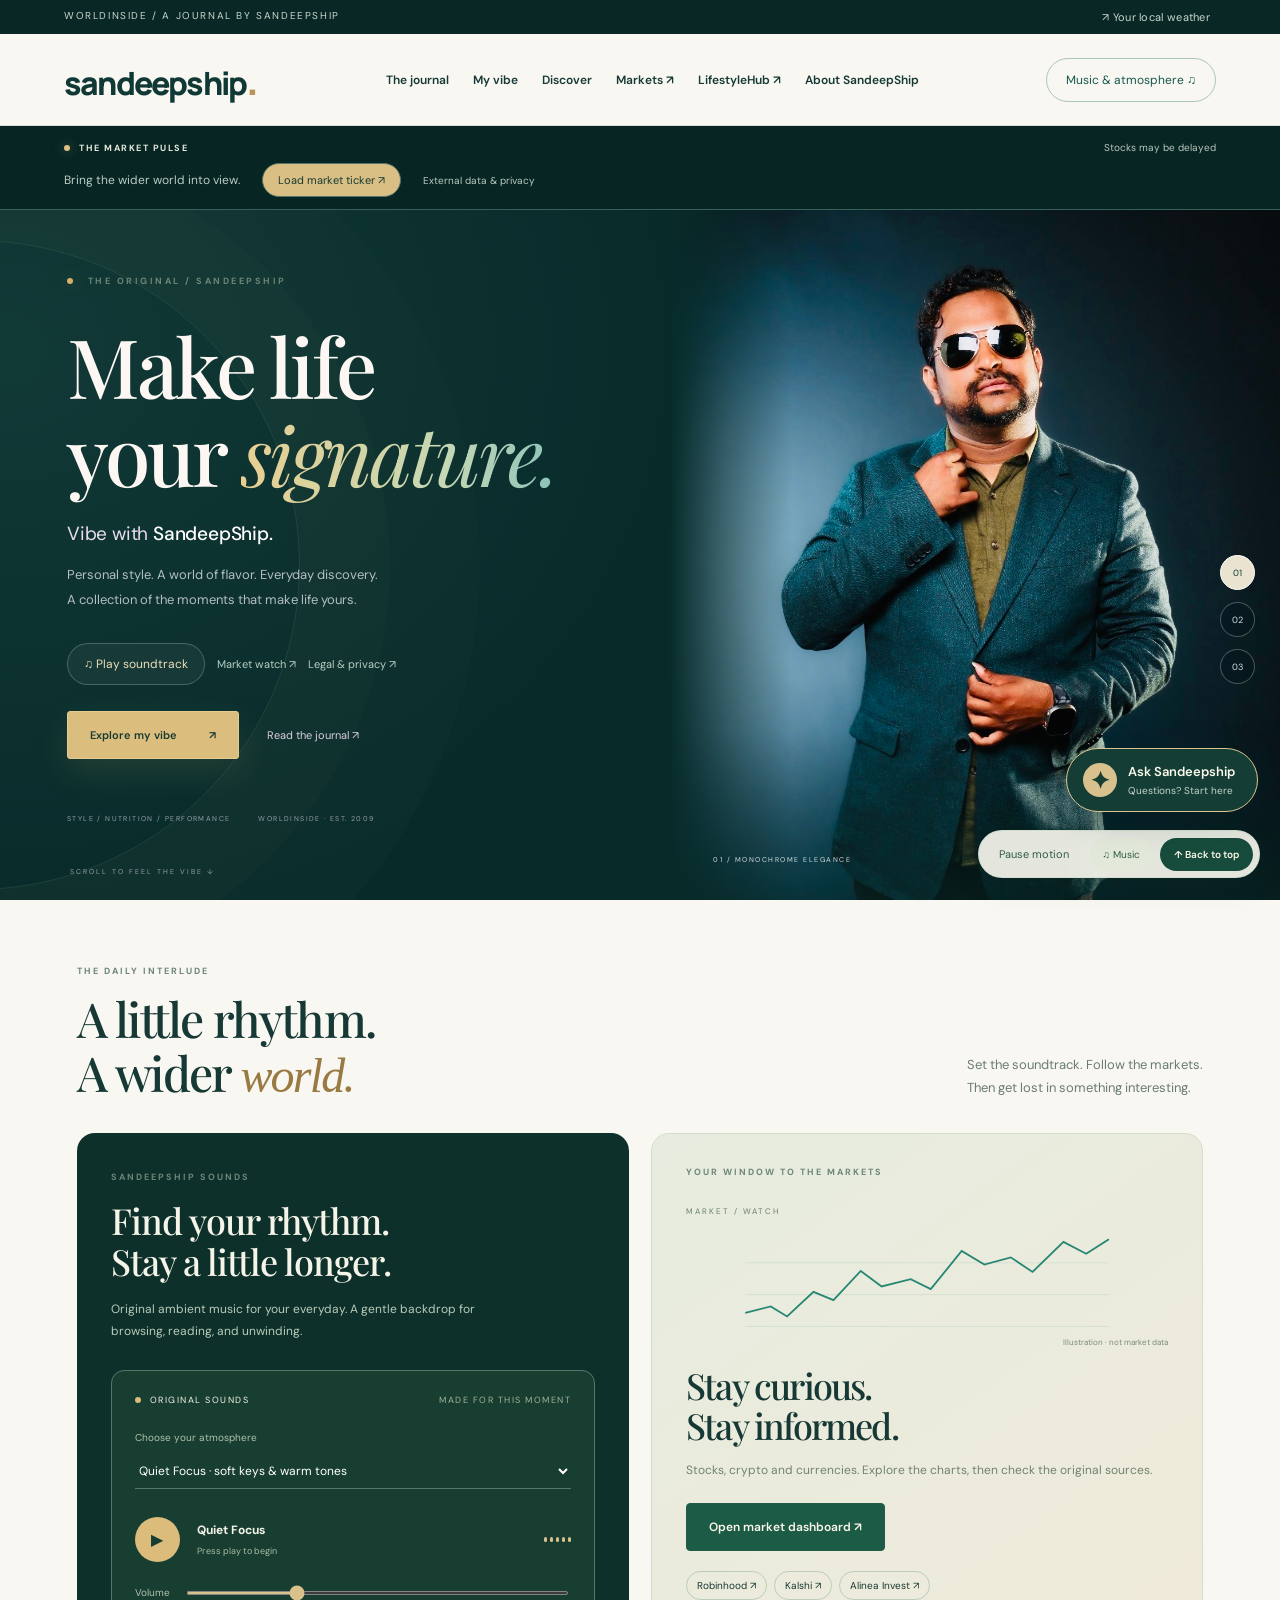
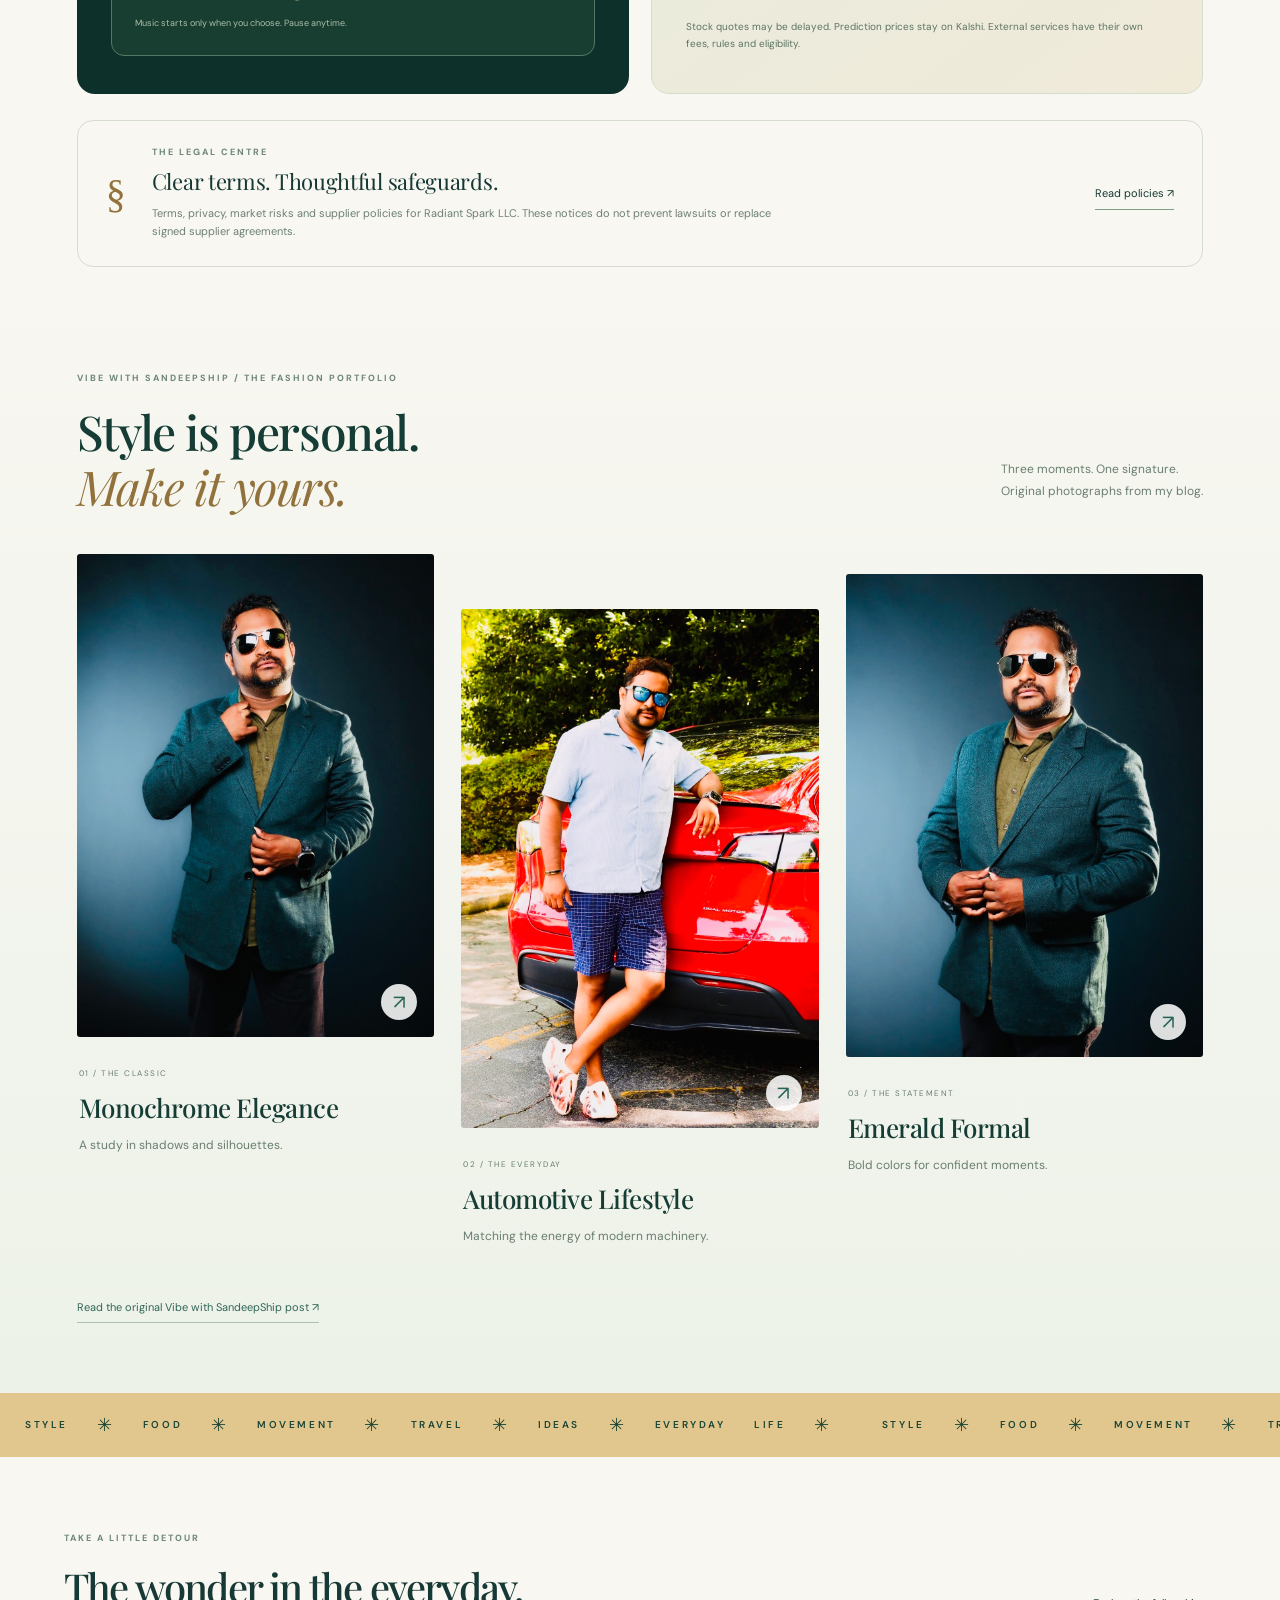
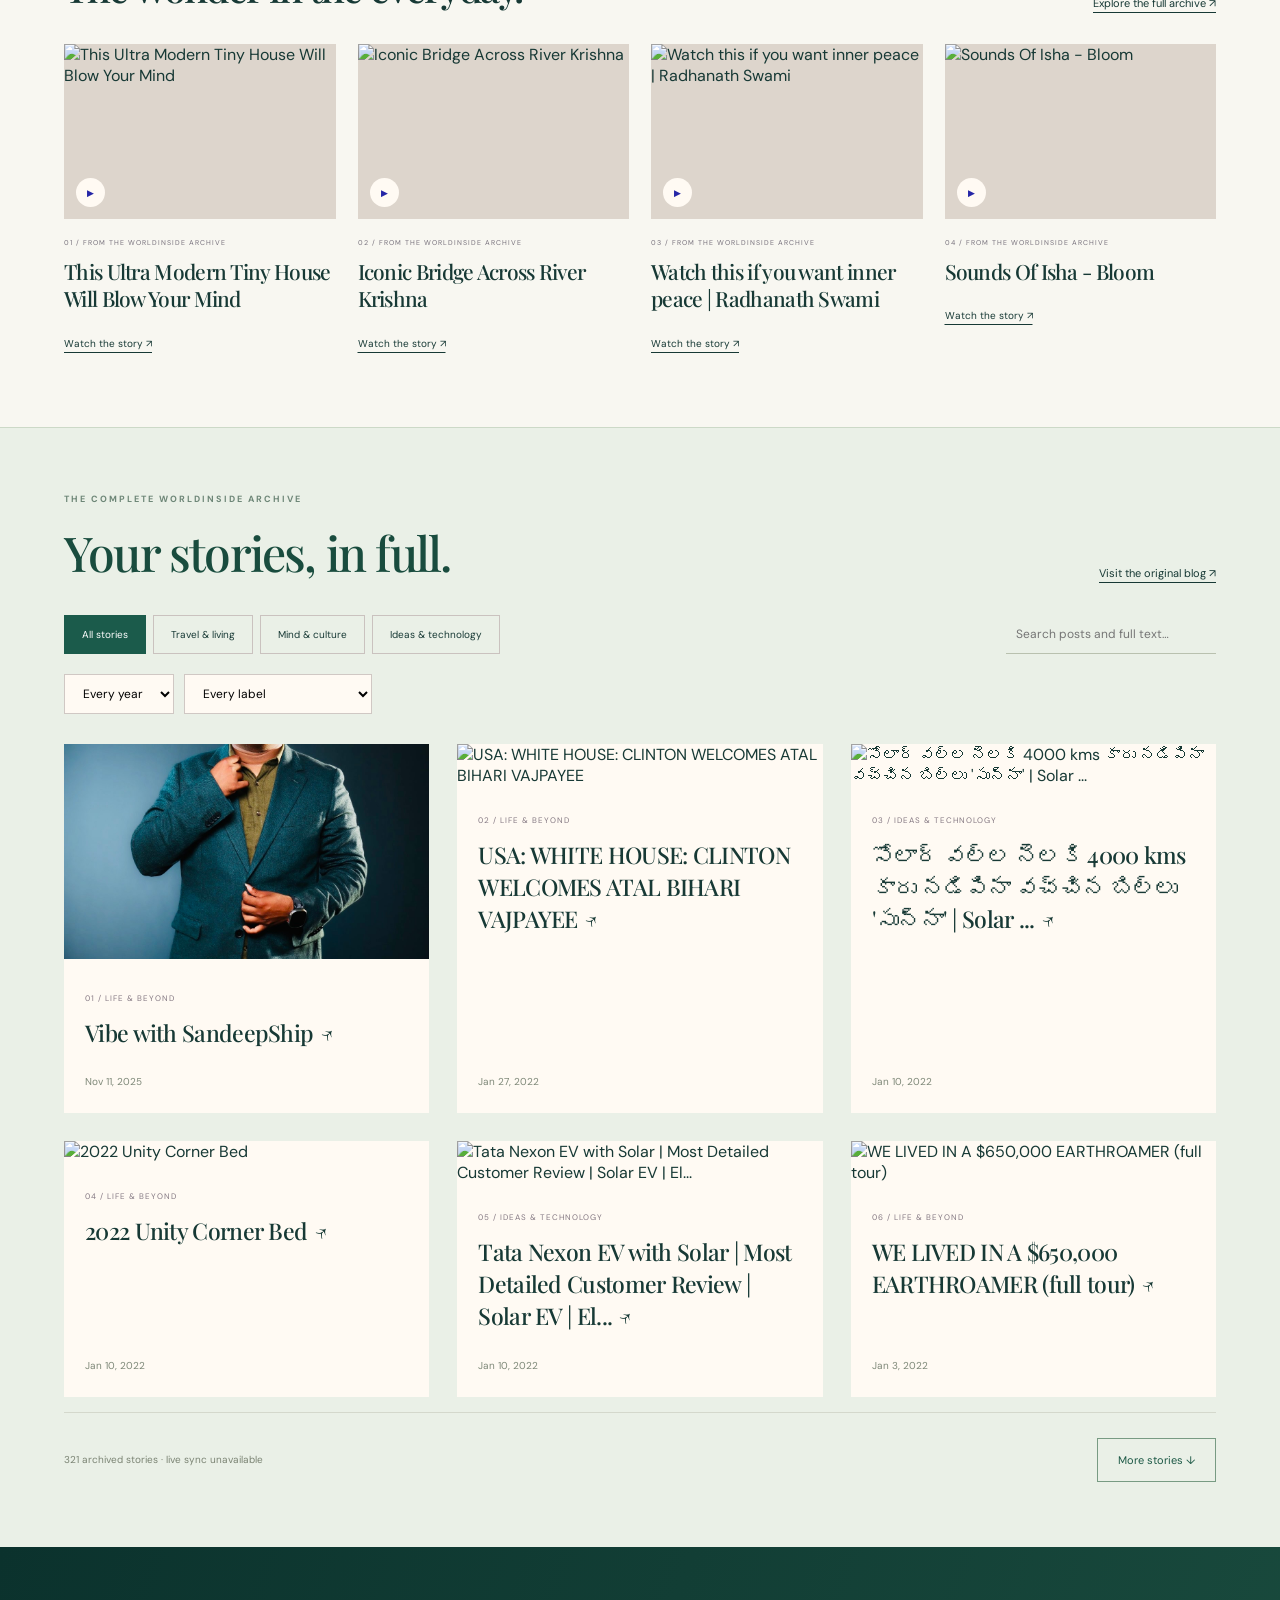
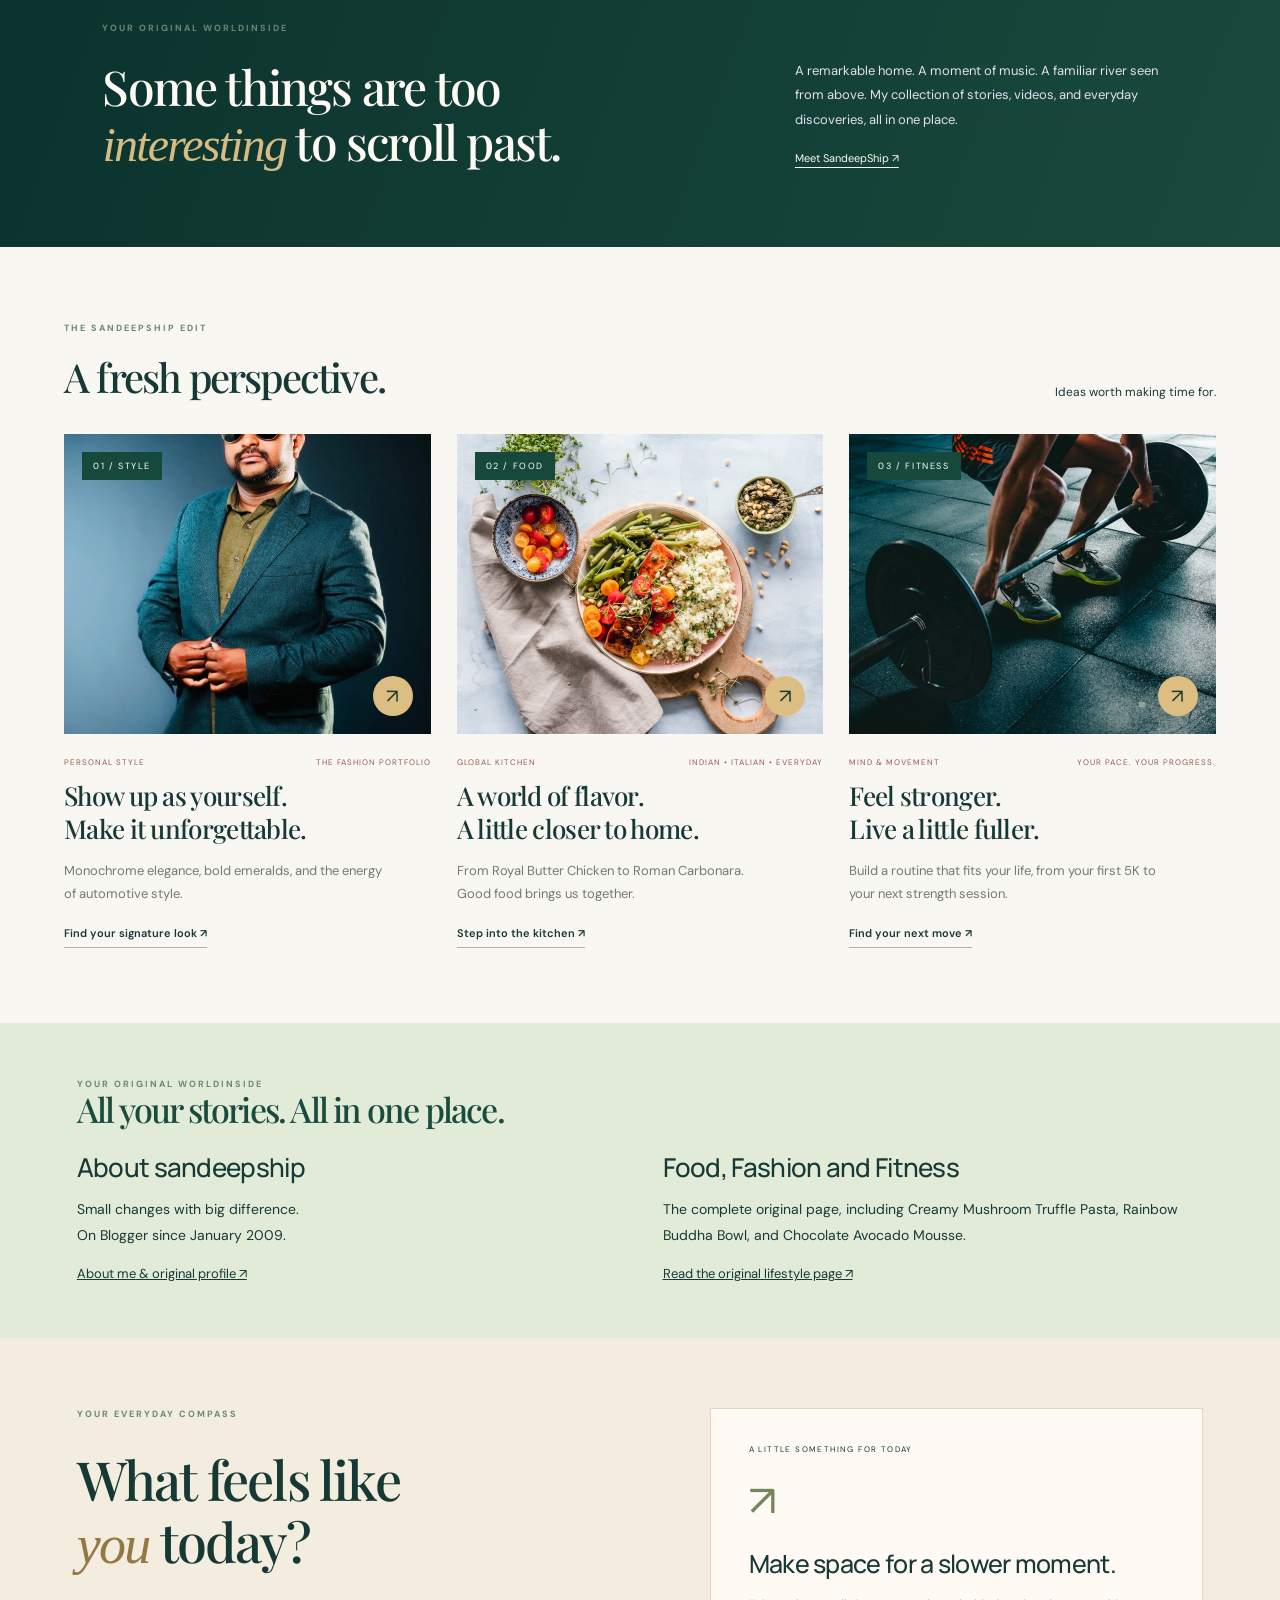
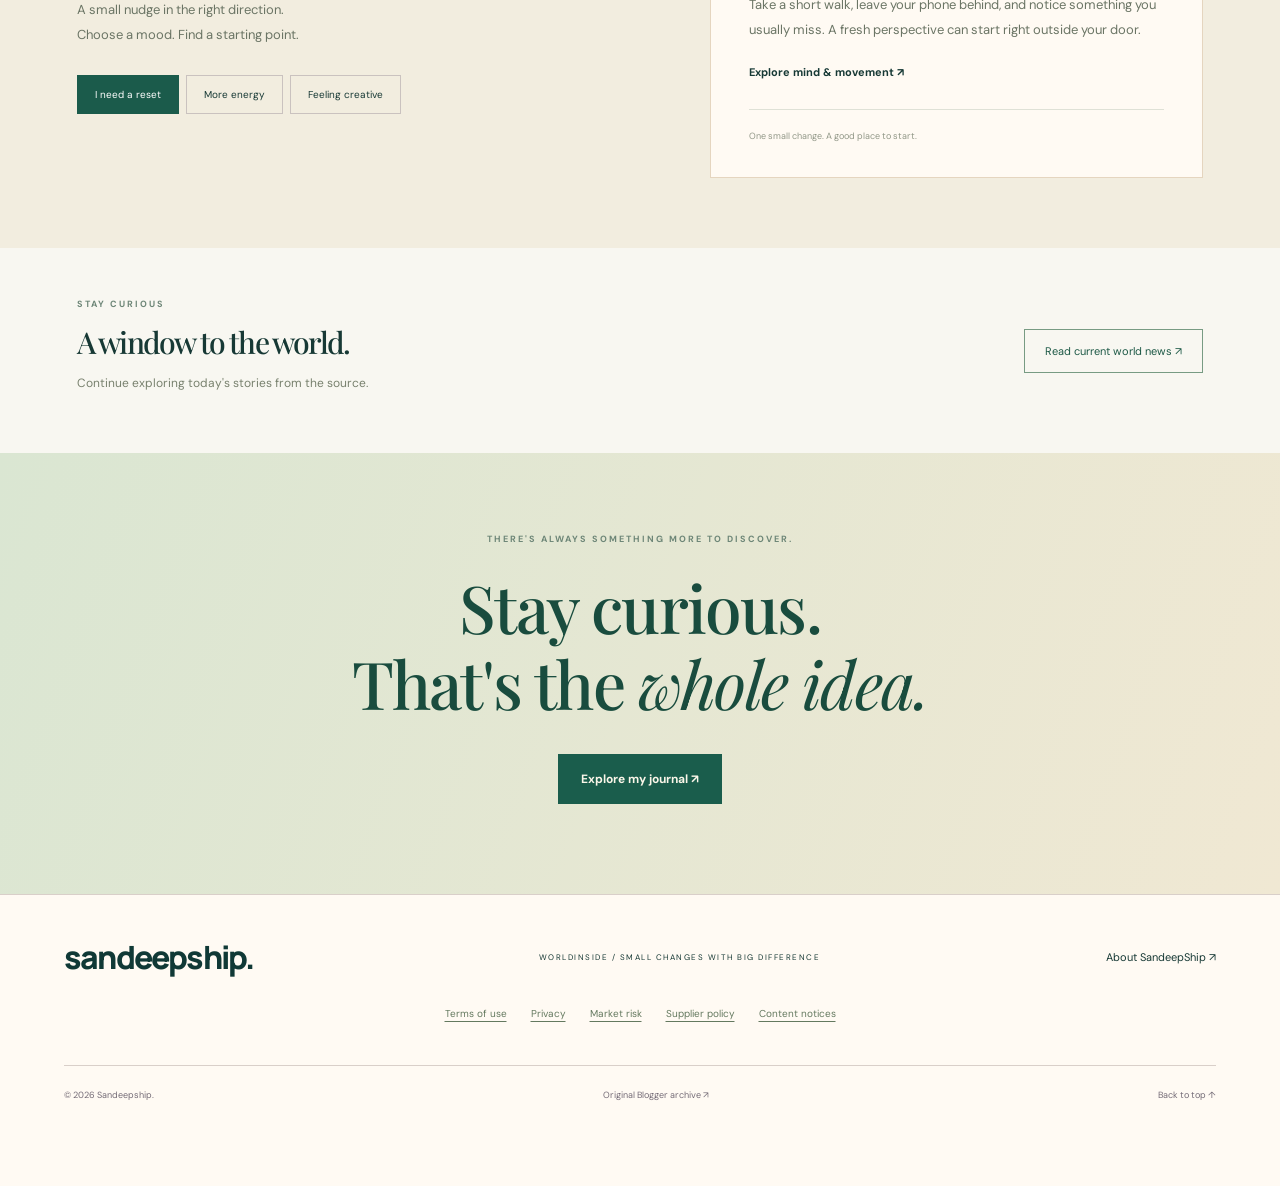
==== commit 91530292: "Add visible Ask Sandeepship guide with FAQs, blog search and transparent AI status" ====
--- a/index.html
+++ b/index.html
@@ -1,5 +1,5 @@
-<!DOCTYPE html><html lang="en"><head><meta charset="UTF-8"><meta name="viewport" content="width=device-width,initial-scale=1"><meta name="description" content="Small changes. A richer life. Explore Sandeepship's world of style, food, fitness, travel and everyday inspiration."><title>Vibe with SandeepShip — Style, stories & everyday discovery</title><link rel="preconnect" href="https://fonts.googleapis.com"><link href="https://fonts.googleapis.com/css2?family=DM+Sans:wght@400;500;600;700&family=Manrope:wght@400;500;600;700;800&display=swap" rel="stylesheet"><link rel="stylesheet" href="style.css"><link href="https://fonts.googleapis.com/css2?family=Playfair+Display:ital,wght@0,500;0,600;1,500&display=swap" rel="stylesheet"><link rel="stylesheet" href="worldinside.css"><link rel="stylesheet" href="vibe.css"><link rel="stylesheet" href="elevated.css"></head><body class="worldinside" id="page-top"><div class="reading-progress" aria-hidden="true"></div><div class="topline"><span>WORLDINSIDE / A JOURNAL BY SANDEEPSHIP</span><button id="weather">↗ Your local weather</button></div><header><a class="logo" href="./">sandeepship<span class="dot">.</span></a><nav aria-label="Main navigation"><a href="#journal">The journal</a><a href="#portfolio">My vibe</a><a href="#discover">Discover</a><a href="markets.html">Markets ↗</a><a href="https://lifestyle.radiantsparkllc.com/" target="_blank" rel="noopener">LifestyleHub ↗</a><a href="article.html?id=about">About SandeepShip</a></nav><a class="pill" href="#soundtrack">Music & atmosphere ♫</a><button class="mobile" aria-label="Open navigation">☰</button></header><section class="market-ribbon" aria-label="Market ticker"><div class="market-ribbon-title"><span class="pulse-dot" aria-hidden="true"></span><strong>THE MARKET PULSE</strong><span>Stocks may be delayed</span></div><div id="home-ticker-prompt"><p>Bring the wider world into view.</p><button id="load-home-ticker">Load market ticker ↗</button><a href="legal.html#privacy">External data & privacy</a></div><div id="home-ticker" hidden></div><div id="home-ticker-tools" hidden><span id="home-ticker-status" role="status">Loading TradingView…</span><button id="unload-home-ticker">Close ticker</button><a href="markets.html">Full dashboard ↗</a></div></section><main><section class="vibe-hero" id="vibe"><div class="vibe-orbit" aria-hidden="true"></div><div class="vibe-copy"><div class="eyebrow"><span class="live-dot"></span> THE ORIGINAL / SANDEEPSHIP</div><h1>Make life<br>your <em>signature.</em></h1><p class="vibe-intro">Vibe with <strong>SandeepShip.</strong></p><p class="vibe-description">Personal style. A world of flavor. Everyday discovery.<br>A collection of the moments that make life yours.</p><div class="hero-utilities"><button id="quick-sound" aria-label="Play soundtrack">♫ Play soundtrack</button><a href="markets.html">Market watch ↗</a><a href="legal.html">Legal & privacy ↗</a></div><div class="vibe-actions"><a class="vibe-cta" href="#portfolio">Explore my vibe <span>↗</span></a><a href="#journal">Read the journal ↗</a></div><div class="vibe-mini"><span>STYLE / NUTRITION / PERFORMANCE</span><span>WORLDINSIDE · EST. 2009</span></div></div><div class="vibe-portrait"><img id="hero-portrait" src="images/vibe-1.jpg" alt="SandeepShip wearing a teal blazer and sunglasses"><div class="portrait-caption"><span id="portrait-name">01 / MONOCHROME ELEGANCE</span><span>THE PERSONAL EDIT</span></div><div class="portrait-switch" role="group" aria-label="Choose featured portrait"><button class="selected" data-portrait="1" aria-label="Show Monochrome Elegance" aria-pressed="true">01</button><button data-portrait="2" aria-label="Show Automotive Lifestyle" aria-pressed="false">02</button><button data-portrait="3" aria-label="Show Emerald Formal" aria-pressed="false">03</button></div></div><a class="vibe-scroll" href="#portfolio">SCROLL TO FEEL THE VIBE ↓</a></section><section class="experience-intro" id="experience"><div><span class="eyebrow">THE DAILY INTERLUDE</span><h2>A little rhythm.<br>A wider <em>world.</em></h2></div><p>Set the soundtrack. Follow the markets.<br>Then get lost in something interesting.</p></section><div class="experience-grid"><section class="daily" id="soundtrack"><div><div class="eyebrow">SANDEEPSHIP SOUNDS</div><h2>Find your rhythm.<br>Stay a little longer.</h2><p>Original ambient music for your everyday. A gentle backdrop for browsing, reading, and unwinding.</p></div><div class="radio"><div class="onair"><i></i> ORIGINAL SOUNDS <span>MADE FOR THIS MOMENT</span></div><label for="station">Choose your atmosphere</label><select id="station"><option value="focus">Quiet Focus · soft keys & warm tones</option><option value="unwind">Slow Sunday · calm & spacious</option><option value="night">After Hours · low & mellow</option></select><div class="player"><button id="play" aria-label="Play soundtrack">▶</button><div><strong id="station-name">Quiet Focus</strong><span id="radio-status" aria-live="polite">Press play to begin</span></div><div class="sound-bars" aria-hidden="true"><i></i><i></i><i></i><i></i><i></i></div></div><label class="volume-row" for="sound-volume">Volume <input id="sound-volume" type="range" min="0" max="100" value="28"></label><p class="sound-note">Music starts only when you choose. Pause anytime.</p></div></section><section class="market-teaser" id="market-watch"><span class="eyebrow">YOUR WINDOW TO THE MARKETS</span><div class="market-art" aria-hidden="true"><span>MARKET / WATCH</span><svg viewBox="0 0 400 110" fill="none"><path d="M0 90 L28 83 L46 94 L75 67 L97 76 L127 44 L150 61 L182 53 L204 64 L238 22 L263 37 L292 29 L316 45 L350 12 L375 25 L400 9" stroke="currentColor" stroke-width="2"/><path d="M0 35 H400 M0 70 H400 M0 105 H400" stroke="currentColor" opacity=".12"/></svg><small>Illustration · not market data</small></div><h2>Stay curious.<br>Stay informed.</h2><p>Stocks, crypto and currencies. Explore the charts, then check the original sources.</p><a class="market-button" href="markets.html">Open market dashboard ↗</a><div class="provider-pills"><a href="https://robinhood.com/us/en/" target="_blank" rel="noopener">Robinhood ↗</a><a href="https://kalshi.com/browse" target="_blank" rel="noopener">Kalshi ↗</a><a href="https://www.alinea-invest.com/" target="_blank" rel="noopener">Alinea Invest ↗</a></div><small>Stock quotes may be delayed. Prediction prices stay on Kalshi. External services have their own fees, rules and eligibility.</small></section></div><section class="legal-callout"><span class="legal-monogram" aria-hidden="true">§</span><div><span class="eyebrow">THE LEGAL CENTRE</span><h3>Clear terms. Thoughtful safeguards.</h3><p>Terms, privacy, market risks and supplier policies for Radiant Spark LLC. These notices do not prevent lawsuits or replace signed supplier agreements.</p></div><a href="legal.html">Read policies ↗</a></section><section class="portfolio" id="portfolio"><div class="section-heading"><div><div class="eyebrow">VIBE WITH SANDEEPSHIP / THE FASHION PORTFOLIO</div><h2>Style is personal.<br><em>Make it yours.</em></h2></div><p>Three moments. One signature.<br>Original photographs from my blog.</p></div><div class="portfolio-grid"><button class="portfolio-card" data-photo="1" aria-label="View Monochrome Elegance photo"><div class="portfolio-photo"><img src="images/vibe-1.jpg" alt="SandeepShip in a teal blazer, adjusting his lapel" loading="lazy"><span class="expand-photo">↗</span></div><div class="portfolio-label"><span>01 / THE CLASSIC</span><h3>Monochrome Elegance</h3><p>A study in shadows and silhouettes.</p></div></button><button class="portfolio-card" data-photo="2" aria-label="View Automotive Lifestyle photo"><div class="portfolio-photo"><img src="images/vibe-2.jpg" alt="SandeepShip beside a red car in a relaxed summer outfit" loading="lazy"><span class="expand-photo">↗</span></div><div class="portfolio-label"><span>02 / THE EVERYDAY</span><h3>Automotive Lifestyle</h3><p>Matching the energy of modern machinery.</p></div></button><button class="portfolio-card" data-photo="3" aria-label="View Emerald Formal photo"><div class="portfolio-photo"><img src="images/vibe-3.jpg" alt="SandeepShip in an emerald-toned blazer and sunglasses" loading="lazy"><span class="expand-photo">↗</span></div><div class="portfolio-label"><span>03 / THE STATEMENT</span><h3>Emerald Formal</h3><p>Bold colors for confident moments.</p></div></button></div><a class="portfolio-source" href="article.html?id=2446367181647052697">Read the original Vibe with SandeepShip post ↗</a></section><div class="living-ticker" aria-label="Explore style, food, movement, travel and ideas"><div class="ticker-track"><span>STYLE <b>✳</b> FOOD <b>✳</b> MOVEMENT <b>✳</b> TRAVEL <b>✳</b> IDEAS <b>✳</b> EVERYDAY LIFE <b>✳</b></span><span aria-hidden="true">STYLE <b>✳</b> FOOD <b>✳</b> MOVEMENT <b>✳</b> TRAVEL <b>✳</b> IDEAS <b>✳</b> EVERYDAY LIFE <b>✳</b></span></div></div><section class="watch-section" id="discover"><div class="section-heading"><div><div class="eyebrow">TAKE A LITTLE DETOUR</div><h2>The wonder in the everyday.</h2></div><a href="#journal">Explore the full archive ↗</a></div><div class="watch-grid"><a class="watch-card" href="article.html?id=1956153301595993813"><div class="watch-photo"><img src="https://img.youtube.com/vi/PFNdIup9kS0/hqdefault.jpg" alt="This Ultra Modern Tiny House Will Blow Your Mind" loading="lazy"><span>▶</span></div><div class="watch-meta">01 / FROM THE WORLDINSIDE ARCHIVE</div><h3>This Ultra Modern Tiny House Will Blow Your Mind</h3><span class="watch-link">Watch the story ↗</span></a><a class="watch-card" href="article.html?id=6877110669280914068"><div class="watch-photo"><img src="https://img.youtube.com/vi/jLS9HU70KYY/hqdefault.jpg" alt="Iconic Bridge Across River Krishna" loading="lazy"><span>▶</span></div><div class="watch-meta">02 / FROM THE WORLDINSIDE ARCHIVE</div><h3>Iconic Bridge Across River Krishna</h3><span class="watch-link">Watch the story ↗</span></a><a class="watch-card" href="article.html?id=3439169102356245470"><div class="watch-photo"><img src="https://img.youtube.com/vi/3tj1v0zfRJs/hqdefault.jpg" alt="Watch this if you want inner peace | Radhanath Swami" loading="lazy"><span>▶</span></div><div class="watch-meta">03 / FROM THE WORLDINSIDE ARCHIVE</div><h3>Watch this if you want inner peace | Radhanath Swami</h3><span class="watch-link">Watch the story ↗</span></a><a class="watch-card" href="article.html?id=4830506917569778034"><div class="watch-photo"><img src="https://img.youtube.com/vi/4ZtihFRxK28/hqdefault.jpg" alt="Sounds Of Isha - Bloom" loading="lazy"><span>▶</span></div><div class="watch-meta">04 / FROM THE WORLDINSIDE ARCHIVE</div><h3>Sounds Of Isha - Bloom</h3><span class="watch-link">Watch the story ↗</span></a></div></section><section class="journal" id="journal"><div class="section-heading"><div><div class="eyebrow">THE COMPLETE WORLDINSIDE ARCHIVE</div><h2>Your stories, in full.</h2></div><a href="https://sandeepship.blogspot.com/" target="_blank" rel="noopener">Visit the original blog ↗</a></div><div class="journal-toolbar"><div class="filters" role="group" aria-label="Filter stories"><button class="active" data-filter="all">All stories</button><button data-filter="travel">Travel & living</button><button data-filter="wellness">Mind & culture</button><button data-filter="tech">Ideas & technology</button></div><input type="search" id="search" placeholder="Search posts and full text…" aria-label="Search the journal"></div><div class="archive-tools"><select id="archive-year" aria-label="Filter by year"><option value="">Every year</option></select><select id="archive-label" aria-label="Filter by original label"><option value="">Every label</option></select></div><div id="posts" class="posts"></div><div class="journal-footer"><span id="feed-status" aria-live="polite">Loading the journal…</span><button class="outline" id="more">More stories ↓</button></div></section>
+<!DOCTYPE html><html lang="en"><head><meta charset="UTF-8"><meta name="viewport" content="width=device-width,initial-scale=1"><meta name="description" content="Small changes. A richer life. Explore Sandeepship's world of style, food, fitness, travel and everyday inspiration."><title>Vibe with SandeepShip — Style, stories & everyday discovery</title><link rel="preconnect" href="https://fonts.googleapis.com"><link href="https://fonts.googleapis.com/css2?family=DM+Sans:wght@400;500;600;700&family=Manrope:wght@400;500;600;700;800&display=swap" rel="stylesheet"><link rel="stylesheet" href="style.css"><link href="https://fonts.googleapis.com/css2?family=Playfair+Display:ital,wght@0,500;0,600;1,500&display=swap" rel="stylesheet"><link rel="stylesheet" href="worldinside.css"><link rel="stylesheet" href="vibe.css"><link rel="stylesheet" href="elevated.css?v=20261107-2"><link rel="stylesheet" href="assistant.css?v=1"></head><body class="worldinside" id="page-top"><div class="reading-progress" aria-hidden="true"></div><div class="topline"><span>WORLDINSIDE / A JOURNAL BY SANDEEPSHIP</span><button id="weather">↗ Your local weather</button></div><header><a class="logo" href="./">sandeepship<span class="dot">.</span></a><nav aria-label="Main navigation"><a href="#journal">The journal</a><a href="#portfolio">My vibe</a><a href="#discover">Discover</a><a href="markets.html">Markets ↗</a><a href="https://lifestyle.radiantsparkllc.com/" target="_blank" rel="noopener">LifestyleHub ↗</a><a href="article.html?id=about">About SandeepShip</a></nav><a class="pill" href="#soundtrack">Music & atmosphere ♫</a><button class="mobile" aria-label="Open navigation">☰</button></header><section class="market-ribbon" aria-label="Market ticker"><div class="market-ribbon-title"><span class="pulse-dot" aria-hidden="true"></span><strong>THE MARKET PULSE</strong><span>Stocks may be delayed</span></div><div id="home-ticker-prompt"><p>Bring the wider world into view.</p><button id="load-home-ticker">Load market ticker ↗</button><a href="legal.html#privacy">External data & privacy</a></div><div id="home-ticker" hidden></div><div id="home-ticker-tools" hidden><span id="home-ticker-status" role="status">Loading TradingView…</span><button id="unload-home-ticker">Close ticker</button><a href="markets.html">Full dashboard ↗</a></div></section><main><section class="vibe-hero" id="vibe"><div class="vibe-orbit" aria-hidden="true"></div><div class="vibe-copy"><div class="eyebrow"><span class="live-dot"></span> THE ORIGINAL / SANDEEPSHIP</div><h1>Make life<br>your <em>signature.</em></h1><p class="vibe-intro">Vibe with <strong>SandeepShip.</strong></p><p class="vibe-description">Personal style. A world of flavor. Everyday discovery.<br>A collection of the moments that make life yours.</p><div class="hero-utilities"><button id="quick-sound" aria-label="Play soundtrack">♫ Play soundtrack</button><a href="markets.html">Market watch ↗</a><a href="legal.html">Legal & privacy ↗</a></div><div class="vibe-actions"><a class="vibe-cta" href="#portfolio">Explore my vibe <span>↗</span></a><a href="#journal">Read the journal ↗</a></div><div class="vibe-mini"><span>STYLE / NUTRITION / PERFORMANCE</span><span>WORLDINSIDE · EST. 2009</span></div></div><div class="vibe-portrait"><img id="hero-portrait" src="images/vibe-1.jpg" alt="SandeepShip wearing a teal blazer and sunglasses"><div class="portrait-caption"><span id="portrait-name">01 / MONOCHROME ELEGANCE</span><span>THE PERSONAL EDIT</span></div><div class="portrait-switch" role="group" aria-label="Choose featured portrait"><button class="selected" data-portrait="1" aria-label="Show Monochrome Elegance" aria-pressed="true">01</button><button data-portrait="2" aria-label="Show Automotive Lifestyle" aria-pressed="false">02</button><button data-portrait="3" aria-label="Show Emerald Formal" aria-pressed="false">03</button></div></div><a class="vibe-scroll" href="#portfolio">SCROLL TO FEEL THE VIBE ↓</a></section><section class="experience-intro" id="experience"><div><span class="eyebrow">THE DAILY INTERLUDE</span><h2>A little rhythm.<br>A wider <em>world.</em></h2></div><p>Set the soundtrack. Follow the markets.<br>Then get lost in something interesting.</p></section><div class="experience-grid"><section class="daily" id="soundtrack"><div><div class="eyebrow">SANDEEPSHIP SOUNDS</div><h2>Find your rhythm.<br>Stay a little longer.</h2><p>Original ambient music for your everyday. A gentle backdrop for browsing, reading, and unwinding.</p></div><div class="radio"><div class="onair"><i></i> ORIGINAL SOUNDS <span>MADE FOR THIS MOMENT</span></div><label for="station">Choose your atmosphere</label><select id="station"><option value="focus">Quiet Focus · soft keys & warm tones</option><option value="unwind">Slow Sunday · calm & spacious</option><option value="night">After Hours · low & mellow</option></select><div class="player"><button id="play" aria-label="Play soundtrack">▶</button><div><strong id="station-name">Quiet Focus</strong><span id="radio-status" aria-live="polite">Press play to begin</span></div><div class="sound-bars" aria-hidden="true"><i></i><i></i><i></i><i></i><i></i></div></div><label class="volume-row" for="sound-volume">Volume <input id="sound-volume" type="range" min="0" max="100" value="28"></label><p class="sound-note">Music starts only when you choose. Pause anytime.</p></div></section><section class="market-teaser" id="market-watch"><span class="eyebrow">YOUR WINDOW TO THE MARKETS</span><div class="market-art" aria-hidden="true"><span>MARKET / WATCH</span><svg viewBox="0 0 400 110" fill="none"><path d="M0 90 L28 83 L46 94 L75 67 L97 76 L127 44 L150 61 L182 53 L204 64 L238 22 L263 37 L292 29 L316 45 L350 12 L375 25 L400 9" stroke="currentColor" stroke-width="2"/><path d="M0 35 H400 M0 70 H400 M0 105 H400" stroke="currentColor" opacity=".12"/></svg><small>Illustration · not market data</small></div><h2>Stay curious.<br>Stay informed.</h2><p>Stocks, crypto and currencies. Explore the charts, then check the original sources.</p><a class="market-button" href="markets.html">Open market dashboard ↗</a><div class="provider-pills"><a href="https://robinhood.com/us/en/" target="_blank" rel="noopener">Robinhood ↗</a><a href="https://kalshi.com/browse" target="_blank" rel="noopener">Kalshi ↗</a><a href="https://www.alinea-invest.com/" target="_blank" rel="noopener">Alinea Invest ↗</a></div><small>Stock quotes may be delayed. Prediction prices stay on Kalshi. External services have their own fees, rules and eligibility.</small></section></div><section class="legal-callout"><span class="legal-monogram" aria-hidden="true">§</span><div><span class="eyebrow">THE LEGAL CENTRE</span><h3>Clear terms. Thoughtful safeguards.</h3><p>Terms, privacy, market risks and supplier policies for Radiant Spark LLC. These notices do not prevent lawsuits or replace signed supplier agreements.</p></div><a href="legal.html">Read policies ↗</a></section><section class="portfolio" id="portfolio"><div class="section-heading"><div><div class="eyebrow">VIBE WITH SANDEEPSHIP / THE FASHION PORTFOLIO</div><h2>Style is personal.<br><em>Make it yours.</em></h2></div><p>Three moments. One signature.<br>Original photographs from my blog.</p></div><div class="portfolio-grid"><button class="portfolio-card" data-photo="1" aria-label="View Monochrome Elegance photo"><div class="portfolio-photo"><img src="images/vibe-1.jpg" alt="SandeepShip in a teal blazer, adjusting his lapel" loading="lazy"><span class="expand-photo">↗</span></div><div class="portfolio-label"><span>01 / THE CLASSIC</span><h3>Monochrome Elegance</h3><p>A study in shadows and silhouettes.</p></div></button><button class="portfolio-card" data-photo="2" aria-label="View Automotive Lifestyle photo"><div class="portfolio-photo"><img src="images/vibe-2.jpg" alt="SandeepShip beside a red car in a relaxed summer outfit" loading="lazy"><span class="expand-photo">↗</span></div><div class="portfolio-label"><span>02 / THE EVERYDAY</span><h3>Automotive Lifestyle</h3><p>Matching the energy of modern machinery.</p></div></button><button class="portfolio-card" data-photo="3" aria-label="View Emerald Formal photo"><div class="portfolio-photo"><img src="images/vibe-3.jpg" alt="SandeepShip in an emerald-toned blazer and sunglasses" loading="lazy"><span class="expand-photo">↗</span></div><div class="portfolio-label"><span>03 / THE STATEMENT</span><h3>Emerald Formal</h3><p>Bold colors for confident moments.</p></div></button></div><a class="portfolio-source" href="article.html?id=2446367181647052697">Read the original Vibe with SandeepShip post ↗</a></section><div class="living-ticker" aria-label="Explore style, food, movement, travel and ideas"><div class="ticker-track"><span>STYLE <b>✳</b> FOOD <b>✳</b> MOVEMENT <b>✳</b> TRAVEL <b>✳</b> IDEAS <b>✳</b> EVERYDAY LIFE <b>✳</b></span><span aria-hidden="true">STYLE <b>✳</b> FOOD <b>✳</b> MOVEMENT <b>✳</b> TRAVEL <b>✳</b> IDEAS <b>✳</b> EVERYDAY LIFE <b>✳</b></span></div></div><section class="watch-section" id="discover"><div class="section-heading"><div><div class="eyebrow">TAKE A LITTLE DETOUR</div><h2>The wonder in the everyday.</h2></div><a href="#journal">Explore the full archive ↗</a></div><div class="watch-grid"><a class="watch-card" href="article.html?id=1956153301595993813"><div class="watch-photo"><img src="https://img.youtube.com/vi/PFNdIup9kS0/hqdefault.jpg" alt="This Ultra Modern Tiny House Will Blow Your Mind" loading="lazy"><span>▶</span></div><div class="watch-meta">01 / FROM THE WORLDINSIDE ARCHIVE</div><h3>This Ultra Modern Tiny House Will Blow Your Mind</h3><span class="watch-link">Watch the story ↗</span></a><a class="watch-card" href="article.html?id=6877110669280914068"><div class="watch-photo"><img src="https://img.youtube.com/vi/jLS9HU70KYY/hqdefault.jpg" alt="Iconic Bridge Across River Krishna" loading="lazy"><span>▶</span></div><div class="watch-meta">02 / FROM THE WORLDINSIDE ARCHIVE</div><h3>Iconic Bridge Across River Krishna</h3><span class="watch-link">Watch the story ↗</span></a><a class="watch-card" href="article.html?id=3439169102356245470"><div class="watch-photo"><img src="https://img.youtube.com/vi/3tj1v0zfRJs/hqdefault.jpg" alt="Watch this if you want inner peace | Radhanath Swami" loading="lazy"><span>▶</span></div><div class="watch-meta">03 / FROM THE WORLDINSIDE ARCHIVE</div><h3>Watch this if you want inner peace | Radhanath Swami</h3><span class="watch-link">Watch the story ↗</span></a><a class="watch-card" href="article.html?id=4830506917569778034"><div class="watch-photo"><img src="https://img.youtube.com/vi/4ZtihFRxK28/hqdefault.jpg" alt="Sounds Of Isha - Bloom" loading="lazy"><span>▶</span></div><div class="watch-meta">04 / FROM THE WORLDINSIDE ARCHIVE</div><h3>Sounds Of Isha - Bloom</h3><span class="watch-link">Watch the story ↗</span></a></div></section><section class="journal" id="journal"><div class="section-heading"><div><div class="eyebrow">THE COMPLETE WORLDINSIDE ARCHIVE</div><h2>Your stories, in full.</h2></div><a href="https://sandeepship.blogspot.com/" target="_blank" rel="noopener">Visit the original blog ↗</a></div><div class="journal-toolbar"><div class="filters" role="group" aria-label="Filter stories"><button class="active" data-filter="all">All stories</button><button data-filter="travel">Travel & living</button><button data-filter="wellness">Mind & culture</button><button data-filter="tech">Ideas & technology</button></div><input type="search" id="search" placeholder="Search posts and full text…" aria-label="Search the journal"></div><div class="archive-tools"><select id="archive-year" aria-label="Filter by year"><option value="">Every year</option></select><select id="archive-label" aria-label="Filter by original label"><option value="">Every label</option></select></div><div id="posts" class="posts"></div><div class="journal-footer"><span id="feed-status" aria-live="polite">Loading the journal…</span><button class="outline" id="more">More stories ↓</button></div></section>
 <section class="editor-note"><div class="eyebrow">YOUR ORIGINAL WORLDINSIDE</div><h2>Some things are too<br><em>interesting</em> to scroll past.</h2><div><p>A remarkable home. A moment of music. A familiar river seen from above. My collection of stories, videos, and everyday discoveries, all in one place.</p><a href="article.html?id=about">Meet SandeepShip ↗</a></div></section><section class="edit"><div class="section-heading"><div><div class="eyebrow">THE SANDEEPSHIP EDIT</div><h2>A fresh perspective.</h2></div><span>Ideas worth making time for.</span></div><div class="editorial-grid"><article class="feature" id="style"><div class="photo"><img src="images/vibe-3.jpg" alt="SandeepShip’s Emerald Formal look" loading="lazy"><span class="photo-tag">01 / STYLE</span><button class="round" data-open="style" aria-label="Explore personal style">↗</button></div><div class="meta">PERSONAL STYLE <span>THE FASHION PORTFOLIO</span></div><h3>Show up as yourself.<br>Make it unforgettable.</h3><p>Monochrome elegance, bold emeralds, and the energy of automotive style.</p><button class="text-link" data-open="style">Find your signature look ↗</button></article><article class="feature" id="food"><div class="photo"><img src="images/food.jpg" alt="A colorful bowl of fresh ingredients" loading="lazy"><span class="photo-tag">02 / FOOD</span><button class="round" data-open="food" aria-label="Explore recipes">↗</button></div><div class="meta">GLOBAL KITCHEN <span>INDIAN • ITALIAN • EVERYDAY</span></div><h3>A world of flavor.<br>A little closer to home.</h3><p>From Royal Butter Chicken to Roman Carbonara. Good food brings us together.</p><button class="text-link" data-open="food">Step into the kitchen ↗</button></article><article class="feature" id="fitness"><div class="photo"><img src="images/fitness.jpg" alt="Strength training in a gym" loading="lazy"><span class="photo-tag">03 / FITNESS</span><button class="round" data-open="fitness" aria-label="Explore workout plans">↗</button></div><div class="meta">MIND & MOVEMENT <span>YOUR PACE. YOUR PROGRESS.</span></div><h3>Feel stronger.<br>Live a little fuller.</h3><p>Build a routine that fits your life, from your first 5K to your next strength session.</p><button class="text-link" data-open="fitness">Find your next move ↗</button></article></div></section>
 <section class="blog-details"><div class="eyebrow">YOUR ORIGINAL WORLDINSIDE</div><h2>All your stories. All in one place.</h2><div class="blog-detail-grid"><div><h3>About sandeepship</h3><p>Small changes with big difference.<br>On Blogger since January 2009.</p><a href="article.html?id=about">About me & original profile ↗</a></div><div><h3>Food, Fashion and Fitness</h3><p>The complete original page, including Creamy Mushroom Truffle Pasta, Rainbow Buddha Bowl, and Chocolate Avocado Mousse.</p><a href="article.html?id=page-8580572232613136229">Read the original lifestyle page ↗</a></div></div></section><section class="compass" id="compass"><div><div class="eyebrow">YOUR EVERYDAY COMPASS</div><h2>What feels like<br><em>you</em> today?</h2><p>A small nudge in the right direction.<br>Choose a mood. Find a starting point.</p><div class="moods"><button class="active" data-mood="reset">I need a reset</button><button data-mood="energy">More energy</button><button data-mood="creative">Feeling creative</button></div></div><div class="compass-card"><span class="tiny">A LITTLE SOMETHING FOR TODAY</span><div class="compass-icon">↗</div><h3 id="mood-title">Make space for a slower moment.</h3><p id="mood-copy">Take a short walk, leave your phone behind, and notice something you usually miss. A fresh perspective can start right outside your door.</p><a id="mood-link" href="#fitness">Explore mind & movement ↗</a><span class="note">One small change. A good place to start.</span></div></section>
 <section class="world"><div><div class="eyebrow">STAY CURIOUS</div><h2>A window to the world.</h2><p>Continue exploring today's stories from the source.</p></div><a class="outline" href="https://news.google.com/" target="_blank" rel="noopener">Read current world news ↗</a></section>
-<section class="closing"><span class="eyebrow">THERE'S ALWAYS SOMETHING MORE TO DISCOVER.</span><h2>Stay curious.<br>That's the <em>whole idea.</em></h2><a href="#journal" class="lime-button">Explore my journal ↗</a></section></main><footer><div class="footer-top"><a class="logo" href="./">sandeepship.</a><span>WORLDINSIDE / SMALL CHANGES WITH BIG DIFFERENCE</span><a href="article.html?id=about">About SandeepShip ↗</a></div><div class="footer-legal"><a href="legal.html#terms">Terms of use</a><a href="legal.html#privacy">Privacy</a><a href="legal.html#market-risk">Market risk</a><a href="legal.html#suppliers">Supplier policy</a><a href="legal.html#content-notices">Content notices</a></div><div class="footer-bottom"><span>© <span id="year"></span> Sandeepship.</span><a href="https://sandeepship.blogspot.com/" target="_blank" rel="noopener">Original Blogger archive ↗</a><a href="#page-top">Back to top ↑</a></div></footer><dialog id="dialog"><button class="close" aria-label="Close dialog">✕</button><div id="dialog-content"></div></dialog><dialog id="photo-dialog" aria-label="SandeepShip photo gallery"><div class="photo-dialog-bar"><span id="photo-title">Monochrome Elegance</span><button id="photo-close" aria-label="Close photo">✕</button></div><img id="full-photo" src="images/vibe-1.jpg" alt="Monochrome Elegance"><div class="photo-dialog-nav"><button id="photo-prev" aria-label="Previous photo">← Previous</button><span id="photo-count">01 / 03</span><button id="photo-next" aria-label="Next photo">Next →</button></div></dialog><div class="quick-controls"><button id="motion-control" title="Pause site animations. Use Close ticker to stop the external market ticker." aria-pressed="false">Pause motion</button><a href="#soundtrack" aria-label="Open soundtrack controls">♫ Music</a><a href="#page-top" aria-label="Back to top">↑ Back to top</a></div><script src="app.js"></script><script src="vibe.js"></script><script src="sounds.js"></script><script src="enhancements.js"></script><script src="ticker.js"></script></body></html>+<section class="closing"><span class="eyebrow">THERE'S ALWAYS SOMETHING MORE TO DISCOVER.</span><h2>Stay curious.<br>That's the <em>whole idea.</em></h2><a href="#journal" class="lime-button">Explore my journal ↗</a></section></main><footer><div class="footer-top"><a class="logo" href="./">sandeepship.</a><span>WORLDINSIDE / SMALL CHANGES WITH BIG DIFFERENCE</span><a href="article.html?id=about">About SandeepShip ↗</a></div><div class="footer-legal"><a href="legal.html#terms">Terms of use</a><a href="legal.html#privacy">Privacy</a><a href="legal.html#market-risk">Market risk</a><a href="legal.html#suppliers">Supplier policy</a><a href="legal.html#content-notices">Content notices</a></div><div class="footer-bottom"><span>© <span id="year"></span> Sandeepship.</span><a href="https://sandeepship.blogspot.com/" target="_blank" rel="noopener">Original Blogger archive ↗</a><a href="#page-top">Back to top ↑</a></div></footer><dialog id="dialog"><button class="close" aria-label="Close dialog">✕</button><div id="dialog-content"></div></dialog><dialog id="photo-dialog" aria-label="SandeepShip photo gallery"><div class="photo-dialog-bar"><span id="photo-title">Monochrome Elegance</span><button id="photo-close" aria-label="Close photo">✕</button></div><img id="full-photo" src="images/vibe-1.jpg" alt="Monochrome Elegance"><div class="photo-dialog-nav"><button id="photo-prev" aria-label="Previous photo">← Previous</button><span id="photo-count">01 / 03</span><button id="photo-next" aria-label="Next photo">Next →</button></div></dialog><div class="quick-controls"><button id="motion-control" title="Pause site animations. Use Close ticker to stop the external market ticker." aria-pressed="false">Pause motion</button><a href="#soundtrack" aria-label="Open soundtrack controls">♫ Music</a><a href="#page-top" aria-label="Back to top">↑ Back to top</a></div><script src="app.js"></script><script src="vibe.js"></script><script src="sounds.js"></script><script src="enhancements.js"></script><script src="ticker.js"></script><script src="assistant.js?v=1" defer></script></body></html>
--- a/assistant.css
+++ b/assistant.css
@@ -0,0 +1 @@
+.ss-assistant-launcher{position:fixed;right:22px;bottom:88px;z-index:60;display:flex;gap:11px;align-items:center;border:1px solid #d8c58e;border-radius:40px;padding:14px 22px 14px 16px;background:#143e35;color:#faf8eb;box-shadow:0 8px 35px #092d3635;font:600 13px 'DM Sans',sans-serif;text-align:left}.ss-assistant-launcher>span:first-child{width:34px;height:34px;border-radius:50%;background:#d9c18d;color:#183e32;display:grid;place-items:center;font-size:24px}.ss-assistant-launcher small{display:block;font-size:10px;font-weight:400;color:#c5d5c9;margin-top:4px}.ss-assistant{position:fixed;inset:auto 22px 24px auto;margin:0;padding:0;width:410px;max-width:calc(100vw - 24px);max-height:min(750px,calc(100dvh - 32px));border:1px solid #b7c6b7;border-radius:22px;background:#f8f7f1;color:#183e35;box-shadow:0 18px 80px #072b3340;overflow:hidden;font:13px 'DM Sans',sans-serif}.ss-assistant::backdrop{background:#0b29292e;backdrop-filter:blur(3px)}.ss-assistant[open]{display:flex;flex-direction:column}.ss-assistant-header{display:flex;align-items:center;gap:12px;padding:20px;background:#143e35;color:#faf7e9}.ss-avatar{display:grid;place-items:center;background:#dbc18b;color:#183e35;width:40px;height:40px;border-radius:14px;font:24px Georgia,serif}.ss-assistant-header h2{font:500 19px 'DM Sans',sans-serif;letter-spacing:-.5px;margin:0 0 5px}.ss-assistant-header p{font-size:10px;color:#c4d2c5;margin:0}.ss-close{margin-left:auto;border:1px solid #b4c6b535;background:transparent;color:#e7e4d7;border-radius:50%;padding:7px 10px;font-size:15px}.ss-assistant-notice{font-size:10px;line-height:1.65;padding:13px 20px;background:#ebe6d5;color:#5e6658;border-bottom:1px solid #dedfcf}.ss-messages{overflow:auto;flex:1;min-height:160px;max-height:340px;padding:20px;overscroll-behavior:contain}.ss-message{background:white;border:1px solid #dfe5d7;border-radius:4px 15px 15px;padding:14px;margin-bottom:13px}.ss-message small{font-size:8px;letter-spacing:1.6px;color:#7a8f79}.ss-message p{margin:7px 0 0;font-size:12px;line-height:1.75;white-space:pre-wrap;overflow-wrap:anywhere}.ss-message a{display:block;color:#1a7057;font-size:11px;padding-top:10px;text-decoration:underline;text-underline-offset:3px}.ss-message.ss-visitor{margin-left:35px;background:#e7eddf;border-color:#d6e0cb;border-radius:15px 4px 15px 15px}.ss-suggestions{display:flex;gap:7px;flex-wrap:wrap;padding:0 20px 14px}.ss-suggestions button{font:10px 'DM Sans',sans-serif;border:1px solid #ccd8c3;border-radius:20px;padding:8px 10px;background:transparent;color:#3c6650}.ss-question-form{display:flex;gap:8px;padding:13px 16px;border-top:1px solid #dce3d5;background:white}.ss-question-form input{flex:1;min-width:0;border:1px solid #c5d2bd;border-radius:24px;padding:13px 15px;font:12px 'DM Sans',sans-serif;color:#173c31;background:#f8f9f3}.ss-question-form button{border:0;border-radius:50%;width:43px;flex:none;background:#184c3c;color:white;font-size:23px}.ss-question-form button:disabled{opacity:.5}.ss-assistant-footer{display:flex;justify-content:space-between;gap:15px;align-items:center;padding:9px 18px;background:white;color:#7b8e7a;font-size:8px}.ss-clear{border:0;background:transparent;color:#42654f;font-size:10px;text-decoration:underline;padding:4px}.ss-sr-only{position:absolute;width:1px;height:1px;padding:0;margin:-1px;overflow:hidden;clip:rect(0,0,0,0);white-space:nowrap;border:0}@media(max-width:600px){.ss-assistant-launcher{right:12px;bottom:78px;padding:10px 15px 10px 10px;font-size:12px}.ss-assistant-launcher small{font-size:9px}.ss-assistant{right:12px;bottom:12px;width:calc(100vw - 24px)}.ss-messages{max-height:35dvh}.ss-assistant-header{padding:15px 18px}}
